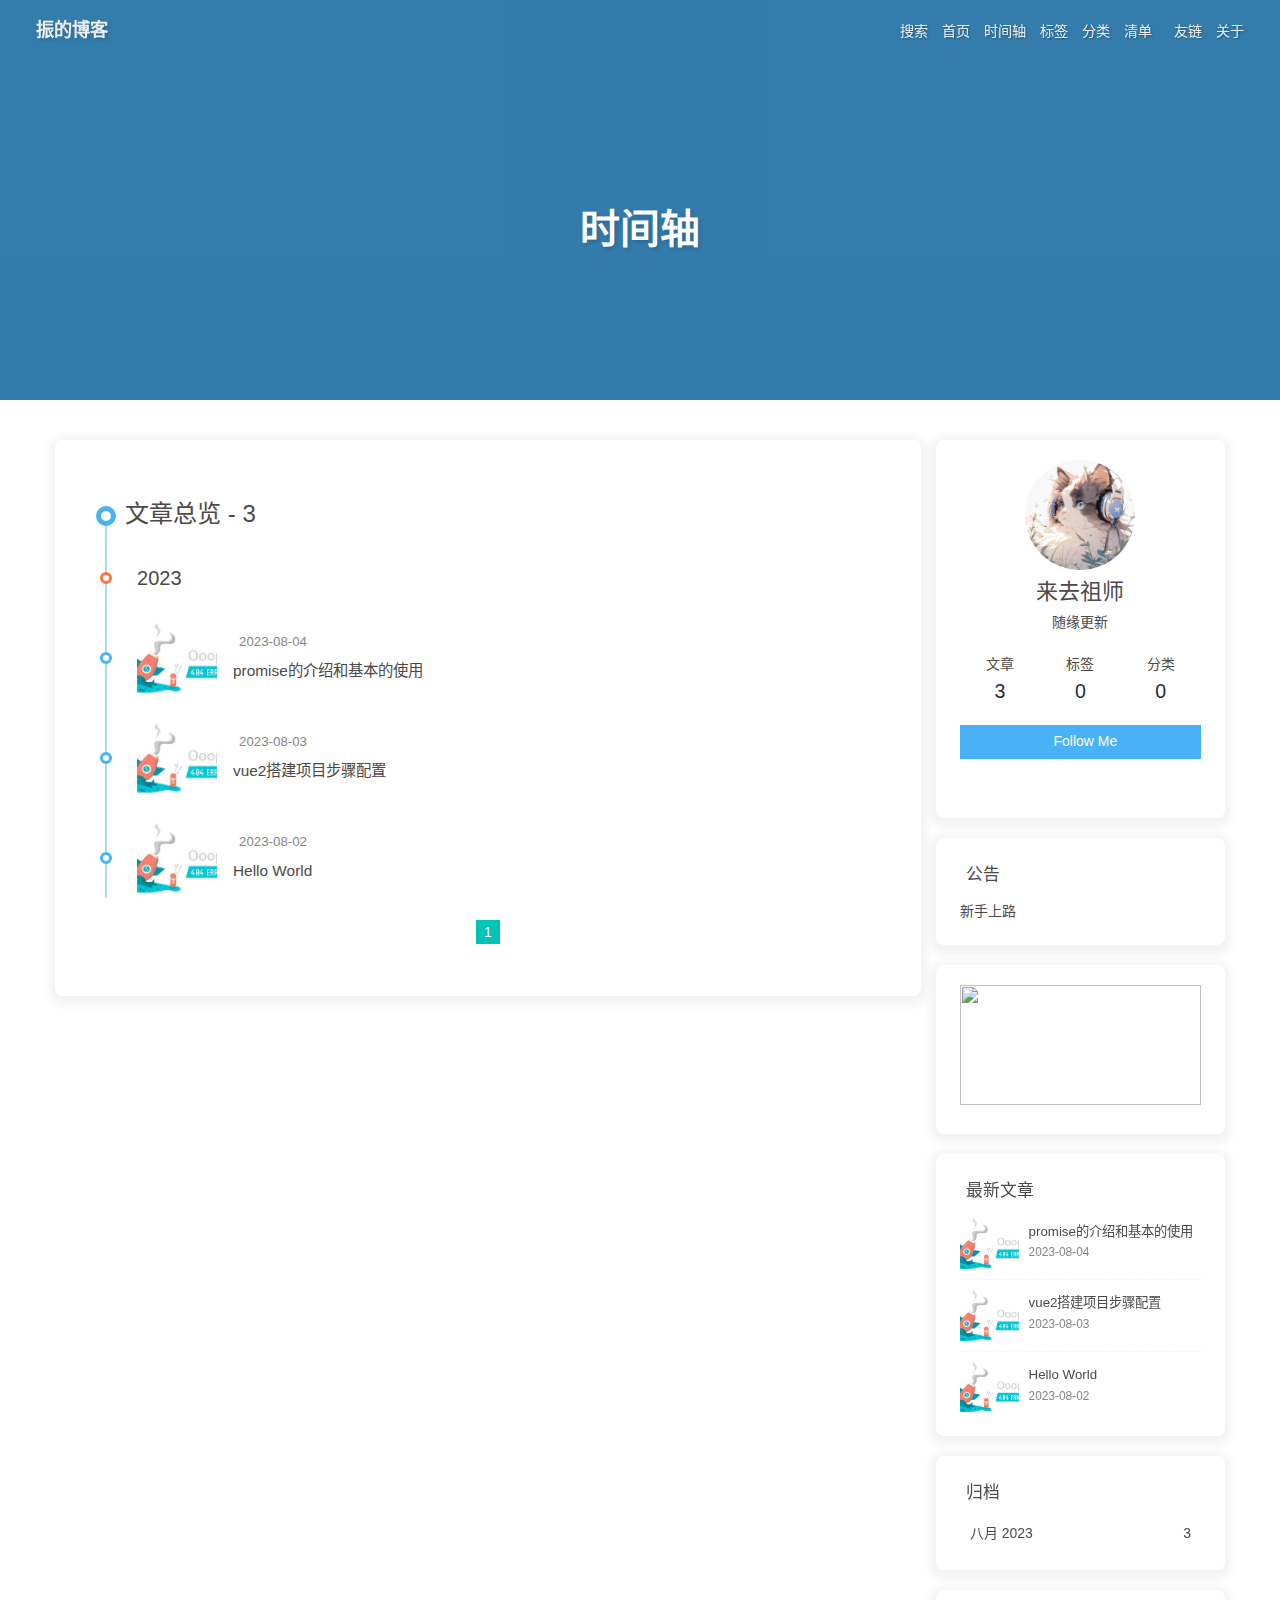
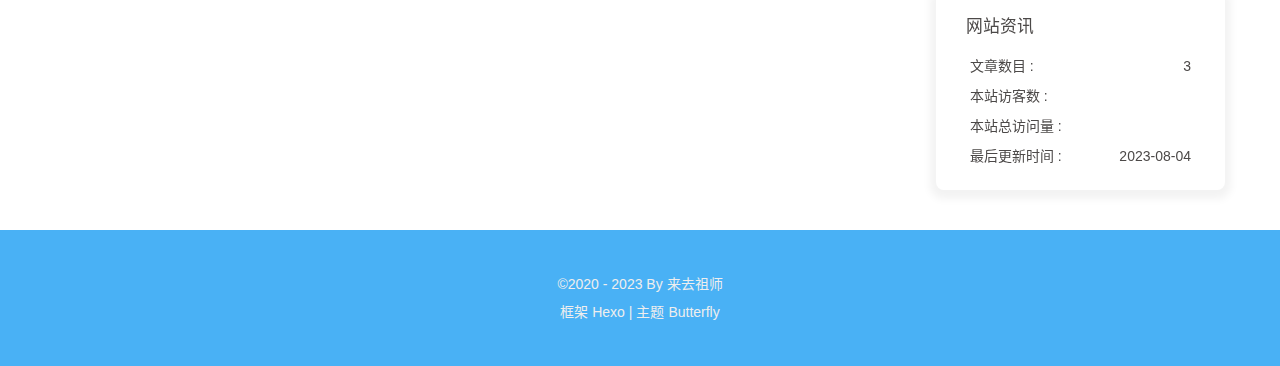
==== archives/index.html @ 8cbc4a7d "Site updated: 2023-08-04 15:25:02" ====
<!DOCTYPE html><html lang="zh-CN" data-theme="light"><head><meta charset="UTF-8"><meta http-equiv="X-UA-Compatible" content="IE=edge"><meta name="viewport" content="width=device-width, initial-scale=1.0,viewport-fit=cover"><title>时间轴 | 振的博客</title><meta name="author" content="来去祖师"><meta name="copyright" content="来去祖师"><meta name="format-detection" content="telephone=no"><meta name="theme-color" content="ffffff"><meta name="description" content="随缘更新">
<meta property="og:type" content="website">
<meta property="og:title" content="时间轴">
<meta property="og:url" content="https://ea114511.github.io/archives/index.html">
<meta property="og:site_name" content="振的博客">
<meta property="og:description" content="随缘更新">
<meta property="og:locale" content="zh_CN">
<meta property="og:image" content="https://ea114511.github.io/img/%E5%A4%B4%E5%83%8F.jpg">
<meta property="article:author" content="来去祖师">
<meta name="twitter:card" content="summary">
<meta name="twitter:image" content="https://ea114511.github.io/img/%E5%A4%B4%E5%83%8F.jpg"><link rel="shortcut icon" href="/img/favicon.png"><link rel="canonical" href="https://ea114511.github.io/archives/index.html"><link rel="preconnect" href="//cdn.jsdelivr.net"/><link rel="preconnect" href="//busuanzi.ibruce.info"/><link rel="stylesheet" href="/css/index.css"><link rel="stylesheet" href="https://cdn.jsdelivr.net/npm/@fortawesome/fontawesome-free/css/all.min.css" media="print" onload="this.media='all'"><link rel="stylesheet" href="https://cdn.jsdelivr.net/npm/@fancyapps/ui/dist/fancybox/fancybox.min.css" media="print" onload="this.media='all'"><script>const GLOBAL_CONFIG = {
  root: '/',
  algolia: undefined,
  localSearch: {"path":"/search.xml","preload":false,"top_n_per_article":1,"unescape":false,"languages":{"hits_empty":"找不到您查询的内容：${query}","hits_stats":"共找到 ${hits} 篇文章"}},
  translate: undefined,
  noticeOutdate: undefined,
  highlight: {"plugin":"highlighjs","highlightCopy":true,"highlightLang":true,"highlightHeightLimit":false},
  copy: {
    success: '复制成功',
    error: '复制错误',
    noSupport: '浏览器不支持'
  },
  relativeDate: {
    homepage: true,
    post: true
  },
  runtime: '',
  dateSuffix: {
    just: '刚刚',
    min: '分钟前',
    hour: '小时前',
    day: '天前',
    month: '个月前'
  },
  copyright: undefined,
  lightbox: 'fancybox',
  Snackbar: undefined,
  source: {
    justifiedGallery: {
      js: 'https://cdn.jsdelivr.net/npm/flickr-justified-gallery/dist/fjGallery.min.js',
      css: 'https://cdn.jsdelivr.net/npm/flickr-justified-gallery/dist/fjGallery.min.css'
    }
  },
  isPhotoFigcaption: false,
  islazyload: false,
  isAnchor: false,
  percent: {
    toc: true,
    rightside: false,
  },
  autoDarkmode: false
}</script><script id="config-diff">var GLOBAL_CONFIG_SITE = {
  title: '时间轴',
  isPost: false,
  isHome: false,
  isHighlightShrink: false,
  isToc: false,
  postUpdate: '2023-08-04 15:24:42'
}</script><noscript><style type="text/css">
  #nav {
    opacity: 1
  }
  .justified-gallery img {
    opacity: 1
  }

  #recent-posts time,
  #post-meta time {
    display: inline !important
  }
</style></noscript><script>(win=>{
    win.saveToLocal = {
      set: function setWithExpiry(key, value, ttl) {
        if (ttl === 0) return
        const now = new Date()
        const expiryDay = ttl * 86400000
        const item = {
          value: value,
          expiry: now.getTime() + expiryDay,
        }
        localStorage.setItem(key, JSON.stringify(item))
      },

      get: function getWithExpiry(key) {
        const itemStr = localStorage.getItem(key)

        if (!itemStr) {
          return undefined
        }
        const item = JSON.parse(itemStr)
        const now = new Date()

        if (now.getTime() > item.expiry) {
          localStorage.removeItem(key)
          return undefined
        }
        return item.value
      }
    }
  
    win.getScript = url => new Promise((resolve, reject) => {
      const script = document.createElement('script')
      script.src = url
      script.async = true
      script.onerror = reject
      script.onload = script.onreadystatechange = function() {
        const loadState = this.readyState
        if (loadState && loadState !== 'loaded' && loadState !== 'complete') return
        script.onload = script.onreadystatechange = null
        resolve()
      }
      document.head.appendChild(script)
    })
  
    win.getCSS = (url,id = false) => new Promise((resolve, reject) => {
      const link = document.createElement('link')
      link.rel = 'stylesheet'
      link.href = url
      if (id) link.id = id
      link.onerror = reject
      link.onload = link.onreadystatechange = function() {
        const loadState = this.readyState
        if (loadState && loadState !== 'loaded' && loadState !== 'complete') return
        link.onload = link.onreadystatechange = null
        resolve()
      }
      document.head.appendChild(link)
    })
  
      win.activateDarkMode = function () {
        document.documentElement.setAttribute('data-theme', 'dark')
        if (document.querySelector('meta[name="theme-color"]') !== null) {
          document.querySelector('meta[name="theme-color"]').setAttribute('content', '#0d0d0d')
        }
      }
      win.activateLightMode = function () {
        document.documentElement.setAttribute('data-theme', 'light')
        if (document.querySelector('meta[name="theme-color"]') !== null) {
          document.querySelector('meta[name="theme-color"]').setAttribute('content', 'ffffff')
        }
      }
      const t = saveToLocal.get('theme')
    
          if (t === 'dark') activateDarkMode()
          else if (t === 'light') activateLightMode()
        
      const asideStatus = saveToLocal.get('aside-status')
      if (asideStatus !== undefined) {
        if (asideStatus === 'hide') {
          document.documentElement.classList.add('hide-aside')
        } else {
          document.documentElement.classList.remove('hide-aside')
        }
      }
    
    const detectApple = () => {
      if(/iPad|iPhone|iPod|Macintosh/.test(navigator.userAgent)){
        document.documentElement.classList.add('apple')
      }
    }
    detectApple()
    })(window)</script><div class="aplayer no-destroy" data-id="7427714271" data-server="netease" data-type="playlist" data-fixed="true" data-mini="true" data-listFolded="false" data-order="random" data-lrctype="1" data-preload="none" data-autoplay="true" muted></div><style type="text/css">#toggle-sidebar {bottom: 80px}</style><style type="text/css">#toggle-sidebar {left:100px}</style><!-- hexo injector head_end start --><link rel="stylesheet" href="https://cdn.cbd.int/hexo-butterfly-clock-anzhiyu/lib/clock.min.css" /><!-- hexo injector head_end end --><meta name="generator" content="Hexo 6.3.0"></head><body><div id="sidebar"><div id="menu-mask"></div><div id="sidebar-menus"><div class="avatar-img is-center"><img src="/img/%E5%A4%B4%E5%83%8F.jpg" onerror="onerror=null;src='/img/friend_404.gif'" alt="avatar"/></div><div class="sidebar-site-data site-data is-center"><a href="/archives/"><div class="headline">文章</div><div class="length-num">3</div></a><a href="/tags/"><div class="headline">标签</div><div class="length-num">0</div></a><a href="/categories/"><div class="headline">分类</div><div class="length-num">0</div></a></div><hr class="custom-hr"/><div class="menus_items"><div class="menus_item"><a class="site-page" href="/"><i class="fa-fw fas fa-home"></i><span> 首页</span></a></div><div class="menus_item"><a class="site-page" href="/archives/"><i class="fa-fw fas fa-archive"></i><span> 时间轴</span></a></div><div class="menus_item"><a class="site-page" href="/tags/"><i class="fa-fw fas fa-tags"></i><span> 标签</span></a></div><div class="menus_item"><a class="site-page" href="/categories/"><i class="fa-fw fas fa-folder-open"></i><span> 分类</span></a></div><div class="menus_item"><a class="site-page group" href="javascript:void(0);"><i class="fa-fw fa fa-heartbeat"></i><span> 清单</span><i class="fas fa-chevron-down"></i></a><ul class="menus_item_child"><li><a class="site-page child" href="/music/"><i class="fa-fw fas fa-music"></i><span> 音乐</span></a></li><li><a class="site-page child" href="/Gallery/"><i class="fa-fw fas fa-images"></i><span> 照片</span></a></li><li><a class="site-page child" href="/movies/"><i class="fa-fw fas fa-video"></i><span> 电影</span></a></li><li><a class="site-page child" href="/bangumis"><i class="fa-fw fa fa-youtube-play"></i><span> 番剧</span></a></li></ul></div><div class="menus_item"><a class="site-page" href="/link/"><i class="fa-fw fas fa-link"></i><span> 友链</span></a></div><div class="menus_item"><a class="site-page" href="/about/"><i class="fa-fw fas fa-heart"></i><span> 关于</span></a></div></div></div></div><div class="page" id="body-wrap"><header class="not-home-page" id="page-header"><nav id="nav"><span id="blog-info"><a href="/" title="振的博客"><span class="site-name">振的博客</span></a></span><div id="menus"><div id="search-button"><a class="site-page social-icon search" href="javascript:void(0);"><i class="fas fa-search fa-fw"></i><span> 搜索</span></a></div><div class="menus_items"><div class="menus_item"><a class="site-page" href="/"><i class="fa-fw fas fa-home"></i><span> 首页</span></a></div><div class="menus_item"><a class="site-page" href="/archives/"><i class="fa-fw fas fa-archive"></i><span> 时间轴</span></a></div><div class="menus_item"><a class="site-page" href="/tags/"><i class="fa-fw fas fa-tags"></i><span> 标签</span></a></div><div class="menus_item"><a class="site-page" href="/categories/"><i class="fa-fw fas fa-folder-open"></i><span> 分类</span></a></div><div class="menus_item"><a class="site-page group" href="javascript:void(0);"><i class="fa-fw fa fa-heartbeat"></i><span> 清单</span><i class="fas fa-chevron-down"></i></a><ul class="menus_item_child"><li><a class="site-page child" href="/music/"><i class="fa-fw fas fa-music"></i><span> 音乐</span></a></li><li><a class="site-page child" href="/Gallery/"><i class="fa-fw fas fa-images"></i><span> 照片</span></a></li><li><a class="site-page child" href="/movies/"><i class="fa-fw fas fa-video"></i><span> 电影</span></a></li><li><a class="site-page child" href="/bangumis"><i class="fa-fw fa fa-youtube-play"></i><span> 番剧</span></a></li></ul></div><div class="menus_item"><a class="site-page" href="/link/"><i class="fa-fw fas fa-link"></i><span> 友链</span></a></div><div class="menus_item"><a class="site-page" href="/about/"><i class="fa-fw fas fa-heart"></i><span> 关于</span></a></div></div><div id="toggle-menu"><a class="site-page" href="javascript:void(0);"><i class="fas fa-bars fa-fw"></i></a></div></div></nav><div id="page-site-info"><h1 id="site-title">时间轴</h1></div></header><main class="layout" id="content-inner"><div id="archive"><div class="article-sort-title">文章总览 - 3</div><div class="article-sort"><div class="article-sort-item year">2023</div><div class="article-sort-item"><a class="article-sort-item-img" href="/2023/08/04/promise%E7%9A%84%E4%BB%8B%E7%BB%8D%E5%92%8C%E5%9F%BA%E6%9C%AC%E7%9A%84%E4%BD%BF%E7%94%A8/" title="promise的介绍和基本的使用"><img src="/img/Summer.png" alt="promise的介绍和基本的使用" onerror="this.onerror=null;this.src='/img/404.jpg'"></a><div class="article-sort-item-info"><div class="article-sort-item-time"><i class="far fa-calendar-alt"></i><time class="post-meta-date-created" datetime="2023-08-04T01:00:53.000Z" title="发表于 2023-08-04 09:00:53">2023-08-04</time></div><a class="article-sort-item-title" href="/2023/08/04/promise%E7%9A%84%E4%BB%8B%E7%BB%8D%E5%92%8C%E5%9F%BA%E6%9C%AC%E7%9A%84%E4%BD%BF%E7%94%A8/" title="promise的介绍和基本的使用">promise的介绍和基本的使用</a></div></div><div class="article-sort-item"><a class="article-sort-item-img" href="/2023/08/03/vue2%E6%90%AD%E5%BB%BA%E9%A1%B9%E7%9B%AE%E6%AD%A5%E9%AA%A4%E9%85%8D%E7%BD%AE/" title="vue2搭建项目步骤配置"><img src="/img/Summer.png" alt="vue2搭建项目步骤配置" onerror="this.onerror=null;this.src='/img/404.jpg'"></a><div class="article-sort-item-info"><div class="article-sort-item-time"><i class="far fa-calendar-alt"></i><time class="post-meta-date-created" datetime="2023-08-03T08:47:17.000Z" title="发表于 2023-08-03 16:47:17">2023-08-03</time></div><a class="article-sort-item-title" href="/2023/08/03/vue2%E6%90%AD%E5%BB%BA%E9%A1%B9%E7%9B%AE%E6%AD%A5%E9%AA%A4%E9%85%8D%E7%BD%AE/" title="vue2搭建项目步骤配置">vue2搭建项目步骤配置</a></div></div><div class="article-sort-item"><a class="article-sort-item-img" href="/2023/08/02/hello-world/" title="Hello World"><img src="/img/Summer.png" alt="Hello World" onerror="this.onerror=null;this.src='/img/404.jpg'"></a><div class="article-sort-item-info"><div class="article-sort-item-time"><i class="far fa-calendar-alt"></i><time class="post-meta-date-created" datetime="2023-08-02T02:52:42.962Z" title="发表于 2023-08-02 10:52:42">2023-08-02</time></div><a class="article-sort-item-title" href="/2023/08/02/hello-world/" title="Hello World">Hello World</a></div></div></div><nav id="pagination"><div class="pagination"><span class="page-number current">1</span></div></nav></div><div class="aside-content" id="aside-content"><div class="card-widget card-info"><div class="is-center"><div class="avatar-img"><img src="/img/%E5%A4%B4%E5%83%8F.jpg" onerror="this.onerror=null;this.src='/img/friend_404.gif'" alt="avatar"/></div><div class="author-info__name">来去祖师</div><div class="author-info__description">随缘更新</div></div><div class="card-info-data site-data is-center"><a href="/archives/"><div class="headline">文章</div><div class="length-num">3</div></a><a href="/tags/"><div class="headline">标签</div><div class="length-num">0</div></a><a href="/categories/"><div class="headline">分类</div><div class="length-num">0</div></a></div><a id="card-info-btn" target="_blank" rel="noopener" href="https://github.com/EA114511/EA114511.github.io"><i class="fab fa-github"></i><span>Follow Me</span></a><div class="card-info-social-icons is-center"><a class="social-icon" href="https://github.com/EA114511/EA114511.github.io" target="_blank" title="Github"><i class="fab fa-github" style="color: #24292e;"></i></a><a class="social-icon" href="mailto:2631238821@qq.com" target="_blank" title="Email"><i class="fas fa-envelope" style="color: #4a7dbe;"></i></a></div></div><div class="card-widget card-announcement"><div class="item-headline"><i class="fas fa-bullhorn fa-shake"></i><span>公告</span></div><div class="announcement_content">新手上路</div></div><div class="sticky_layout"><div class="card-widget card-recent-post"><div class="item-headline"><i class="fas fa-history"></i><span>最新文章</span></div><div class="aside-list"><div class="aside-list-item"><a class="thumbnail" href="/2023/08/04/promise%E7%9A%84%E4%BB%8B%E7%BB%8D%E5%92%8C%E5%9F%BA%E6%9C%AC%E7%9A%84%E4%BD%BF%E7%94%A8/" title="promise的介绍和基本的使用"><img src="/img/Summer.png" onerror="this.onerror=null;this.src='/img/404.jpg'" alt="promise的介绍和基本的使用"/></a><div class="content"><a class="title" href="/2023/08/04/promise%E7%9A%84%E4%BB%8B%E7%BB%8D%E5%92%8C%E5%9F%BA%E6%9C%AC%E7%9A%84%E4%BD%BF%E7%94%A8/" title="promise的介绍和基本的使用">promise的介绍和基本的使用</a><time datetime="2023-08-04T01:00:53.000Z" title="发表于 2023-08-04 09:00:53">2023-08-04</time></div></div><div class="aside-list-item"><a class="thumbnail" href="/2023/08/03/vue2%E6%90%AD%E5%BB%BA%E9%A1%B9%E7%9B%AE%E6%AD%A5%E9%AA%A4%E9%85%8D%E7%BD%AE/" title="vue2搭建项目步骤配置"><img src="/img/Summer.png" onerror="this.onerror=null;this.src='/img/404.jpg'" alt="vue2搭建项目步骤配置"/></a><div class="content"><a class="title" href="/2023/08/03/vue2%E6%90%AD%E5%BB%BA%E9%A1%B9%E7%9B%AE%E6%AD%A5%E9%AA%A4%E9%85%8D%E7%BD%AE/" title="vue2搭建项目步骤配置">vue2搭建项目步骤配置</a><time datetime="2023-08-03T08:47:17.000Z" title="发表于 2023-08-03 16:47:17">2023-08-03</time></div></div><div class="aside-list-item"><a class="thumbnail" href="/2023/08/02/hello-world/" title="Hello World"><img src="/img/Summer.png" onerror="this.onerror=null;this.src='/img/404.jpg'" alt="Hello World"/></a><div class="content"><a class="title" href="/2023/08/02/hello-world/" title="Hello World">Hello World</a><time datetime="2023-08-02T02:52:42.962Z" title="发表于 2023-08-02 10:52:42">2023-08-02</time></div></div></div></div><div class="card-widget card-archives"><div class="item-headline"><i class="fas fa-archive"></i><span>归档</span></div><ul class="card-archive-list"><li class="card-archive-list-item"><a class="card-archive-list-link" href="/archives/2023/08/"><span class="card-archive-list-date">八月 2023</span><span class="card-archive-list-count">3</span></a></li></ul></div><div class="card-widget card-webinfo"><div class="item-headline"><i class="fas fa-chart-line"></i><span>网站资讯</span></div><div class="webinfo"><div class="webinfo-item"><div class="item-name">文章数目 :</div><div class="item-count">3</div></div><div class="webinfo-item"><div class="item-name">本站访客数 :</div><div class="item-count" id="busuanzi_value_site_uv"><i class="fa-solid fa-spinner fa-spin"></i></div></div><div class="webinfo-item"><div class="item-name">本站总访问量 :</div><div class="item-count" id="busuanzi_value_site_pv"><i class="fa-solid fa-spinner fa-spin"></i></div></div><div class="webinfo-item"><div class="item-name">最后更新时间 :</div><div class="item-count" id="last-push-date" data-lastPushDate="2023-08-04T07:24:42.440Z"><i class="fa-solid fa-spinner fa-spin"></i></div></div></div></div></div></div></main><footer id="footer"><div id="footer-wrap"><div class="copyright">&copy;2020 - 2023 By 来去祖师</div><div class="framework-info"><span>框架 </span><a target="_blank" rel="noopener" href="https://hexo.io">Hexo</a><span class="footer-separator">|</span><span>主题 </span><a target="_blank" rel="noopener" href="https://github.com/jerryc127/hexo-theme-butterfly">Butterfly</a></div></div></footer></div><div id="rightside"><div id="rightside-config-hide"><button id="darkmode" type="button" title="浅色和深色模式转换"><i class="fas fa-adjust"></i></button><button id="hide-aside-btn" type="button" title="单栏和双栏切换"><i class="fas fa-arrows-alt-h"></i></button></div><div id="rightside-config-show"><button id="rightside_config" type="button" title="设置"><i class="fas fa-cog fa-spin"></i></button><button id="go-up" type="button" title="回到顶部"><span class="scroll-percent"></span><i class="fas fa-arrow-up"></i></button></div></div><div><script src="/js/utils.js"></script><script src="/js/main.js"></script><script src="https://cdn.jsdelivr.net/npm/@fancyapps/ui/dist/fancybox/fancybox.umd.min.js"></script><div class="js-pjax"></div><script async src="https://npm.elemecdn.com/tzy-blog/lib/js/other/sakura.js"></script><div class="aplayer no-destroy" data-id="7427714271" data-server="netease" data-type="playlist" data-fixed="true" data-mini="true" data-listFolded="false" data-order="random" data-lrctype="1" data-preload="none" data-autoplay="true" muted></div><script defer="defer" id="fluttering_ribbon" mobile="true" src="https://cdn.jsdelivr.net/npm/butterfly-extsrc/dist/canvas-fluttering-ribbon.min.js"></script><script id="click-heart" src="https://cdn.jsdelivr.net/npm/butterfly-extsrc/dist/click-heart.min.js" async="async" mobile="false"></script><link rel="stylesheet" href="https://cdn.jsdelivr.net/npm/aplayer/dist/APlayer.min.css" media="print" onload="this.media='all'"><script src="https://cdn.jsdelivr.net/npm/aplayer/dist/APlayer.min.js"></script><script src="https://cdn.jsdelivr.net/npm/butterfly-extsrc/metingjs/dist/Meting.min.js"></script><script src="https://cdn.jsdelivr.net/npm/pjax/pjax.min.js"></script><script>let pjaxSelectors = ["head > title","#config-diff","#body-wrap","#rightside-config-hide","#rightside-config-show",".js-pjax"]

var pjax = new Pjax({
  elements: 'a:not([target="_blank"]):not([href="/music/"])',
  selectors: pjaxSelectors,
  cacheBust: false,
  analytics: false,
  scrollRestoration: false
})

document.addEventListener('pjax:send', function () {

  // removeEventListener scroll 
  window.tocScrollFn && window.removeEventListener('scroll', window.tocScrollFn)
  window.scrollCollect && window.removeEventListener('scroll', scrollCollect)

  document.getElementById('rightside').style.cssText = "opacity: ''; transform: ''"
  
  if (window.aplayers) {
    for (let i = 0; i < window.aplayers.length; i++) {
      if (!window.aplayers[i].options.fixed) {
        window.aplayers[i].destroy()
      }
    }
  }

  typeof typed === 'object' && typed.destroy()

  //reset readmode
  const $bodyClassList = document.body.classList
  $bodyClassList.contains('read-mode') && $bodyClassList.remove('read-mode')

  typeof disqusjs === 'object' && disqusjs.destroy()
})

document.addEventListener('pjax:complete', function () {
  window.refreshFn()

  document.querySelectorAll('script[data-pjax]').forEach(item => {
    const newScript = document.createElement('script')
    const content = item.text || item.textContent || item.innerHTML || ""
    Array.from(item.attributes).forEach(attr => newScript.setAttribute(attr.name, attr.value))
    newScript.appendChild(document.createTextNode(content))
    item.parentNode.replaceChild(newScript, item)
  })

  GLOBAL_CONFIG.islazyload && window.lazyLoadInstance.update()

  typeof panguInit === 'function' && panguInit()

  // google analytics
  typeof gtag === 'function' && gtag('config', '', {'page_path': window.location.pathname});

  // baidu analytics
  typeof _hmt === 'object' && _hmt.push(['_trackPageview',window.location.pathname]);

  typeof loadMeting === 'function' && document.getElementsByClassName('aplayer').length && loadMeting()

  // prismjs
  typeof Prism === 'object' && Prism.highlightAll()
})

document.addEventListener('pjax:error', (e) => {
  if (e.request.status === 404) {
    pjax.loadUrl('/404.html')
  }
})</script><script async data-pjax src="//busuanzi.ibruce.info/busuanzi/2.3/busuanzi.pure.mini.js"></script><div id="local-search"><div class="search-dialog"><nav class="search-nav"><span class="search-dialog-title">搜索</span><span id="loading-status"></span><button class="search-close-button"><i class="fas fa-times"></i></button></nav><div class="is-center" id="loading-database"><i class="fas fa-spinner fa-pulse"></i><span>  数据库加载中</span></div><div class="search-wrap"><div id="local-search-input"><div class="local-search-box"><input class="local-search-box--input" placeholder="搜索文章" type="text"/></div></div><hr/><div class="no-result" id="local-search-results"></div><div id="local-search-stats-wrap"></div></div></div><div id="search-mask"></div><script src="/js/search/local-search.js"></script></div></div><!-- hexo injector body_end start --><script data-pjax>
  function butterfly_clock_anzhiyu_injector_config(){
    var parent_div_git = document.getElementsByClassName('sticky_layout')[0];
    var item_html = '<div class="card-widget card-clock"><div class="card-glass"><div class="card-background"><div class="card-content"><div id="hexo_electric_clock"><img class="entered loading" id="card-clock-loading" src="https://cdn.cbd.int/hexo-butterfly-clock-anzhiyu/lib/loading.gif" style="height: 120px; width: 100%;" data-ll-status="loading"/></div></div></div></div></div>';
    console.log('已挂载butterfly_clock_anzhiyu')
    if(parent_div_git) {
      parent_div_git.insertAdjacentHTML("afterbegin",item_html)
    }
  }
  var elist = 'null'.split(',');
  var cpage = location.pathname;
  var epage = 'all';
  var qweather_key = '044fb1215fef41209bed1853532272f6';
  var gaud_map_key = 'fc60ffffb7f66318c4c4ede73609d92e';
  var baidu_ak_key = 'undefined';
  var flag = 0;
  var clock_rectangle = '112.982279,28.19409';
  var clock_default_rectangle_enable = 'false';

  for (var i=0;i<elist.length;i++){
    if (cpage.includes(elist[i])){
      flag++;
    }
  }

  if ((epage ==='all')&&(flag == 0)){
    butterfly_clock_anzhiyu_injector_config();
  }
  else if (epage === cpage){
    butterfly_clock_anzhiyu_injector_config();
  }
  </script><script src="https://widget.qweather.net/simple/static/js/he-simple-common.js?v=2.0"></script><script data-pjax src="https://cdn.cbd.int/hexo-butterfly-clock-anzhiyu/lib/clock.min.js"></script><!-- hexo injector body_end end --></body></html>
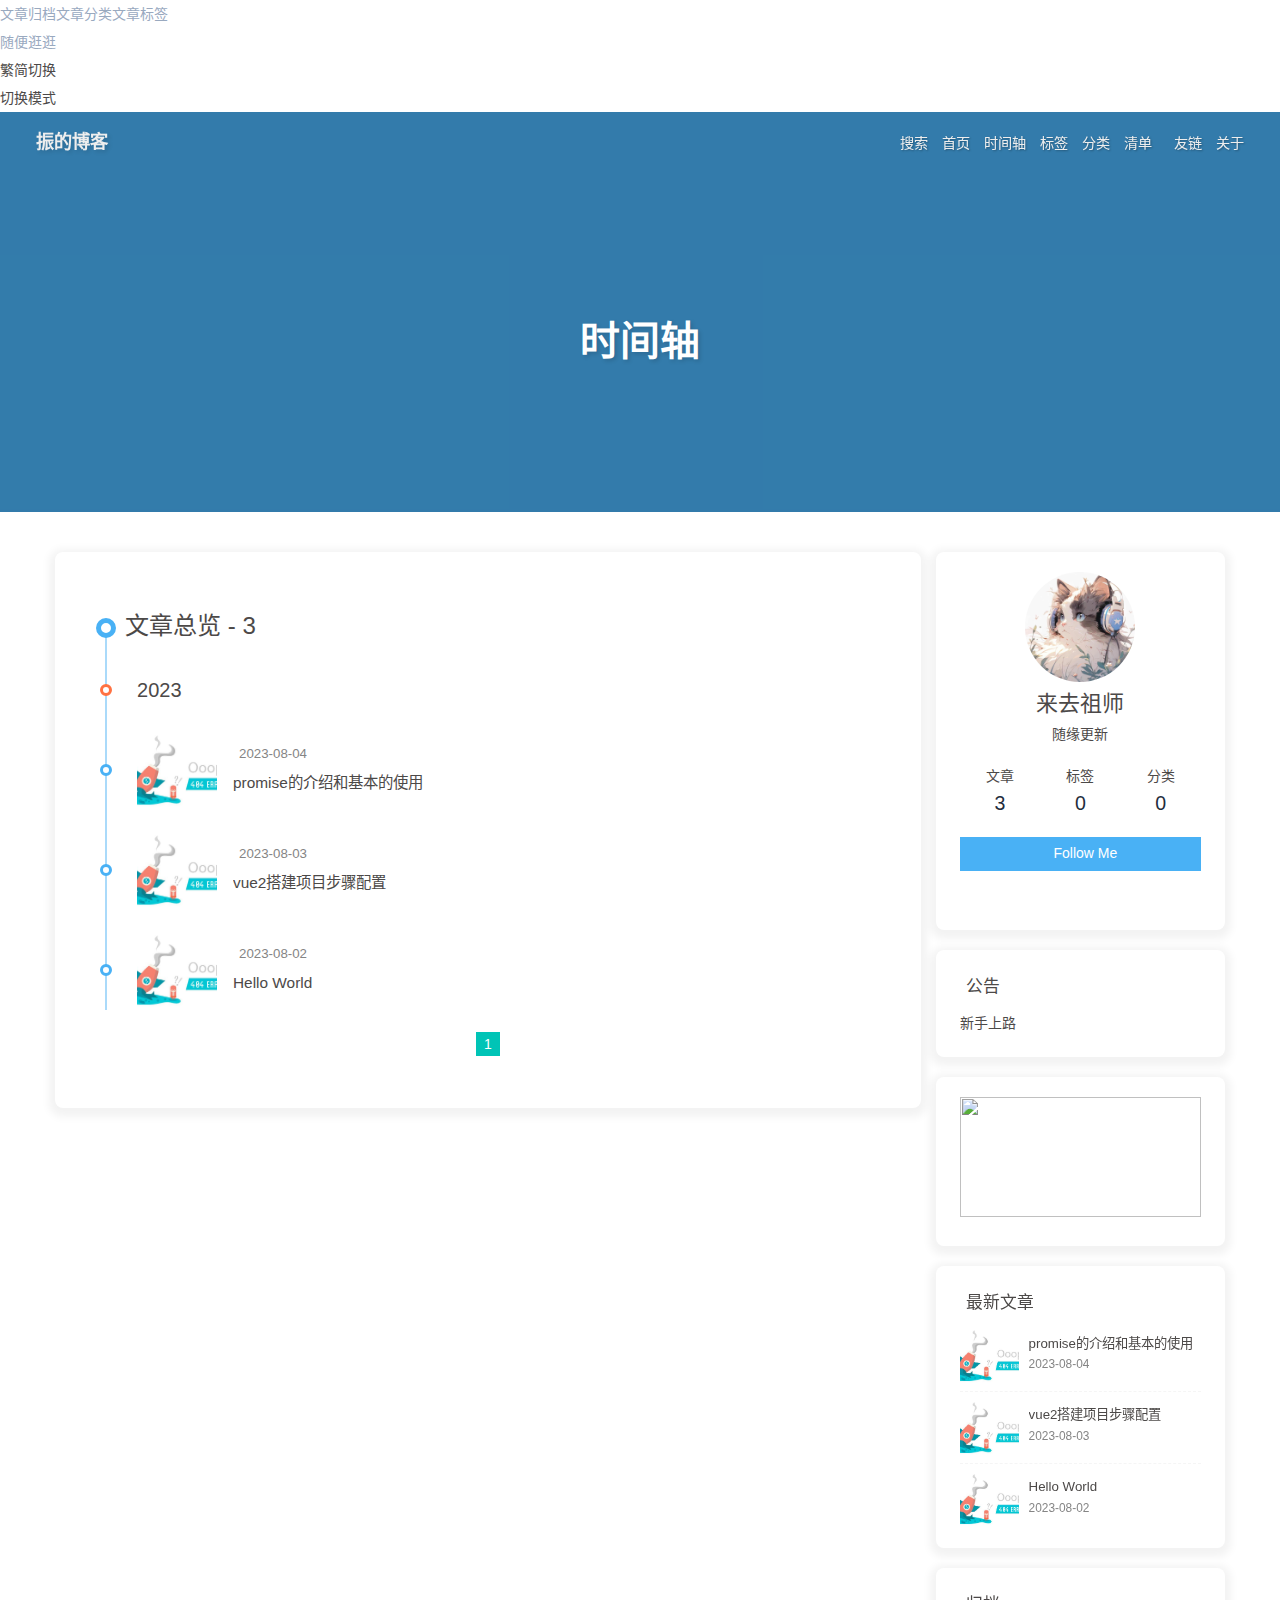
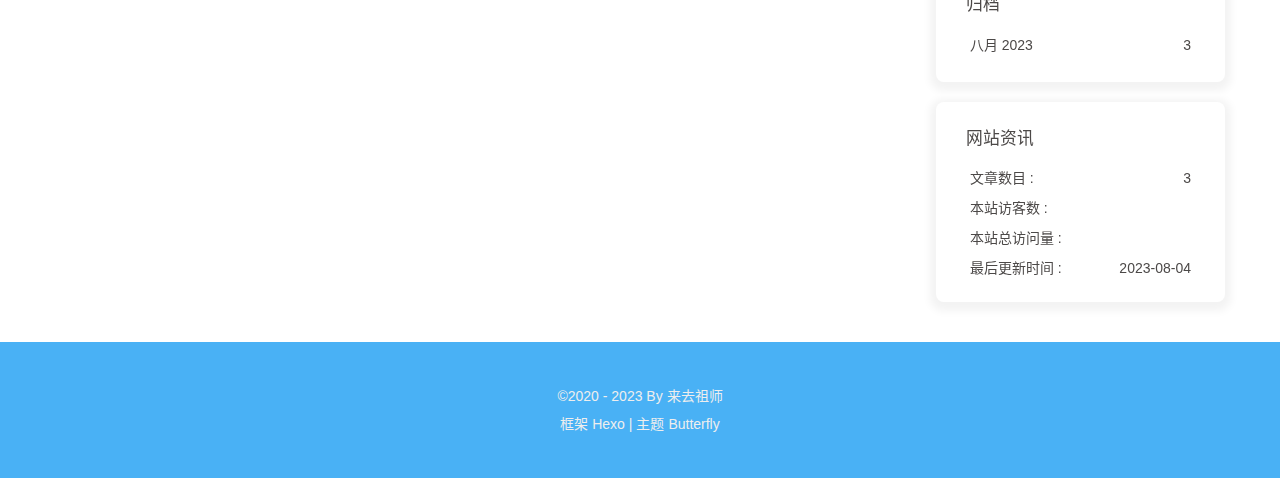
==== commit 4a16094c: "Site updated: 2023-08-04 16:01:18" ====
--- a/archives/index.html
+++ b/archives/index.html
@@ -55,7 +55,7 @@
   isHome: false,
   isHighlightShrink: false,
   isToc: false,
-  postUpdate: '2023-08-04 15:24:42'
+  postUpdate: '2023-08-04 16:00:23'
 }</script><noscript><style type="text/css">
   #nav {
     opacity: 1
@@ -159,7 +159,7 @@
       }
     }
     detectApple()
-    })(window)</script><div class="aplayer no-destroy" data-id="7427714271" data-server="netease" data-type="playlist" data-fixed="true" data-mini="true" data-listFolded="false" data-order="random" data-lrctype="1" data-preload="none" data-autoplay="true" muted></div><style type="text/css">#toggle-sidebar {bottom: 80px}</style><style type="text/css">#toggle-sidebar {left:100px}</style><!-- hexo injector head_end start --><link rel="stylesheet" href="https://cdn.cbd.int/hexo-butterfly-clock-anzhiyu/lib/clock.min.css" /><!-- hexo injector head_end end --><meta name="generator" content="Hexo 6.3.0"></head><body><div id="sidebar"><div id="menu-mask"></div><div id="sidebar-menus"><div class="avatar-img is-center"><img src="/img/%E5%A4%B4%E5%83%8F.jpg" onerror="onerror=null;src='/img/friend_404.gif'" alt="avatar"/></div><div class="sidebar-site-data site-data is-center"><a href="/archives/"><div class="headline">文章</div><div class="length-num">3</div></a><a href="/tags/"><div class="headline">标签</div><div class="length-num">0</div></a><a href="/categories/"><div class="headline">分类</div><div class="length-num">0</div></a></div><hr class="custom-hr"/><div class="menus_items"><div class="menus_item"><a class="site-page" href="/"><i class="fa-fw fas fa-home"></i><span> 首页</span></a></div><div class="menus_item"><a class="site-page" href="/archives/"><i class="fa-fw fas fa-archive"></i><span> 时间轴</span></a></div><div class="menus_item"><a class="site-page" href="/tags/"><i class="fa-fw fas fa-tags"></i><span> 标签</span></a></div><div class="menus_item"><a class="site-page" href="/categories/"><i class="fa-fw fas fa-folder-open"></i><span> 分类</span></a></div><div class="menus_item"><a class="site-page group" href="javascript:void(0);"><i class="fa-fw fa fa-heartbeat"></i><span> 清单</span><i class="fas fa-chevron-down"></i></a><ul class="menus_item_child"><li><a class="site-page child" href="/music/"><i class="fa-fw fas fa-music"></i><span> 音乐</span></a></li><li><a class="site-page child" href="/Gallery/"><i class="fa-fw fas fa-images"></i><span> 照片</span></a></li><li><a class="site-page child" href="/movies/"><i class="fa-fw fas fa-video"></i><span> 电影</span></a></li><li><a class="site-page child" href="/bangumis"><i class="fa-fw fa fa-youtube-play"></i><span> 番剧</span></a></li></ul></div><div class="menus_item"><a class="site-page" href="/link/"><i class="fa-fw fas fa-link"></i><span> 友链</span></a></div><div class="menus_item"><a class="site-page" href="/about/"><i class="fa-fw fas fa-heart"></i><span> 关于</span></a></div></div></div></div><div class="page" id="body-wrap"><header class="not-home-page" id="page-header"><nav id="nav"><span id="blog-info"><a href="/" title="振的博客"><span class="site-name">振的博客</span></a></span><div id="menus"><div id="search-button"><a class="site-page social-icon search" href="javascript:void(0);"><i class="fas fa-search fa-fw"></i><span> 搜索</span></a></div><div class="menus_items"><div class="menus_item"><a class="site-page" href="/"><i class="fa-fw fas fa-home"></i><span> 首页</span></a></div><div class="menus_item"><a class="site-page" href="/archives/"><i class="fa-fw fas fa-archive"></i><span> 时间轴</span></a></div><div class="menus_item"><a class="site-page" href="/tags/"><i class="fa-fw fas fa-tags"></i><span> 标签</span></a></div><div class="menus_item"><a class="site-page" href="/categories/"><i class="fa-fw fas fa-folder-open"></i><span> 分类</span></a></div><div class="menus_item"><a class="site-page group" href="javascript:void(0);"><i class="fa-fw fa fa-heartbeat"></i><span> 清单</span><i class="fas fa-chevron-down"></i></a><ul class="menus_item_child"><li><a class="site-page child" href="/music/"><i class="fa-fw fas fa-music"></i><span> 音乐</span></a></li><li><a class="site-page child" href="/Gallery/"><i class="fa-fw fas fa-images"></i><span> 照片</span></a></li><li><a class="site-page child" href="/movies/"><i class="fa-fw fas fa-video"></i><span> 电影</span></a></li><li><a class="site-page child" href="/bangumis"><i class="fa-fw fa fa-youtube-play"></i><span> 番剧</span></a></li></ul></div><div class="menus_item"><a class="site-page" href="/link/"><i class="fa-fw fas fa-link"></i><span> 友链</span></a></div><div class="menus_item"><a class="site-page" href="/about/"><i class="fa-fw fas fa-heart"></i><span> 关于</span></a></div></div><div id="toggle-menu"><a class="site-page" href="javascript:void(0);"><i class="fas fa-bars fa-fw"></i></a></div></div></nav><div id="page-site-info"><h1 id="site-title">时间轴</h1></div></header><main class="layout" id="content-inner"><div id="archive"><div class="article-sort-title">文章总览 - 3</div><div class="article-sort"><div class="article-sort-item year">2023</div><div class="article-sort-item"><a class="article-sort-item-img" href="/2023/08/04/promise%E7%9A%84%E4%BB%8B%E7%BB%8D%E5%92%8C%E5%9F%BA%E6%9C%AC%E7%9A%84%E4%BD%BF%E7%94%A8/" title="promise的介绍和基本的使用"><img src="/img/Summer.png" alt="promise的介绍和基本的使用" onerror="this.onerror=null;this.src='/img/404.jpg'"></a><div class="article-sort-item-info"><div class="article-sort-item-time"><i class="far fa-calendar-alt"></i><time class="post-meta-date-created" datetime="2023-08-04T01:00:53.000Z" title="发表于 2023-08-04 09:00:53">2023-08-04</time></div><a class="article-sort-item-title" href="/2023/08/04/promise%E7%9A%84%E4%BB%8B%E7%BB%8D%E5%92%8C%E5%9F%BA%E6%9C%AC%E7%9A%84%E4%BD%BF%E7%94%A8/" title="promise的介绍和基本的使用">promise的介绍和基本的使用</a></div></div><div class="article-sort-item"><a class="article-sort-item-img" href="/2023/08/03/vue2%E6%90%AD%E5%BB%BA%E9%A1%B9%E7%9B%AE%E6%AD%A5%E9%AA%A4%E9%85%8D%E7%BD%AE/" title="vue2搭建项目步骤配置"><img src="/img/Summer.png" alt="vue2搭建项目步骤配置" onerror="this.onerror=null;this.src='/img/404.jpg'"></a><div class="article-sort-item-info"><div class="article-sort-item-time"><i class="far fa-calendar-alt"></i><time class="post-meta-date-created" datetime="2023-08-03T08:47:17.000Z" title="发表于 2023-08-03 16:47:17">2023-08-03</time></div><a class="article-sort-item-title" href="/2023/08/03/vue2%E6%90%AD%E5%BB%BA%E9%A1%B9%E7%9B%AE%E6%AD%A5%E9%AA%A4%E9%85%8D%E7%BD%AE/" title="vue2搭建项目步骤配置">vue2搭建项目步骤配置</a></div></div><div class="article-sort-item"><a class="article-sort-item-img" href="/2023/08/02/hello-world/" title="Hello World"><img src="/img/Summer.png" alt="Hello World" onerror="this.onerror=null;this.src='/img/404.jpg'"></a><div class="article-sort-item-info"><div class="article-sort-item-time"><i class="far fa-calendar-alt"></i><time class="post-meta-date-created" datetime="2023-08-02T02:52:42.962Z" title="发表于 2023-08-02 10:52:42">2023-08-02</time></div><a class="article-sort-item-title" href="/2023/08/02/hello-world/" title="Hello World">Hello World</a></div></div></div><nav id="pagination"><div class="pagination"><span class="page-number current">1</span></div></nav></div><div class="aside-content" id="aside-content"><div class="card-widget card-info"><div class="is-center"><div class="avatar-img"><img src="/img/%E5%A4%B4%E5%83%8F.jpg" onerror="this.onerror=null;this.src='/img/friend_404.gif'" alt="avatar"/></div><div class="author-info__name">来去祖师</div><div class="author-info__description">随缘更新</div></div><div class="card-info-data site-data is-center"><a href="/archives/"><div class="headline">文章</div><div class="length-num">3</div></a><a href="/tags/"><div class="headline">标签</div><div class="length-num">0</div></a><a href="/categories/"><div class="headline">分类</div><div class="length-num">0</div></a></div><a id="card-info-btn" target="_blank" rel="noopener" href="https://github.com/EA114511/EA114511.github.io"><i class="fab fa-github"></i><span>Follow Me</span></a><div class="card-info-social-icons is-center"><a class="social-icon" href="https://github.com/EA114511/EA114511.github.io" target="_blank" title="Github"><i class="fab fa-github" style="color: #24292e;"></i></a><a class="social-icon" href="mailto:2631238821@qq.com" target="_blank" title="Email"><i class="fas fa-envelope" style="color: #4a7dbe;"></i></a></div></div><div class="card-widget card-announcement"><div class="item-headline"><i class="fas fa-bullhorn fa-shake"></i><span>公告</span></div><div class="announcement_content">新手上路</div></div><div class="sticky_layout"><div class="card-widget card-recent-post"><div class="item-headline"><i class="fas fa-history"></i><span>最新文章</span></div><div class="aside-list"><div class="aside-list-item"><a class="thumbnail" href="/2023/08/04/promise%E7%9A%84%E4%BB%8B%E7%BB%8D%E5%92%8C%E5%9F%BA%E6%9C%AC%E7%9A%84%E4%BD%BF%E7%94%A8/" title="promise的介绍和基本的使用"><img src="/img/Summer.png" onerror="this.onerror=null;this.src='/img/404.jpg'" alt="promise的介绍和基本的使用"/></a><div class="content"><a class="title" href="/2023/08/04/promise%E7%9A%84%E4%BB%8B%E7%BB%8D%E5%92%8C%E5%9F%BA%E6%9C%AC%E7%9A%84%E4%BD%BF%E7%94%A8/" title="promise的介绍和基本的使用">promise的介绍和基本的使用</a><time datetime="2023-08-04T01:00:53.000Z" title="发表于 2023-08-04 09:00:53">2023-08-04</time></div></div><div class="aside-list-item"><a class="thumbnail" href="/2023/08/03/vue2%E6%90%AD%E5%BB%BA%E9%A1%B9%E7%9B%AE%E6%AD%A5%E9%AA%A4%E9%85%8D%E7%BD%AE/" title="vue2搭建项目步骤配置"><img src="/img/Summer.png" onerror="this.onerror=null;this.src='/img/404.jpg'" alt="vue2搭建项目步骤配置"/></a><div class="content"><a class="title" href="/2023/08/03/vue2%E6%90%AD%E5%BB%BA%E9%A1%B9%E7%9B%AE%E6%AD%A5%E9%AA%A4%E9%85%8D%E7%BD%AE/" title="vue2搭建项目步骤配置">vue2搭建项目步骤配置</a><time datetime="2023-08-03T08:47:17.000Z" title="发表于 2023-08-03 16:47:17">2023-08-03</time></div></div><div class="aside-list-item"><a class="thumbnail" href="/2023/08/02/hello-world/" title="Hello World"><img src="/img/Summer.png" onerror="this.onerror=null;this.src='/img/404.jpg'" alt="Hello World"/></a><div class="content"><a class="title" href="/2023/08/02/hello-world/" title="Hello World">Hello World</a><time datetime="2023-08-02T02:52:42.962Z" title="发表于 2023-08-02 10:52:42">2023-08-02</time></div></div></div></div><div class="card-widget card-archives"><div class="item-headline"><i class="fas fa-archive"></i><span>归档</span></div><ul class="card-archive-list"><li class="card-archive-list-item"><a class="card-archive-list-link" href="/archives/2023/08/"><span class="card-archive-list-date">八月 2023</span><span class="card-archive-list-count">3</span></a></li></ul></div><div class="card-widget card-webinfo"><div class="item-headline"><i class="fas fa-chart-line"></i><span>网站资讯</span></div><div class="webinfo"><div class="webinfo-item"><div class="item-name">文章数目 :</div><div class="item-count">3</div></div><div class="webinfo-item"><div class="item-name">本站访客数 :</div><div class="item-count" id="busuanzi_value_site_uv"><i class="fa-solid fa-spinner fa-spin"></i></div></div><div class="webinfo-item"><div class="item-name">本站总访问量 :</div><div class="item-count" id="busuanzi_value_site_pv"><i class="fa-solid fa-spinner fa-spin"></i></div></div><div class="webinfo-item"><div class="item-name">最后更新时间 :</div><div class="item-count" id="last-push-date" data-lastPushDate="2023-08-04T07:24:42.440Z"><i class="fa-solid fa-spinner fa-spin"></i></div></div></div></div></div></div></main><footer id="footer"><div id="footer-wrap"><div class="copyright">&copy;2020 - 2023 By 来去祖师</div><div class="framework-info"><span>框架 </span><a target="_blank" rel="noopener" href="https://hexo.io">Hexo</a><span class="footer-separator">|</span><span>主题 </span><a target="_blank" rel="noopener" href="https://github.com/jerryc127/hexo-theme-butterfly">Butterfly</a></div></div></footer></div><div id="rightside"><div id="rightside-config-hide"><button id="darkmode" type="button" title="浅色和深色模式转换"><i class="fas fa-adjust"></i></button><button id="hide-aside-btn" type="button" title="单栏和双栏切换"><i class="fas fa-arrows-alt-h"></i></button></div><div id="rightside-config-show"><button id="rightside_config" type="button" title="设置"><i class="fas fa-cog fa-spin"></i></button><button id="go-up" type="button" title="回到顶部"><span class="scroll-percent"></span><i class="fas fa-arrow-up"></i></button></div></div><div><script src="/js/utils.js"></script><script src="/js/main.js"></script><script src="https://cdn.jsdelivr.net/npm/@fancyapps/ui/dist/fancybox/fancybox.umd.min.js"></script><div class="js-pjax"></div><script async src="https://npm.elemecdn.com/tzy-blog/lib/js/other/sakura.js"></script><div class="aplayer no-destroy" data-id="7427714271" data-server="netease" data-type="playlist" data-fixed="true" data-mini="true" data-listFolded="false" data-order="random" data-lrctype="1" data-preload="none" data-autoplay="true" muted></div><script defer="defer" id="fluttering_ribbon" mobile="true" src="https://cdn.jsdelivr.net/npm/butterfly-extsrc/dist/canvas-fluttering-ribbon.min.js"></script><script id="click-heart" src="https://cdn.jsdelivr.net/npm/butterfly-extsrc/dist/click-heart.min.js" async="async" mobile="false"></script><link rel="stylesheet" href="https://cdn.jsdelivr.net/npm/aplayer/dist/APlayer.min.css" media="print" onload="this.media='all'"><script src="https://cdn.jsdelivr.net/npm/aplayer/dist/APlayer.min.js"></script><script src="https://cdn.jsdelivr.net/npm/butterfly-extsrc/metingjs/dist/Meting.min.js"></script><script src="https://cdn.jsdelivr.net/npm/pjax/pjax.min.js"></script><script>let pjaxSelectors = ["head > title","#config-diff","#body-wrap","#rightside-config-hide","#rightside-config-show",".js-pjax"]
+    })(window)</script><div class="aplayer no-destroy" data-id="7427714271" data-server="netease" data-type="playlist" data-fixed="true" data-mini="true" data-listFolded="false" data-order="random" data-lrctype="1" data-preload="none" data-autoplay="true" muted></div><style type="text/css">#toggle-sidebar {bottom: 80px}</style><style type="text/css">#toggle-sidebar {left:100px}</style><link rel="stylesheet" href="/source/css/rightMenu.css"><!-- hexo injector head_end start --><link rel="stylesheet" href="https://cdn.cbd.int/hexo-butterfly-clock-anzhiyu/lib/clock.min.css" /><!-- hexo injector head_end end --><meta name="generator" content="Hexo 6.3.0"></head><body><div id="sidebar"><div id="menu-mask"></div><div id="sidebar-menus"><div class="avatar-img is-center"><img src="/img/%E5%A4%B4%E5%83%8F.jpg" onerror="onerror=null;src='/img/friend_404.gif'" alt="avatar"/></div><div class="sidebar-site-data site-data is-center"><a href="/archives/"><div class="headline">文章</div><div class="length-num">3</div></a><a href="/tags/"><div class="headline">标签</div><div class="length-num">0</div></a><a href="/categories/"><div class="headline">分类</div><div class="length-num">0</div></a></div><hr class="custom-hr"/><div class="menus_items"><div class="menus_item"><a class="site-page" href="/"><i class="fa-fw fas fa-home"></i><span> 首页</span></a></div><div class="menus_item"><a class="site-page" href="/archives/"><i class="fa-fw fas fa-archive"></i><span> 时间轴</span></a></div><div class="menus_item"><a class="site-page" href="/tags/"><i class="fa-fw fas fa-tags"></i><span> 标签</span></a></div><div class="menus_item"><a class="site-page" href="/categories/"><i class="fa-fw fas fa-folder-open"></i><span> 分类</span></a></div><div class="menus_item"><a class="site-page group" href="javascript:void(0);"><i class="fa-fw fa fa-heartbeat"></i><span> 清单</span><i class="fas fa-chevron-down"></i></a><ul class="menus_item_child"><li><a class="site-page child" href="/music/"><i class="fa-fw fas fa-music"></i><span> 音乐</span></a></li><li><a class="site-page child" href="/Gallery/"><i class="fa-fw fas fa-images"></i><span> 照片</span></a></li><li><a class="site-page child" href="/movies/"><i class="fa-fw fas fa-video"></i><span> 电影</span></a></li><li><a class="site-page child" href="/bangumis"><i class="fa-fw fa fa-youtube-play"></i><span> 番剧</span></a></li></ul></div><div class="menus_item"><a class="site-page" href="/link/"><i class="fa-fw fas fa-link"></i><span> 友链</span></a></div><div class="menus_item"><a class="site-page" href="/about/"><i class="fa-fw fas fa-heart"></i><span> 关于</span></a></div></div></div></div><div id="rightMenu"><div class="rightMenu-group rightMenu-small"><div class="rightMenu-item" id="menu-backward"><i class="fa-solid fa-arrow-left"></i></div><div class="rightMenu-item" id="menu-forward"><i class="fa-solid fa-arrow-right"></i></div><div class="rightMenu-item" id="menu-refresh"><i class="fa-solid fa-arrow-rotate-right"></i></div><div class="rightMenu-item" id="menu-home"><i class="fa-solid fa-house"></i></div></div><div class="rightMenu-group rightMenu-line rightMenuOther"><a class="rightMenu-item menu-link" href="/archives/"><i class="fa-solid fa-archive"></i><span>文章归档</span></a><a class="rightMenu-item menu-link" href="/categories/"><i class="fa-solid fa-folder-open"></i><span>文章分类</span></a><a class="rightMenu-item menu-link" href="/tags/"><i class="fa-solid fa-tags"></i><span>文章标签</span></a></div><div class="rightMenu-group rightMenu-line rightMenuNormal"><a class="rightMenu-item menu-link" id="menu-radompage" href="/random/index.html"><i class="fa-solid fa-shoe-prints"></i><span>随便逛逛</span></a><div class="rightMenu-item" id="menu-translate"><i class="fa-solid fa-earth-asia"></i><span>繁简切换</span></div><div class="rightMenu-item" id="menu-darkmode"><i class="fa-solid fa-moon"></i><span>切换模式</span></div></div></div><div id="rightmenu-mask"></div><div class="page" id="body-wrap"><header class="not-home-page" id="page-header"><nav id="nav"><span id="blog-info"><a href="/" title="振的博客"><span class="site-name">振的博客</span></a></span><div id="menus"><div id="search-button"><a class="site-page social-icon search" href="javascript:void(0);"><i class="fas fa-search fa-fw"></i><span> 搜索</span></a></div><div class="menus_items"><div class="menus_item"><a class="site-page" href="/"><i class="fa-fw fas fa-home"></i><span> 首页</span></a></div><div class="menus_item"><a class="site-page" href="/archives/"><i class="fa-fw fas fa-archive"></i><span> 时间轴</span></a></div><div class="menus_item"><a class="site-page" href="/tags/"><i class="fa-fw fas fa-tags"></i><span> 标签</span></a></div><div class="menus_item"><a class="site-page" href="/categories/"><i class="fa-fw fas fa-folder-open"></i><span> 分类</span></a></div><div class="menus_item"><a class="site-page group" href="javascript:void(0);"><i class="fa-fw fa fa-heartbeat"></i><span> 清单</span><i class="fas fa-chevron-down"></i></a><ul class="menus_item_child"><li><a class="site-page child" href="/music/"><i class="fa-fw fas fa-music"></i><span> 音乐</span></a></li><li><a class="site-page child" href="/Gallery/"><i class="fa-fw fas fa-images"></i><span> 照片</span></a></li><li><a class="site-page child" href="/movies/"><i class="fa-fw fas fa-video"></i><span> 电影</span></a></li><li><a class="site-page child" href="/bangumis"><i class="fa-fw fa fa-youtube-play"></i><span> 番剧</span></a></li></ul></div><div class="menus_item"><a class="site-page" href="/link/"><i class="fa-fw fas fa-link"></i><span> 友链</span></a></div><div class="menus_item"><a class="site-page" href="/about/"><i class="fa-fw fas fa-heart"></i><span> 关于</span></a></div></div><div id="toggle-menu"><a class="site-page" href="javascript:void(0);"><i class="fas fa-bars fa-fw"></i></a></div></div></nav><div id="page-site-info"><h1 id="site-title">时间轴</h1></div></header><main class="layout" id="content-inner"><div id="archive"><div class="article-sort-title">文章总览 - 3</div><div class="article-sort"><div class="article-sort-item year">2023</div><div class="article-sort-item"><a class="article-sort-item-img" href="/2023/08/04/promise%E7%9A%84%E4%BB%8B%E7%BB%8D%E5%92%8C%E5%9F%BA%E6%9C%AC%E7%9A%84%E4%BD%BF%E7%94%A8/" title="promise的介绍和基本的使用"><img src="/img/Summer.png" alt="promise的介绍和基本的使用" onerror="this.onerror=null;this.src='/img/404.jpg'"></a><div class="article-sort-item-info"><div class="article-sort-item-time"><i class="far fa-calendar-alt"></i><time class="post-meta-date-created" datetime="2023-08-04T01:00:53.000Z" title="发表于 2023-08-04 09:00:53">2023-08-04</time></div><a class="article-sort-item-title" href="/2023/08/04/promise%E7%9A%84%E4%BB%8B%E7%BB%8D%E5%92%8C%E5%9F%BA%E6%9C%AC%E7%9A%84%E4%BD%BF%E7%94%A8/" title="promise的介绍和基本的使用">promise的介绍和基本的使用</a></div></div><div class="article-sort-item"><a class="article-sort-item-img" href="/2023/08/03/vue2%E6%90%AD%E5%BB%BA%E9%A1%B9%E7%9B%AE%E6%AD%A5%E9%AA%A4%E9%85%8D%E7%BD%AE/" title="vue2搭建项目步骤配置"><img src="/img/Summer.png" alt="vue2搭建项目步骤配置" onerror="this.onerror=null;this.src='/img/404.jpg'"></a><div class="article-sort-item-info"><div class="article-sort-item-time"><i class="far fa-calendar-alt"></i><time class="post-meta-date-created" datetime="2023-08-03T08:47:17.000Z" title="发表于 2023-08-03 16:47:17">2023-08-03</time></div><a class="article-sort-item-title" href="/2023/08/03/vue2%E6%90%AD%E5%BB%BA%E9%A1%B9%E7%9B%AE%E6%AD%A5%E9%AA%A4%E9%85%8D%E7%BD%AE/" title="vue2搭建项目步骤配置">vue2搭建项目步骤配置</a></div></div><div class="article-sort-item"><a class="article-sort-item-img" href="/2023/08/02/hello-world/" title="Hello World"><img src="/img/Summer.png" alt="Hello World" onerror="this.onerror=null;this.src='/img/404.jpg'"></a><div class="article-sort-item-info"><div class="article-sort-item-time"><i class="far fa-calendar-alt"></i><time class="post-meta-date-created" datetime="2023-08-02T02:52:42.962Z" title="发表于 2023-08-02 10:52:42">2023-08-02</time></div><a class="article-sort-item-title" href="/2023/08/02/hello-world/" title="Hello World">Hello World</a></div></div></div><nav id="pagination"><div class="pagination"><span class="page-number current">1</span></div></nav></div><div class="aside-content" id="aside-content"><div class="card-widget card-info"><div class="is-center"><div class="avatar-img"><img src="/img/%E5%A4%B4%E5%83%8F.jpg" onerror="this.onerror=null;this.src='/img/friend_404.gif'" alt="avatar"/></div><div class="author-info__name">来去祖师</div><div class="author-info__description">随缘更新</div></div><div class="card-info-data site-data is-center"><a href="/archives/"><div class="headline">文章</div><div class="length-num">3</div></a><a href="/tags/"><div class="headline">标签</div><div class="length-num">0</div></a><a href="/categories/"><div class="headline">分类</div><div class="length-num">0</div></a></div><a id="card-info-btn" target="_blank" rel="noopener" href="https://github.com/EA114511/EA114511.github.io"><i class="fab fa-github"></i><span>Follow Me</span></a><div class="card-info-social-icons is-center"><a class="social-icon" href="https://github.com/EA114511/EA114511.github.io" target="_blank" title="Github"><i class="fab fa-github" style="color: #24292e;"></i></a><a class="social-icon" href="mailto:2631238821@qq.com" target="_blank" title="Email"><i class="fas fa-envelope" style="color: #4a7dbe;"></i></a></div></div><div class="card-widget card-announcement"><div class="item-headline"><i class="fas fa-bullhorn fa-shake"></i><span>公告</span></div><div class="announcement_content">新手上路</div></div><div class="sticky_layout"><div class="card-widget card-recent-post"><div class="item-headline"><i class="fas fa-history"></i><span>最新文章</span></div><div class="aside-list"><div class="aside-list-item"><a class="thumbnail" href="/2023/08/04/promise%E7%9A%84%E4%BB%8B%E7%BB%8D%E5%92%8C%E5%9F%BA%E6%9C%AC%E7%9A%84%E4%BD%BF%E7%94%A8/" title="promise的介绍和基本的使用"><img src="/img/Summer.png" onerror="this.onerror=null;this.src='/img/404.jpg'" alt="promise的介绍和基本的使用"/></a><div class="content"><a class="title" href="/2023/08/04/promise%E7%9A%84%E4%BB%8B%E7%BB%8D%E5%92%8C%E5%9F%BA%E6%9C%AC%E7%9A%84%E4%BD%BF%E7%94%A8/" title="promise的介绍和基本的使用">promise的介绍和基本的使用</a><time datetime="2023-08-04T01:00:53.000Z" title="发表于 2023-08-04 09:00:53">2023-08-04</time></div></div><div class="aside-list-item"><a class="thumbnail" href="/2023/08/03/vue2%E6%90%AD%E5%BB%BA%E9%A1%B9%E7%9B%AE%E6%AD%A5%E9%AA%A4%E9%85%8D%E7%BD%AE/" title="vue2搭建项目步骤配置"><img src="/img/Summer.png" onerror="this.onerror=null;this.src='/img/404.jpg'" alt="vue2搭建项目步骤配置"/></a><div class="content"><a class="title" href="/2023/08/03/vue2%E6%90%AD%E5%BB%BA%E9%A1%B9%E7%9B%AE%E6%AD%A5%E9%AA%A4%E9%85%8D%E7%BD%AE/" title="vue2搭建项目步骤配置">vue2搭建项目步骤配置</a><time datetime="2023-08-03T08:47:17.000Z" title="发表于 2023-08-03 16:47:17">2023-08-03</time></div></div><div class="aside-list-item"><a class="thumbnail" href="/2023/08/02/hello-world/" title="Hello World"><img src="/img/Summer.png" onerror="this.onerror=null;this.src='/img/404.jpg'" alt="Hello World"/></a><div class="content"><a class="title" href="/2023/08/02/hello-world/" title="Hello World">Hello World</a><time datetime="2023-08-02T02:52:42.962Z" title="发表于 2023-08-02 10:52:42">2023-08-02</time></div></div></div></div><div class="card-widget card-archives"><div class="item-headline"><i class="fas fa-archive"></i><span>归档</span></div><ul class="card-archive-list"><li class="card-archive-list-item"><a class="card-archive-list-link" href="/archives/2023/08/"><span class="card-archive-list-date">八月 2023</span><span class="card-archive-list-count">3</span></a></li></ul></div><div class="card-widget card-webinfo"><div class="item-headline"><i class="fas fa-chart-line"></i><span>网站资讯</span></div><div class="webinfo"><div class="webinfo-item"><div class="item-name">文章数目 :</div><div class="item-count">3</div></div><div class="webinfo-item"><div class="item-name">本站访客数 :</div><div class="item-count" id="busuanzi_value_site_uv"><i class="fa-solid fa-spinner fa-spin"></i></div></div><div class="webinfo-item"><div class="item-name">本站总访问量 :</div><div class="item-count" id="busuanzi_value_site_pv"><i class="fa-solid fa-spinner fa-spin"></i></div></div><div class="webinfo-item"><div class="item-name">最后更新时间 :</div><div class="item-count" id="last-push-date" data-lastPushDate="2023-08-04T08:00:23.409Z"><i class="fa-solid fa-spinner fa-spin"></i></div></div></div></div></div></div></main><footer id="footer"><div id="footer-wrap"><div class="copyright">&copy;2020 - 2023 By 来去祖师</div><div class="framework-info"><span>框架 </span><a target="_blank" rel="noopener" href="https://hexo.io">Hexo</a><span class="footer-separator">|</span><span>主题 </span><a target="_blank" rel="noopener" href="https://github.com/jerryc127/hexo-theme-butterfly">Butterfly</a></div></div></footer></div><div id="rightside"><div id="rightside-config-hide"><button id="darkmode" type="button" title="浅色和深色模式转换"><i class="fas fa-adjust"></i></button><button id="hide-aside-btn" type="button" title="单栏和双栏切换"><i class="fas fa-arrows-alt-h"></i></button></div><div id="rightside-config-show"><button id="rightside_config" type="button" title="设置"><i class="fas fa-cog fa-spin"></i></button><button id="go-up" type="button" title="回到顶部"><span class="scroll-percent"></span><i class="fas fa-arrow-up"></i></button></div></div><div><script src="/js/utils.js"></script><script src="/js/main.js"></script><script src="https://cdn.jsdelivr.net/npm/@fancyapps/ui/dist/fancybox/fancybox.umd.min.js"></script><div class="js-pjax"></div><script async src="https://npm.elemecdn.com/tzy-blog/lib/js/other/sakura.js"></script><div class="aplayer no-destroy" data-id="7427714271" data-server="netease" data-type="playlist" data-fixed="true" data-mini="true" data-listFolded="false" data-order="random" data-lrctype="1" data-preload="none" data-autoplay="true" muted></div><script defer src="https://npm.elemecdn.com/jquery@latest/dist/jquery.min.js"></script><script defer data-pjax src="/source/js/rightMenu.js"></script><script defer="defer" id="fluttering_ribbon" mobile="true" src="https://cdn.jsdelivr.net/npm/butterfly-extsrc/dist/canvas-fluttering-ribbon.min.js"></script><script id="click-heart" src="https://cdn.jsdelivr.net/npm/butterfly-extsrc/dist/click-heart.min.js" async="async" mobile="false"></script><link rel="stylesheet" href="https://cdn.jsdelivr.net/npm/aplayer/dist/APlayer.min.css" media="print" onload="this.media='all'"><script src="https://cdn.jsdelivr.net/npm/aplayer/dist/APlayer.min.js"></script><script src="https://cdn.jsdelivr.net/npm/butterfly-extsrc/metingjs/dist/Meting.min.js"></script><script src="https://cdn.jsdelivr.net/npm/pjax/pjax.min.js"></script><script>let pjaxSelectors = ["head > title","#config-diff","#body-wrap","#rightside-config-hide","#rightside-config-show",".js-pjax"]
 
 var pjax = new Pjax({
   elements: 'a:not([target="_blank"]):not([href="/music/"])',
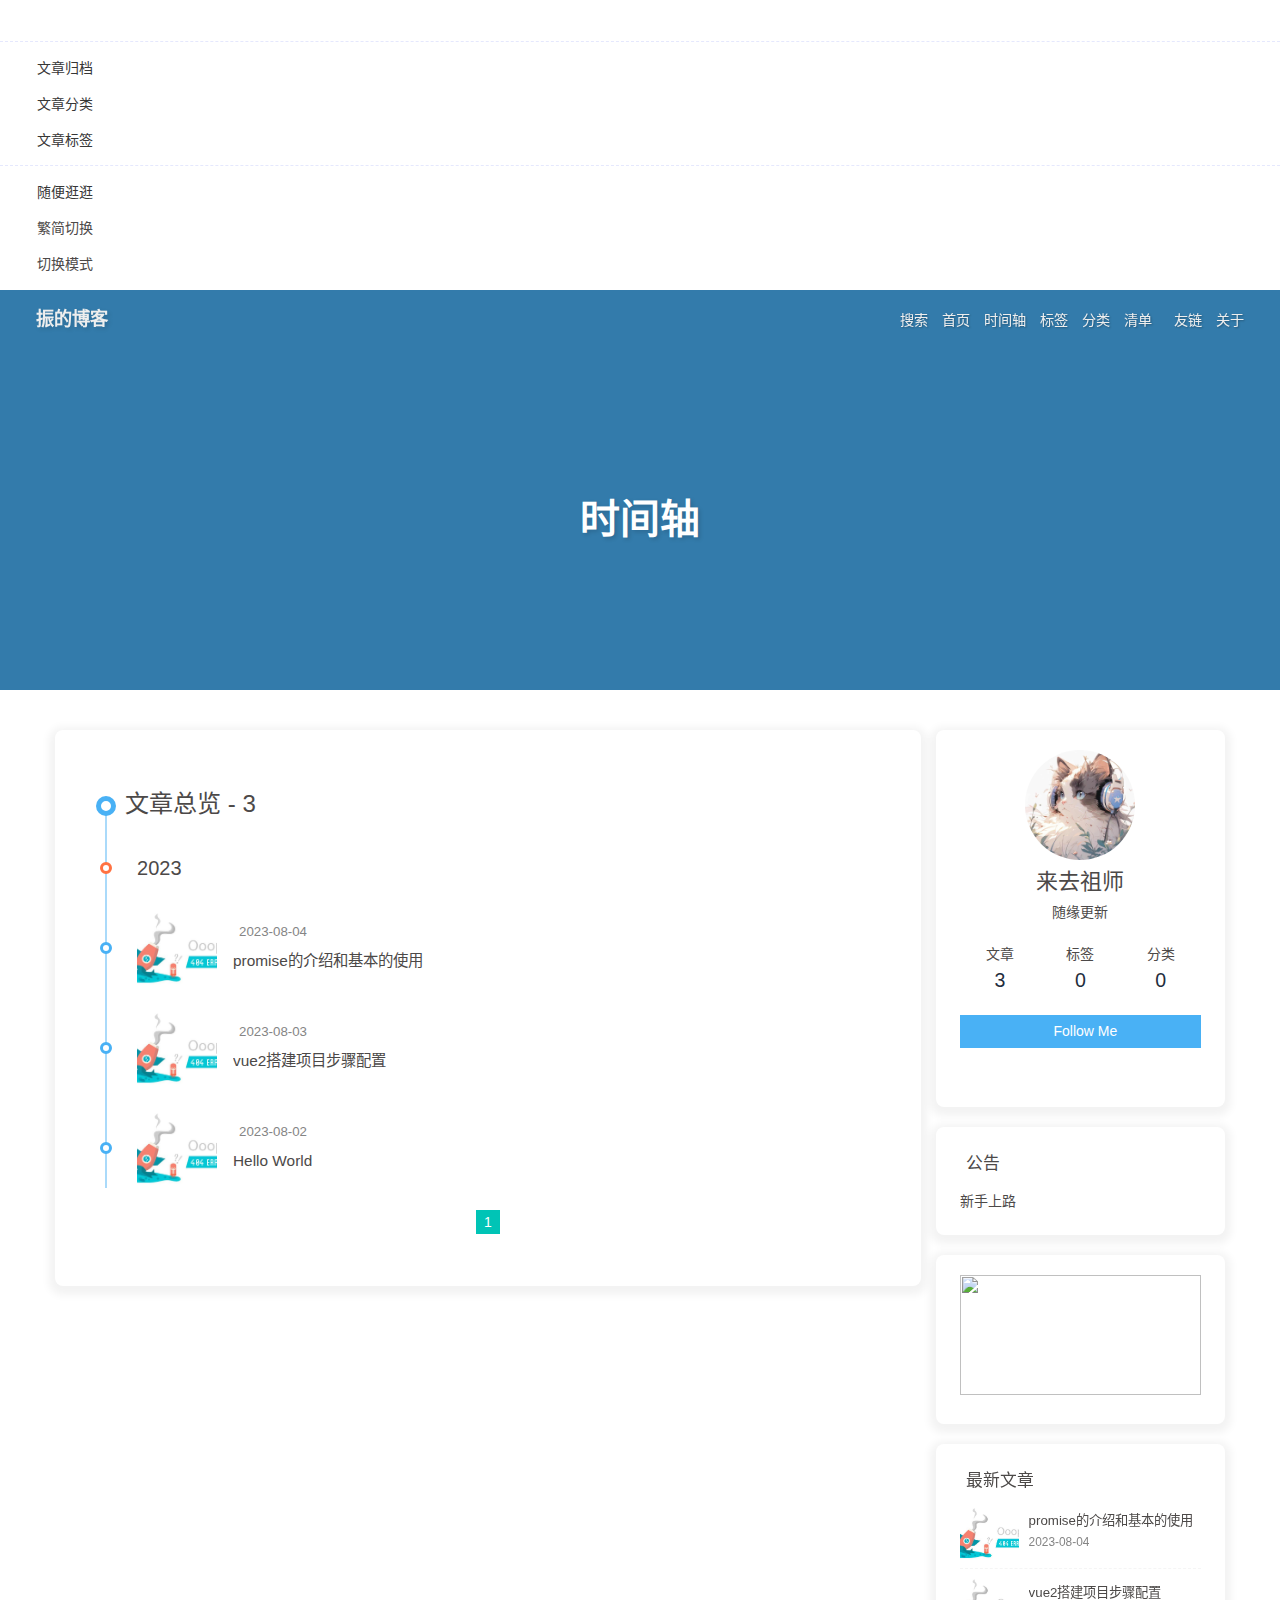
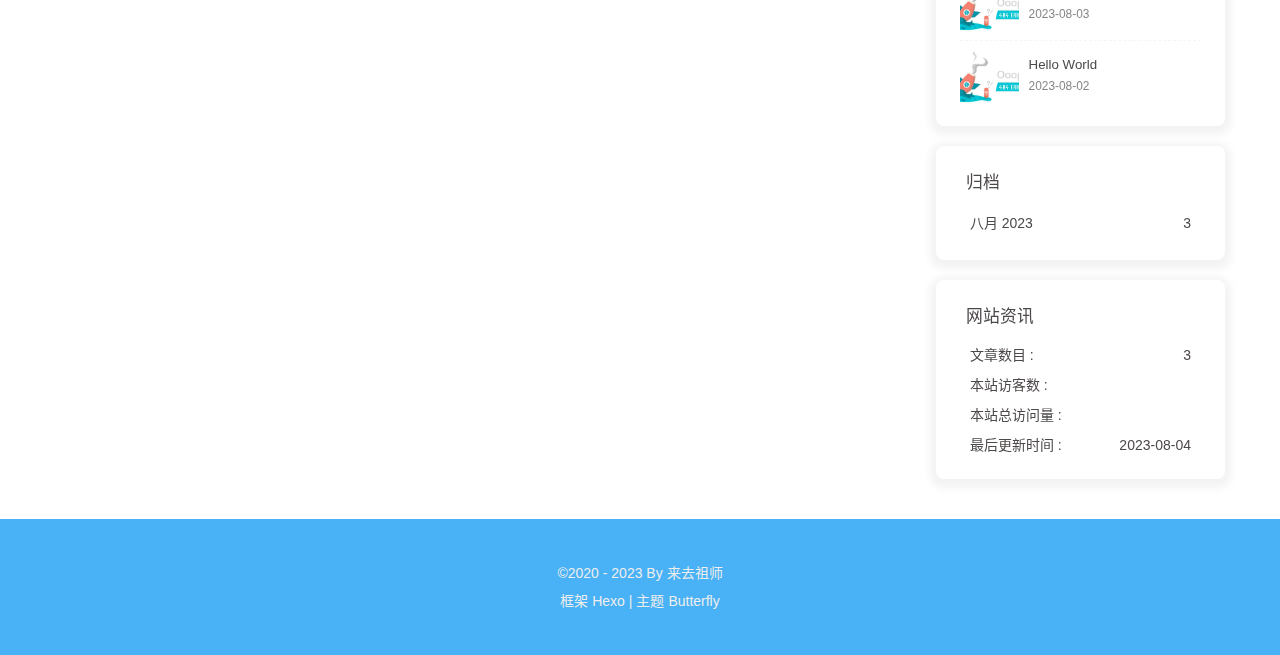
==== commit f8b6534b: "Site updated: 2023-08-04 16:10:13" ====
--- a/archives/index.html
+++ b/archives/index.html
@@ -55,7 +55,7 @@
   isHome: false,
   isHighlightShrink: false,
   isToc: false,
-  postUpdate: '2023-08-04 16:00:23'
+  postUpdate: '2023-08-04 16:09:55'
 }</script><noscript><style type="text/css">
   #nav {
     opacity: 1
@@ -159,7 +159,7 @@
       }
     }
     detectApple()
-    })(window)</script><div class="aplayer no-destroy" data-id="7427714271" data-server="netease" data-type="playlist" data-fixed="true" data-mini="true" data-listFolded="false" data-order="random" data-lrctype="1" data-preload="none" data-autoplay="true" muted></div><style type="text/css">#toggle-sidebar {bottom: 80px}</style><style type="text/css">#toggle-sidebar {left:100px}</style><link rel="stylesheet" href="/source/css/rightMenu.css"><!-- hexo injector head_end start --><link rel="stylesheet" href="https://cdn.cbd.int/hexo-butterfly-clock-anzhiyu/lib/clock.min.css" /><!-- hexo injector head_end end --><meta name="generator" content="Hexo 6.3.0"></head><body><div id="sidebar"><div id="menu-mask"></div><div id="sidebar-menus"><div class="avatar-img is-center"><img src="/img/%E5%A4%B4%E5%83%8F.jpg" onerror="onerror=null;src='/img/friend_404.gif'" alt="avatar"/></div><div class="sidebar-site-data site-data is-center"><a href="/archives/"><div class="headline">文章</div><div class="length-num">3</div></a><a href="/tags/"><div class="headline">标签</div><div class="length-num">0</div></a><a href="/categories/"><div class="headline">分类</div><div class="length-num">0</div></a></div><hr class="custom-hr"/><div class="menus_items"><div class="menus_item"><a class="site-page" href="/"><i class="fa-fw fas fa-home"></i><span> 首页</span></a></div><div class="menus_item"><a class="site-page" href="/archives/"><i class="fa-fw fas fa-archive"></i><span> 时间轴</span></a></div><div class="menus_item"><a class="site-page" href="/tags/"><i class="fa-fw fas fa-tags"></i><span> 标签</span></a></div><div class="menus_item"><a class="site-page" href="/categories/"><i class="fa-fw fas fa-folder-open"></i><span> 分类</span></a></div><div class="menus_item"><a class="site-page group" href="javascript:void(0);"><i class="fa-fw fa fa-heartbeat"></i><span> 清单</span><i class="fas fa-chevron-down"></i></a><ul class="menus_item_child"><li><a class="site-page child" href="/music/"><i class="fa-fw fas fa-music"></i><span> 音乐</span></a></li><li><a class="site-page child" href="/Gallery/"><i class="fa-fw fas fa-images"></i><span> 照片</span></a></li><li><a class="site-page child" href="/movies/"><i class="fa-fw fas fa-video"></i><span> 电影</span></a></li><li><a class="site-page child" href="/bangumis"><i class="fa-fw fa fa-youtube-play"></i><span> 番剧</span></a></li></ul></div><div class="menus_item"><a class="site-page" href="/link/"><i class="fa-fw fas fa-link"></i><span> 友链</span></a></div><div class="menus_item"><a class="site-page" href="/about/"><i class="fa-fw fas fa-heart"></i><span> 关于</span></a></div></div></div></div><div id="rightMenu"><div class="rightMenu-group rightMenu-small"><div class="rightMenu-item" id="menu-backward"><i class="fa-solid fa-arrow-left"></i></div><div class="rightMenu-item" id="menu-forward"><i class="fa-solid fa-arrow-right"></i></div><div class="rightMenu-item" id="menu-refresh"><i class="fa-solid fa-arrow-rotate-right"></i></div><div class="rightMenu-item" id="menu-home"><i class="fa-solid fa-house"></i></div></div><div class="rightMenu-group rightMenu-line rightMenuOther"><a class="rightMenu-item menu-link" href="/archives/"><i class="fa-solid fa-archive"></i><span>文章归档</span></a><a class="rightMenu-item menu-link" href="/categories/"><i class="fa-solid fa-folder-open"></i><span>文章分类</span></a><a class="rightMenu-item menu-link" href="/tags/"><i class="fa-solid fa-tags"></i><span>文章标签</span></a></div><div class="rightMenu-group rightMenu-line rightMenuNormal"><a class="rightMenu-item menu-link" id="menu-radompage" href="/random/index.html"><i class="fa-solid fa-shoe-prints"></i><span>随便逛逛</span></a><div class="rightMenu-item" id="menu-translate"><i class="fa-solid fa-earth-asia"></i><span>繁简切换</span></div><div class="rightMenu-item" id="menu-darkmode"><i class="fa-solid fa-moon"></i><span>切换模式</span></div></div></div><div id="rightmenu-mask"></div><div class="page" id="body-wrap"><header class="not-home-page" id="page-header"><nav id="nav"><span id="blog-info"><a href="/" title="振的博客"><span class="site-name">振的博客</span></a></span><div id="menus"><div id="search-button"><a class="site-page social-icon search" href="javascript:void(0);"><i class="fas fa-search fa-fw"></i><span> 搜索</span></a></div><div class="menus_items"><div class="menus_item"><a class="site-page" href="/"><i class="fa-fw fas fa-home"></i><span> 首页</span></a></div><div class="menus_item"><a class="site-page" href="/archives/"><i class="fa-fw fas fa-archive"></i><span> 时间轴</span></a></div><div class="menus_item"><a class="site-page" href="/tags/"><i class="fa-fw fas fa-tags"></i><span> 标签</span></a></div><div class="menus_item"><a class="site-page" href="/categories/"><i class="fa-fw fas fa-folder-open"></i><span> 分类</span></a></div><div class="menus_item"><a class="site-page group" href="javascript:void(0);"><i class="fa-fw fa fa-heartbeat"></i><span> 清单</span><i class="fas fa-chevron-down"></i></a><ul class="menus_item_child"><li><a class="site-page child" href="/music/"><i class="fa-fw fas fa-music"></i><span> 音乐</span></a></li><li><a class="site-page child" href="/Gallery/"><i class="fa-fw fas fa-images"></i><span> 照片</span></a></li><li><a class="site-page child" href="/movies/"><i class="fa-fw fas fa-video"></i><span> 电影</span></a></li><li><a class="site-page child" href="/bangumis"><i class="fa-fw fa fa-youtube-play"></i><span> 番剧</span></a></li></ul></div><div class="menus_item"><a class="site-page" href="/link/"><i class="fa-fw fas fa-link"></i><span> 友链</span></a></div><div class="menus_item"><a class="site-page" href="/about/"><i class="fa-fw fas fa-heart"></i><span> 关于</span></a></div></div><div id="toggle-menu"><a class="site-page" href="javascript:void(0);"><i class="fas fa-bars fa-fw"></i></a></div></div></nav><div id="page-site-info"><h1 id="site-title">时间轴</h1></div></header><main class="layout" id="content-inner"><div id="archive"><div class="article-sort-title">文章总览 - 3</div><div class="article-sort"><div class="article-sort-item year">2023</div><div class="article-sort-item"><a class="article-sort-item-img" href="/2023/08/04/promise%E7%9A%84%E4%BB%8B%E7%BB%8D%E5%92%8C%E5%9F%BA%E6%9C%AC%E7%9A%84%E4%BD%BF%E7%94%A8/" title="promise的介绍和基本的使用"><img src="/img/Summer.png" alt="promise的介绍和基本的使用" onerror="this.onerror=null;this.src='/img/404.jpg'"></a><div class="article-sort-item-info"><div class="article-sort-item-time"><i class="far fa-calendar-alt"></i><time class="post-meta-date-created" datetime="2023-08-04T01:00:53.000Z" title="发表于 2023-08-04 09:00:53">2023-08-04</time></div><a class="article-sort-item-title" href="/2023/08/04/promise%E7%9A%84%E4%BB%8B%E7%BB%8D%E5%92%8C%E5%9F%BA%E6%9C%AC%E7%9A%84%E4%BD%BF%E7%94%A8/" title="promise的介绍和基本的使用">promise的介绍和基本的使用</a></div></div><div class="article-sort-item"><a class="article-sort-item-img" href="/2023/08/03/vue2%E6%90%AD%E5%BB%BA%E9%A1%B9%E7%9B%AE%E6%AD%A5%E9%AA%A4%E9%85%8D%E7%BD%AE/" title="vue2搭建项目步骤配置"><img src="/img/Summer.png" alt="vue2搭建项目步骤配置" onerror="this.onerror=null;this.src='/img/404.jpg'"></a><div class="article-sort-item-info"><div class="article-sort-item-time"><i class="far fa-calendar-alt"></i><time class="post-meta-date-created" datetime="2023-08-03T08:47:17.000Z" title="发表于 2023-08-03 16:47:17">2023-08-03</time></div><a class="article-sort-item-title" href="/2023/08/03/vue2%E6%90%AD%E5%BB%BA%E9%A1%B9%E7%9B%AE%E6%AD%A5%E9%AA%A4%E9%85%8D%E7%BD%AE/" title="vue2搭建项目步骤配置">vue2搭建项目步骤配置</a></div></div><div class="article-sort-item"><a class="article-sort-item-img" href="/2023/08/02/hello-world/" title="Hello World"><img src="/img/Summer.png" alt="Hello World" onerror="this.onerror=null;this.src='/img/404.jpg'"></a><div class="article-sort-item-info"><div class="article-sort-item-time"><i class="far fa-calendar-alt"></i><time class="post-meta-date-created" datetime="2023-08-02T02:52:42.962Z" title="发表于 2023-08-02 10:52:42">2023-08-02</time></div><a class="article-sort-item-title" href="/2023/08/02/hello-world/" title="Hello World">Hello World</a></div></div></div><nav id="pagination"><div class="pagination"><span class="page-number current">1</span></div></nav></div><div class="aside-content" id="aside-content"><div class="card-widget card-info"><div class="is-center"><div class="avatar-img"><img src="/img/%E5%A4%B4%E5%83%8F.jpg" onerror="this.onerror=null;this.src='/img/friend_404.gif'" alt="avatar"/></div><div class="author-info__name">来去祖师</div><div class="author-info__description">随缘更新</div></div><div class="card-info-data site-data is-center"><a href="/archives/"><div class="headline">文章</div><div class="length-num">3</div></a><a href="/tags/"><div class="headline">标签</div><div class="length-num">0</div></a><a href="/categories/"><div class="headline">分类</div><div class="length-num">0</div></a></div><a id="card-info-btn" target="_blank" rel="noopener" href="https://github.com/EA114511/EA114511.github.io"><i class="fab fa-github"></i><span>Follow Me</span></a><div class="card-info-social-icons is-center"><a class="social-icon" href="https://github.com/EA114511/EA114511.github.io" target="_blank" title="Github"><i class="fab fa-github" style="color: #24292e;"></i></a><a class="social-icon" href="mailto:2631238821@qq.com" target="_blank" title="Email"><i class="fas fa-envelope" style="color: #4a7dbe;"></i></a></div></div><div class="card-widget card-announcement"><div class="item-headline"><i class="fas fa-bullhorn fa-shake"></i><span>公告</span></div><div class="announcement_content">新手上路</div></div><div class="sticky_layout"><div class="card-widget card-recent-post"><div class="item-headline"><i class="fas fa-history"></i><span>最新文章</span></div><div class="aside-list"><div class="aside-list-item"><a class="thumbnail" href="/2023/08/04/promise%E7%9A%84%E4%BB%8B%E7%BB%8D%E5%92%8C%E5%9F%BA%E6%9C%AC%E7%9A%84%E4%BD%BF%E7%94%A8/" title="promise的介绍和基本的使用"><img src="/img/Summer.png" onerror="this.onerror=null;this.src='/img/404.jpg'" alt="promise的介绍和基本的使用"/></a><div class="content"><a class="title" href="/2023/08/04/promise%E7%9A%84%E4%BB%8B%E7%BB%8D%E5%92%8C%E5%9F%BA%E6%9C%AC%E7%9A%84%E4%BD%BF%E7%94%A8/" title="promise的介绍和基本的使用">promise的介绍和基本的使用</a><time datetime="2023-08-04T01:00:53.000Z" title="发表于 2023-08-04 09:00:53">2023-08-04</time></div></div><div class="aside-list-item"><a class="thumbnail" href="/2023/08/03/vue2%E6%90%AD%E5%BB%BA%E9%A1%B9%E7%9B%AE%E6%AD%A5%E9%AA%A4%E9%85%8D%E7%BD%AE/" title="vue2搭建项目步骤配置"><img src="/img/Summer.png" onerror="this.onerror=null;this.src='/img/404.jpg'" alt="vue2搭建项目步骤配置"/></a><div class="content"><a class="title" href="/2023/08/03/vue2%E6%90%AD%E5%BB%BA%E9%A1%B9%E7%9B%AE%E6%AD%A5%E9%AA%A4%E9%85%8D%E7%BD%AE/" title="vue2搭建项目步骤配置">vue2搭建项目步骤配置</a><time datetime="2023-08-03T08:47:17.000Z" title="发表于 2023-08-03 16:47:17">2023-08-03</time></div></div><div class="aside-list-item"><a class="thumbnail" href="/2023/08/02/hello-world/" title="Hello World"><img src="/img/Summer.png" onerror="this.onerror=null;this.src='/img/404.jpg'" alt="Hello World"/></a><div class="content"><a class="title" href="/2023/08/02/hello-world/" title="Hello World">Hello World</a><time datetime="2023-08-02T02:52:42.962Z" title="发表于 2023-08-02 10:52:42">2023-08-02</time></div></div></div></div><div class="card-widget card-archives"><div class="item-headline"><i class="fas fa-archive"></i><span>归档</span></div><ul class="card-archive-list"><li class="card-archive-list-item"><a class="card-archive-list-link" href="/archives/2023/08/"><span class="card-archive-list-date">八月 2023</span><span class="card-archive-list-count">3</span></a></li></ul></div><div class="card-widget card-webinfo"><div class="item-headline"><i class="fas fa-chart-line"></i><span>网站资讯</span></div><div class="webinfo"><div class="webinfo-item"><div class="item-name">文章数目 :</div><div class="item-count">3</div></div><div class="webinfo-item"><div class="item-name">本站访客数 :</div><div class="item-count" id="busuanzi_value_site_uv"><i class="fa-solid fa-spinner fa-spin"></i></div></div><div class="webinfo-item"><div class="item-name">本站总访问量 :</div><div class="item-count" id="busuanzi_value_site_pv"><i class="fa-solid fa-spinner fa-spin"></i></div></div><div class="webinfo-item"><div class="item-name">最后更新时间 :</div><div class="item-count" id="last-push-date" data-lastPushDate="2023-08-04T08:00:23.409Z"><i class="fa-solid fa-spinner fa-spin"></i></div></div></div></div></div></div></main><footer id="footer"><div id="footer-wrap"><div class="copyright">&copy;2020 - 2023 By 来去祖师</div><div class="framework-info"><span>框架 </span><a target="_blank" rel="noopener" href="https://hexo.io">Hexo</a><span class="footer-separator">|</span><span>主题 </span><a target="_blank" rel="noopener" href="https://github.com/jerryc127/hexo-theme-butterfly">Butterfly</a></div></div></footer></div><div id="rightside"><div id="rightside-config-hide"><button id="darkmode" type="button" title="浅色和深色模式转换"><i class="fas fa-adjust"></i></button><button id="hide-aside-btn" type="button" title="单栏和双栏切换"><i class="fas fa-arrows-alt-h"></i></button></div><div id="rightside-config-show"><button id="rightside_config" type="button" title="设置"><i class="fas fa-cog fa-spin"></i></button><button id="go-up" type="button" title="回到顶部"><span class="scroll-percent"></span><i class="fas fa-arrow-up"></i></button></div></div><div><script src="/js/utils.js"></script><script src="/js/main.js"></script><script src="https://cdn.jsdelivr.net/npm/@fancyapps/ui/dist/fancybox/fancybox.umd.min.js"></script><div class="js-pjax"></div><script async src="https://npm.elemecdn.com/tzy-blog/lib/js/other/sakura.js"></script><div class="aplayer no-destroy" data-id="7427714271" data-server="netease" data-type="playlist" data-fixed="true" data-mini="true" data-listFolded="false" data-order="random" data-lrctype="1" data-preload="none" data-autoplay="true" muted></div><script defer src="https://npm.elemecdn.com/jquery@latest/dist/jquery.min.js"></script><script defer data-pjax src="/source/js/rightMenu.js"></script><script defer="defer" id="fluttering_ribbon" mobile="true" src="https://cdn.jsdelivr.net/npm/butterfly-extsrc/dist/canvas-fluttering-ribbon.min.js"></script><script id="click-heart" src="https://cdn.jsdelivr.net/npm/butterfly-extsrc/dist/click-heart.min.js" async="async" mobile="false"></script><link rel="stylesheet" href="https://cdn.jsdelivr.net/npm/aplayer/dist/APlayer.min.css" media="print" onload="this.media='all'"><script src="https://cdn.jsdelivr.net/npm/aplayer/dist/APlayer.min.js"></script><script src="https://cdn.jsdelivr.net/npm/butterfly-extsrc/metingjs/dist/Meting.min.js"></script><script src="https://cdn.jsdelivr.net/npm/pjax/pjax.min.js"></script><script>let pjaxSelectors = ["head > title","#config-diff","#body-wrap","#rightside-config-hide","#rightside-config-show",".js-pjax"]
+    })(window)</script><link rel="stylesheet" href="/css/rightMenu.css"><div class="aplayer no-destroy" data-id="7427714271" data-server="netease" data-type="playlist" data-fixed="true" data-mini="true" data-listFolded="false" data-order="random" data-lrctype="1" data-preload="none" data-autoplay="true" muted></div><style type="text/css">#toggle-sidebar {bottom: 80px}</style><style type="text/css">#toggle-sidebar {left:100px}</style><link rel="stylesheet" href="/source/css/rightMenu.css"><!-- hexo injector head_end start --><link rel="stylesheet" href="https://cdn.cbd.int/hexo-butterfly-clock-anzhiyu/lib/clock.min.css" /><!-- hexo injector head_end end --><meta name="generator" content="Hexo 6.3.0"></head><body><div id="sidebar"><div id="menu-mask"></div><div id="sidebar-menus"><div class="avatar-img is-center"><img src="/img/%E5%A4%B4%E5%83%8F.jpg" onerror="onerror=null;src='/img/friend_404.gif'" alt="avatar"/></div><div class="sidebar-site-data site-data is-center"><a href="/archives/"><div class="headline">文章</div><div class="length-num">3</div></a><a href="/tags/"><div class="headline">标签</div><div class="length-num">0</div></a><a href="/categories/"><div class="headline">分类</div><div class="length-num">0</div></a></div><hr class="custom-hr"/><div class="menus_items"><div class="menus_item"><a class="site-page" href="/"><i class="fa-fw fas fa-home"></i><span> 首页</span></a></div><div class="menus_item"><a class="site-page" href="/archives/"><i class="fa-fw fas fa-archive"></i><span> 时间轴</span></a></div><div class="menus_item"><a class="site-page" href="/tags/"><i class="fa-fw fas fa-tags"></i><span> 标签</span></a></div><div class="menus_item"><a class="site-page" href="/categories/"><i class="fa-fw fas fa-folder-open"></i><span> 分类</span></a></div><div class="menus_item"><a class="site-page group" href="javascript:void(0);"><i class="fa-fw fa fa-heartbeat"></i><span> 清单</span><i class="fas fa-chevron-down"></i></a><ul class="menus_item_child"><li><a class="site-page child" href="/music/"><i class="fa-fw fas fa-music"></i><span> 音乐</span></a></li><li><a class="site-page child" href="/Gallery/"><i class="fa-fw fas fa-images"></i><span> 照片</span></a></li><li><a class="site-page child" href="/movies/"><i class="fa-fw fas fa-video"></i><span> 电影</span></a></li><li><a class="site-page child" href="/bangumis"><i class="fa-fw fa fa-youtube-play"></i><span> 番剧</span></a></li></ul></div><div class="menus_item"><a class="site-page" href="/link/"><i class="fa-fw fas fa-link"></i><span> 友链</span></a></div><div class="menus_item"><a class="site-page" href="/about/"><i class="fa-fw fas fa-heart"></i><span> 关于</span></a></div></div></div></div><div id="rightMenu"><div class="rightMenu-group rightMenu-small"><div class="rightMenu-item" id="menu-backward"><i class="fa-solid fa-arrow-left"></i></div><div class="rightMenu-item" id="menu-forward"><i class="fa-solid fa-arrow-right"></i></div><div class="rightMenu-item" id="menu-refresh"><i class="fa-solid fa-arrow-rotate-right"></i></div><div class="rightMenu-item" id="menu-home"><i class="fa-solid fa-house"></i></div></div><div class="rightMenu-group rightMenu-line rightMenuOther"><a class="rightMenu-item menu-link" href="/archives/"><i class="fa-solid fa-archive"></i><span>文章归档</span></a><a class="rightMenu-item menu-link" href="/categories/"><i class="fa-solid fa-folder-open"></i><span>文章分类</span></a><a class="rightMenu-item menu-link" href="/tags/"><i class="fa-solid fa-tags"></i><span>文章标签</span></a></div><div class="rightMenu-group rightMenu-line rightMenuNormal"><a class="rightMenu-item menu-link" id="menu-radompage" href="/random/index.html"><i class="fa-solid fa-shoe-prints"></i><span>随便逛逛</span></a><div class="rightMenu-item" id="menu-translate"><i class="fa-solid fa-earth-asia"></i><span>繁简切换</span></div><div class="rightMenu-item" id="menu-darkmode"><i class="fa-solid fa-moon"></i><span>切换模式</span></div></div></div><div id="rightmenu-mask"></div><div class="page" id="body-wrap"><header class="not-home-page" id="page-header"><nav id="nav"><span id="blog-info"><a href="/" title="振的博客"><span class="site-name">振的博客</span></a></span><div id="menus"><div id="search-button"><a class="site-page social-icon search" href="javascript:void(0);"><i class="fas fa-search fa-fw"></i><span> 搜索</span></a></div><div class="menus_items"><div class="menus_item"><a class="site-page" href="/"><i class="fa-fw fas fa-home"></i><span> 首页</span></a></div><div class="menus_item"><a class="site-page" href="/archives/"><i class="fa-fw fas fa-archive"></i><span> 时间轴</span></a></div><div class="menus_item"><a class="site-page" href="/tags/"><i class="fa-fw fas fa-tags"></i><span> 标签</span></a></div><div class="menus_item"><a class="site-page" href="/categories/"><i class="fa-fw fas fa-folder-open"></i><span> 分类</span></a></div><div class="menus_item"><a class="site-page group" href="javascript:void(0);"><i class="fa-fw fa fa-heartbeat"></i><span> 清单</span><i class="fas fa-chevron-down"></i></a><ul class="menus_item_child"><li><a class="site-page child" href="/music/"><i class="fa-fw fas fa-music"></i><span> 音乐</span></a></li><li><a class="site-page child" href="/Gallery/"><i class="fa-fw fas fa-images"></i><span> 照片</span></a></li><li><a class="site-page child" href="/movies/"><i class="fa-fw fas fa-video"></i><span> 电影</span></a></li><li><a class="site-page child" href="/bangumis"><i class="fa-fw fa fa-youtube-play"></i><span> 番剧</span></a></li></ul></div><div class="menus_item"><a class="site-page" href="/link/"><i class="fa-fw fas fa-link"></i><span> 友链</span></a></div><div class="menus_item"><a class="site-page" href="/about/"><i class="fa-fw fas fa-heart"></i><span> 关于</span></a></div></div><div id="toggle-menu"><a class="site-page" href="javascript:void(0);"><i class="fas fa-bars fa-fw"></i></a></div></div></nav><div id="page-site-info"><h1 id="site-title">时间轴</h1></div></header><main class="layout" id="content-inner"><div id="archive"><div class="article-sort-title">文章总览 - 3</div><div class="article-sort"><div class="article-sort-item year">2023</div><div class="article-sort-item"><a class="article-sort-item-img" href="/2023/08/04/promise%E7%9A%84%E4%BB%8B%E7%BB%8D%E5%92%8C%E5%9F%BA%E6%9C%AC%E7%9A%84%E4%BD%BF%E7%94%A8/" title="promise的介绍和基本的使用"><img src="/img/Summer.png" alt="promise的介绍和基本的使用" onerror="this.onerror=null;this.src='/img/404.jpg'"></a><div class="article-sort-item-info"><div class="article-sort-item-time"><i class="far fa-calendar-alt"></i><time class="post-meta-date-created" datetime="2023-08-04T01:00:53.000Z" title="发表于 2023-08-04 09:00:53">2023-08-04</time></div><a class="article-sort-item-title" href="/2023/08/04/promise%E7%9A%84%E4%BB%8B%E7%BB%8D%E5%92%8C%E5%9F%BA%E6%9C%AC%E7%9A%84%E4%BD%BF%E7%94%A8/" title="promise的介绍和基本的使用">promise的介绍和基本的使用</a></div></div><div class="article-sort-item"><a class="article-sort-item-img" href="/2023/08/03/vue2%E6%90%AD%E5%BB%BA%E9%A1%B9%E7%9B%AE%E6%AD%A5%E9%AA%A4%E9%85%8D%E7%BD%AE/" title="vue2搭建项目步骤配置"><img src="/img/Summer.png" alt="vue2搭建项目步骤配置" onerror="this.onerror=null;this.src='/img/404.jpg'"></a><div class="article-sort-item-info"><div class="article-sort-item-time"><i class="far fa-calendar-alt"></i><time class="post-meta-date-created" datetime="2023-08-03T08:47:17.000Z" title="发表于 2023-08-03 16:47:17">2023-08-03</time></div><a class="article-sort-item-title" href="/2023/08/03/vue2%E6%90%AD%E5%BB%BA%E9%A1%B9%E7%9B%AE%E6%AD%A5%E9%AA%A4%E9%85%8D%E7%BD%AE/" title="vue2搭建项目步骤配置">vue2搭建项目步骤配置</a></div></div><div class="article-sort-item"><a class="article-sort-item-img" href="/2023/08/02/hello-world/" title="Hello World"><img src="/img/Summer.png" alt="Hello World" onerror="this.onerror=null;this.src='/img/404.jpg'"></a><div class="article-sort-item-info"><div class="article-sort-item-time"><i class="far fa-calendar-alt"></i><time class="post-meta-date-created" datetime="2023-08-02T02:52:42.962Z" title="发表于 2023-08-02 10:52:42">2023-08-02</time></div><a class="article-sort-item-title" href="/2023/08/02/hello-world/" title="Hello World">Hello World</a></div></div></div><nav id="pagination"><div class="pagination"><span class="page-number current">1</span></div></nav></div><div class="aside-content" id="aside-content"><div class="card-widget card-info"><div class="is-center"><div class="avatar-img"><img src="/img/%E5%A4%B4%E5%83%8F.jpg" onerror="this.onerror=null;this.src='/img/friend_404.gif'" alt="avatar"/></div><div class="author-info__name">来去祖师</div><div class="author-info__description">随缘更新</div></div><div class="card-info-data site-data is-center"><a href="/archives/"><div class="headline">文章</div><div class="length-num">3</div></a><a href="/tags/"><div class="headline">标签</div><div class="length-num">0</div></a><a href="/categories/"><div class="headline">分类</div><div class="length-num">0</div></a></div><a id="card-info-btn" target="_blank" rel="noopener" href="https://github.com/EA114511/EA114511.github.io"><i class="fab fa-github"></i><span>Follow Me</span></a><div class="card-info-social-icons is-center"><a class="social-icon" href="https://github.com/EA114511/EA114511.github.io" target="_blank" title="Github"><i class="fab fa-github" style="color: #24292e;"></i></a><a class="social-icon" href="mailto:2631238821@qq.com" target="_blank" title="Email"><i class="fas fa-envelope" style="color: #4a7dbe;"></i></a></div></div><div class="card-widget card-announcement"><div class="item-headline"><i class="fas fa-bullhorn fa-shake"></i><span>公告</span></div><div class="announcement_content">新手上路</div></div><div class="sticky_layout"><div class="card-widget card-recent-post"><div class="item-headline"><i class="fas fa-history"></i><span>最新文章</span></div><div class="aside-list"><div class="aside-list-item"><a class="thumbnail" href="/2023/08/04/promise%E7%9A%84%E4%BB%8B%E7%BB%8D%E5%92%8C%E5%9F%BA%E6%9C%AC%E7%9A%84%E4%BD%BF%E7%94%A8/" title="promise的介绍和基本的使用"><img src="/img/Summer.png" onerror="this.onerror=null;this.src='/img/404.jpg'" alt="promise的介绍和基本的使用"/></a><div class="content"><a class="title" href="/2023/08/04/promise%E7%9A%84%E4%BB%8B%E7%BB%8D%E5%92%8C%E5%9F%BA%E6%9C%AC%E7%9A%84%E4%BD%BF%E7%94%A8/" title="promise的介绍和基本的使用">promise的介绍和基本的使用</a><time datetime="2023-08-04T01:00:53.000Z" title="发表于 2023-08-04 09:00:53">2023-08-04</time></div></div><div class="aside-list-item"><a class="thumbnail" href="/2023/08/03/vue2%E6%90%AD%E5%BB%BA%E9%A1%B9%E7%9B%AE%E6%AD%A5%E9%AA%A4%E9%85%8D%E7%BD%AE/" title="vue2搭建项目步骤配置"><img src="/img/Summer.png" onerror="this.onerror=null;this.src='/img/404.jpg'" alt="vue2搭建项目步骤配置"/></a><div class="content"><a class="title" href="/2023/08/03/vue2%E6%90%AD%E5%BB%BA%E9%A1%B9%E7%9B%AE%E6%AD%A5%E9%AA%A4%E9%85%8D%E7%BD%AE/" title="vue2搭建项目步骤配置">vue2搭建项目步骤配置</a><time datetime="2023-08-03T08:47:17.000Z" title="发表于 2023-08-03 16:47:17">2023-08-03</time></div></div><div class="aside-list-item"><a class="thumbnail" href="/2023/08/02/hello-world/" title="Hello World"><img src="/img/Summer.png" onerror="this.onerror=null;this.src='/img/404.jpg'" alt="Hello World"/></a><div class="content"><a class="title" href="/2023/08/02/hello-world/" title="Hello World">Hello World</a><time datetime="2023-08-02T02:52:42.962Z" title="发表于 2023-08-02 10:52:42">2023-08-02</time></div></div></div></div><div class="card-widget card-archives"><div class="item-headline"><i class="fas fa-archive"></i><span>归档</span></div><ul class="card-archive-list"><li class="card-archive-list-item"><a class="card-archive-list-link" href="/archives/2023/08/"><span class="card-archive-list-date">八月 2023</span><span class="card-archive-list-count">3</span></a></li></ul></div><div class="card-widget card-webinfo"><div class="item-headline"><i class="fas fa-chart-line"></i><span>网站资讯</span></div><div class="webinfo"><div class="webinfo-item"><div class="item-name">文章数目 :</div><div class="item-count">3</div></div><div class="webinfo-item"><div class="item-name">本站访客数 :</div><div class="item-count" id="busuanzi_value_site_uv"><i class="fa-solid fa-spinner fa-spin"></i></div></div><div class="webinfo-item"><div class="item-name">本站总访问量 :</div><div class="item-count" id="busuanzi_value_site_pv"><i class="fa-solid fa-spinner fa-spin"></i></div></div><div class="webinfo-item"><div class="item-name">最后更新时间 :</div><div class="item-count" id="last-push-date" data-lastPushDate="2023-08-04T08:09:54.867Z"><i class="fa-solid fa-spinner fa-spin"></i></div></div></div></div></div></div></main><footer id="footer"><div id="footer-wrap"><div class="copyright">&copy;2020 - 2023 By 来去祖师</div><div class="framework-info"><span>框架 </span><a target="_blank" rel="noopener" href="https://hexo.io">Hexo</a><span class="footer-separator">|</span><span>主题 </span><a target="_blank" rel="noopener" href="https://github.com/jerryc127/hexo-theme-butterfly">Butterfly</a></div></div></footer></div><div id="rightside"><div id="rightside-config-hide"><button id="darkmode" type="button" title="浅色和深色模式转换"><i class="fas fa-adjust"></i></button><button id="hide-aside-btn" type="button" title="单栏和双栏切换"><i class="fas fa-arrows-alt-h"></i></button></div><div id="rightside-config-show"><button id="rightside_config" type="button" title="设置"><i class="fas fa-cog fa-spin"></i></button><button id="go-up" type="button" title="回到顶部"><span class="scroll-percent"></span><i class="fas fa-arrow-up"></i></button></div></div><div><script src="/js/utils.js"></script><script src="/js/main.js"></script><script src="https://cdn.jsdelivr.net/npm/@fancyapps/ui/dist/fancybox/fancybox.umd.min.js"></script><div class="js-pjax"></div><script defer src="https://npm.elemecdn.com/jquery@latest/dist/jquery.min.js"></script><script defer data-pjax src="/js/rightMenu.js"></script><script async src="https://npm.elemecdn.com/tzy-blog/lib/js/other/sakura.js"></script><div class="aplayer no-destroy" data-id="7427714271" data-server="netease" data-type="playlist" data-fixed="true" data-mini="true" data-listFolded="false" data-order="random" data-lrctype="1" data-preload="none" data-autoplay="true" muted></div><script defer data-pjax src="/source/js/rightMenu.js"></script><script defer="defer" id="fluttering_ribbon" mobile="true" src="https://cdn.jsdelivr.net/npm/butterfly-extsrc/dist/canvas-fluttering-ribbon.min.js"></script><script id="click-heart" src="https://cdn.jsdelivr.net/npm/butterfly-extsrc/dist/click-heart.min.js" async="async" mobile="false"></script><link rel="stylesheet" href="https://cdn.jsdelivr.net/npm/aplayer/dist/APlayer.min.css" media="print" onload="this.media='all'"><script src="https://cdn.jsdelivr.net/npm/aplayer/dist/APlayer.min.js"></script><script src="https://cdn.jsdelivr.net/npm/butterfly-extsrc/metingjs/dist/Meting.min.js"></script><script src="https://cdn.jsdelivr.net/npm/pjax/pjax.min.js"></script><script>let pjaxSelectors = ["head > title","#config-diff","#body-wrap","#rightside-config-hide","#rightside-config-show",".js-pjax"]
 
 var pjax = new Pjax({
   elements: 'a:not([target="_blank"]):not([href="/music/"])',
--- a/css/rightMenu.css
+++ b/css/rightMenu.css
@@ -0,0 +1,95 @@
+<link rel="stylesheet" class="aplayer-secondary-style-marker" href="\assets\css\APlayer.min.css"><script src="\assets\js\APlayer.min.js" class="aplayer-secondary-script-marker"></script>#rightMenu {
+  display: none;
+  position: fixed;
+  padding: 0 .25rem;
+  width: 9rem;
+  height: fit-content;
+  top: 10%;
+  left: 10%;
+  background-color: rgba(238, 255, 255, .85);
+  -webkit-backdrop-filter: blur(20px);
+  backdrop-filter: blur(20px);
+  color: #363636;
+  border-radius: 12px;
+  z-index: 99994;
+  border: #e3e8f7;
+  user-select: none;
+  box-shadow: rgba(0, 0, 0, .05);
+}
+
+#rightMenu a {
+  color: #363636;
+}
+
+#rightMenu .rightMenu-group {
+  padding: .35rem .3rem;
+  transition: .3s
+}
+
+#rightMenu .rightMenu-line {
+  border-top: 1px dashed #4259ef23
+}
+
+#rightMenu .rightMenu-group.rightMenu-small {
+  display: flex;
+  justify-content: space-between
+}
+
+#rightMenu .rightMenu-group .rightMenu-item {
+  border-radius: 8px;
+  transition: .3s;
+  cursor: pointer
+}
+
+#rightMenu .rightMenu-line .rightMenu-item {
+  margin: .25rem 0;
+  padding: .25rem 0
+}
+
+#rightMenu .rightMenu-group.rightMenu-line .rightMenu-item {
+  display: flex
+}
+
+#rightMenu .rightMenu-group .rightMenu-item:hover {
+  background-color: #6f42c1;
+  color: #fff;
+}
+
+#rightMenu .rightMenu-group .rightMenu-item:active {
+  transform: scale(.97)
+}
+
+#rightMenu .rightMenu-group .rightMenu-item i {
+  display: inline-block;
+  text-align: center;
+  line-height: 1.5rem;
+  width: 1.5rem;
+  padding: 0 .25rem
+}
+
+#rightMenu .rightMenu-line .rightMenu-item i {
+  margin: 0 .25rem
+}
+
+#rightMenu .rightMenu-group .rightMenu-item span {
+  line-height: 1.5rem
+}
+
+.rightMenu-small .rightMenu-item {
+  width: 30px;
+  height: 30px;
+  line-height: 30px
+}
+
+#rightmenu-mask {
+  position: fixed;
+  width: 100vw;
+  height: 100vh;
+  background: 0 0;
+  top: 0;
+  left: 0;
+  display: none;
+  z-index: 101;
+  margin: 0 !important;
+  z-index: 99993
+}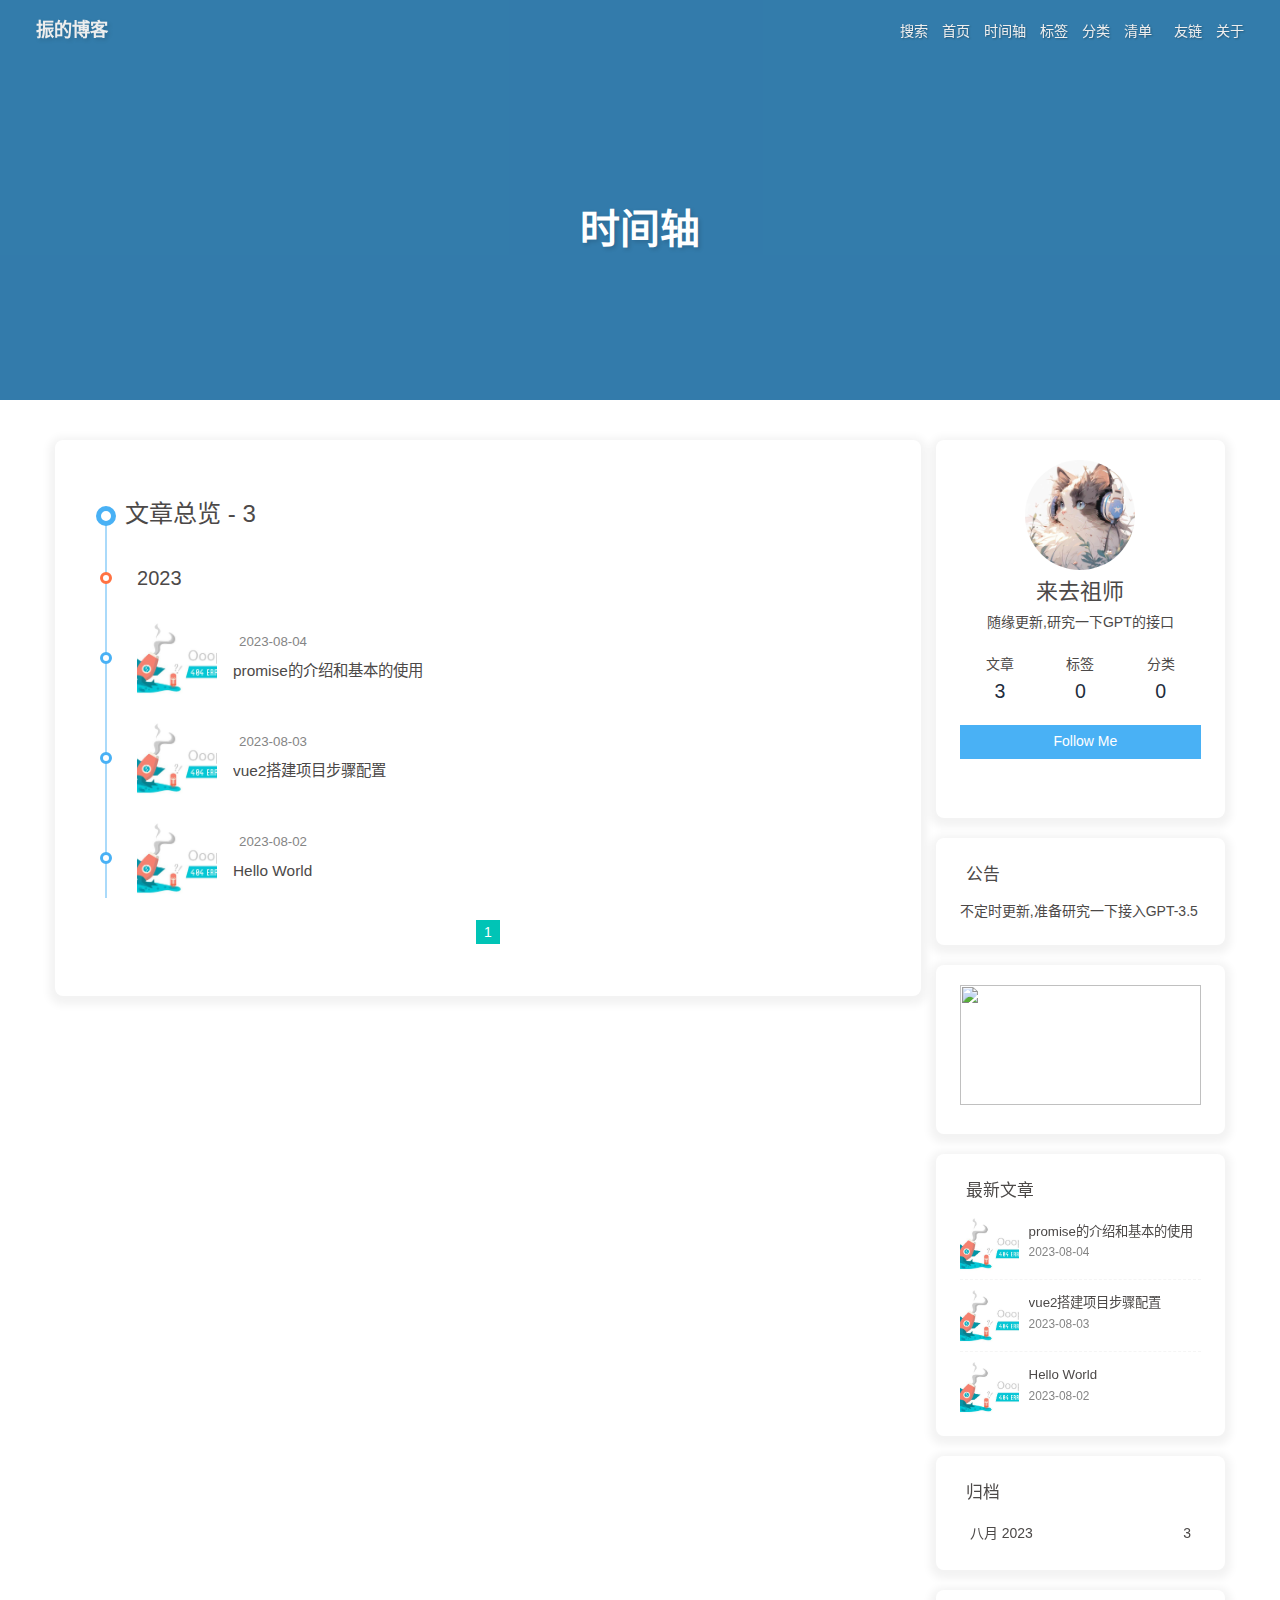
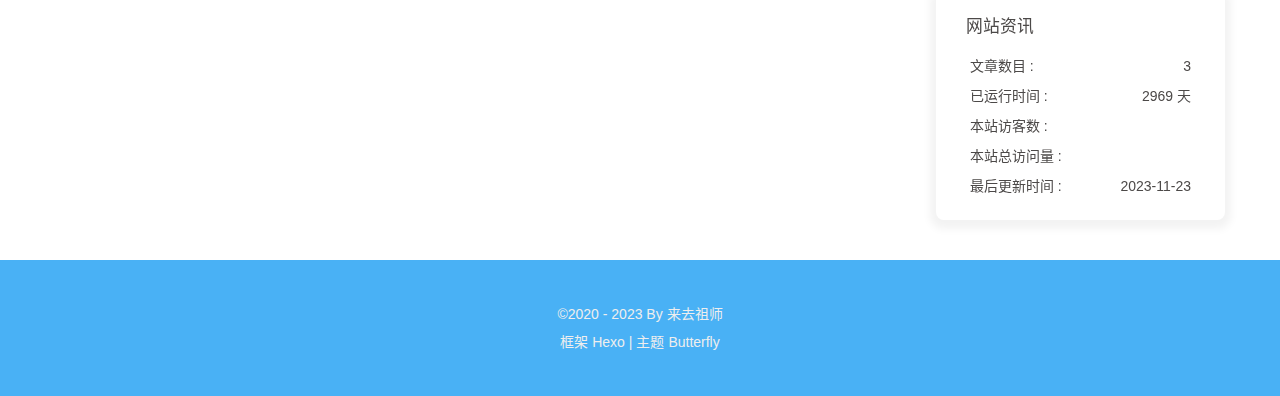
==== commit 7f3b24a4: "Site updated: 2023-11-23 15:30:21" ====
--- a/archives/index.html
+++ b/archives/index.html
@@ -1,9 +1,9 @@
-<!DOCTYPE html><html lang="zh-CN" data-theme="light"><head><meta charset="UTF-8"><meta http-equiv="X-UA-Compatible" content="IE=edge"><meta name="viewport" content="width=device-width, initial-scale=1.0,viewport-fit=cover"><title>时间轴 | 振的博客</title><meta name="author" content="来去祖师"><meta name="copyright" content="来去祖师"><meta name="format-detection" content="telephone=no"><meta name="theme-color" content="ffffff"><meta name="description" content="随缘更新">
+<!DOCTYPE html><html lang="zh-CN" data-theme="light"><head><meta charset="UTF-8"><meta http-equiv="X-UA-Compatible" content="IE=edge"><meta name="viewport" content="width=device-width, initial-scale=1.0,viewport-fit=cover"><title>时间轴 | 振的博客</title><meta name="author" content="来去祖师"><meta name="copyright" content="来去祖师"><meta name="format-detection" content="telephone=no"><meta name="theme-color" content="ffffff"><meta name="description" content="随缘更新,研究一下GPT的接口">
 <meta property="og:type" content="website">
 <meta property="og:title" content="时间轴">
 <meta property="og:url" content="https://ea114511.github.io/archives/index.html">
 <meta property="og:site_name" content="振的博客">
-<meta property="og:description" content="随缘更新">
+<meta property="og:description" content="随缘更新,研究一下GPT的接口">
 <meta property="og:locale" content="zh_CN">
 <meta property="og:image" content="https://ea114511.github.io/img/%E5%A4%B4%E5%83%8F.jpg">
 <meta property="article:author" content="来去祖师">
@@ -12,7 +12,7 @@
   root: '/',
   algolia: undefined,
   localSearch: {"path":"/search.xml","preload":false,"top_n_per_article":1,"unescape":false,"languages":{"hits_empty":"找不到您查询的内容：${query}","hits_stats":"共找到 ${hits} 篇文章"}},
-  translate: undefined,
+  translate: {"defaultEncoding":2,"translateDelay":0,"msgToTraditionalChinese":"繁","msgToSimplifiedChinese":"簡"},
   noticeOutdate: undefined,
   highlight: {"plugin":"highlighjs","highlightCopy":true,"highlightLang":true,"highlightHeightLimit":false},
   copy: {
@@ -24,7 +24,7 @@
     homepage: true,
     post: true
   },
-  runtime: '',
+  runtime: '天',
   dateSuffix: {
     just: '刚刚',
     min: '分钟前',
@@ -35,18 +35,16 @@
   copyright: undefined,
   lightbox: 'fancybox',
   Snackbar: undefined,
-  source: {
-    justifiedGallery: {
-      js: 'https://cdn.jsdelivr.net/npm/flickr-justified-gallery/dist/fjGallery.min.js',
-      css: 'https://cdn.jsdelivr.net/npm/flickr-justified-gallery/dist/fjGallery.min.css'
-    }
+  infinitegrid: {
+    js: 'https://cdn.jsdelivr.net/npm/@egjs/infinitegrid/dist/infinitegrid.min.js',
+    buttonText: '加载更多'
   },
   isPhotoFigcaption: false,
   islazyload: false,
   isAnchor: false,
   percent: {
     toc: true,
-    rightside: false,
+    rightside: true,
   },
   autoDarkmode: false
 }</script><script id="config-diff">var GLOBAL_CONFIG_SITE = {
@@ -55,85 +53,78 @@
   isHome: false,
   isHighlightShrink: false,
   isToc: false,
-  postUpdate: '2023-08-04 16:09:55'
-}</script><noscript><style type="text/css">
-  #nav {
-    opacity: 1
-  }
-  .justified-gallery img {
-    opacity: 1
-  }
-
-  #recent-posts time,
-  #post-meta time {
-    display: inline !important
-  }
-</style></noscript><script>(win=>{
-    win.saveToLocal = {
-      set: function setWithExpiry(key, value, ttl) {
-        if (ttl === 0) return
-        const now = new Date()
-        const expiryDay = ttl * 86400000
-        const item = {
-          value: value,
-          expiry: now.getTime() + expiryDay,
-        }
-        localStorage.setItem(key, JSON.stringify(item))
-      },
-
-      get: function getWithExpiry(key) {
-        const itemStr = localStorage.getItem(key)
-
-        if (!itemStr) {
-          return undefined
-        }
-        const item = JSON.parse(itemStr)
-        const now = new Date()
-
-        if (now.getTime() > item.expiry) {
-          localStorage.removeItem(key)
-          return undefined
-        }
-        return item.value
-      }
-    }
-  
-    win.getScript = url => new Promise((resolve, reject) => {
-      const script = document.createElement('script')
-      script.src = url
-      script.async = true
-      script.onerror = reject
-      script.onload = script.onreadystatechange = function() {
-        const loadState = this.readyState
-        if (loadState && loadState !== 'loaded' && loadState !== 'complete') return
-        script.onload = script.onreadystatechange = null
-        resolve()
-      }
-      document.head.appendChild(script)
-    })
-  
-    win.getCSS = (url,id = false) => new Promise((resolve, reject) => {
-      const link = document.createElement('link')
-      link.rel = 'stylesheet'
-      link.href = url
-      if (id) link.id = id
-      link.onerror = reject
-      link.onload = link.onreadystatechange = function() {
-        const loadState = this.readyState
-        if (loadState && loadState !== 'loaded' && loadState !== 'complete') return
-        link.onload = link.onreadystatechange = null
-        resolve()
-      }
-      document.head.appendChild(link)
-    })
-  
-      win.activateDarkMode = function () {
+  postUpdate: '2023-11-23 15:29:34'
+}</script><script>(win=>{
+      win.saveToLocal = {
+        set: (key, value, ttl) => {
+          if (ttl === 0) return
+          const now = Date.now()
+          const expiry = now + ttl * 86400000
+          const item = {
+            value,
+            expiry
+          }
+          localStorage.setItem(key, JSON.stringify(item))
+        },
+      
+        get: key => {
+          const itemStr = localStorage.getItem(key)
+      
+          if (!itemStr) {
+            return undefined
+          }
+          const item = JSON.parse(itemStr)
+          const now = Date.now()
+      
+          if (now > item.expiry) {
+            localStorage.removeItem(key)
+            return undefined
+          }
+          return item.value
+        }
+      }
+    
+      win.getScript = (url, attr = {}) => new Promise((resolve, reject) => {
+        const script = document.createElement('script')
+        script.src = url
+        script.async = true
+        script.onerror = reject
+        script.onload = script.onreadystatechange = function() {
+          const loadState = this.readyState
+          if (loadState && loadState !== 'loaded' && loadState !== 'complete') return
+          script.onload = script.onreadystatechange = null
+          resolve()
+        }
+
+        Object.keys(attr).forEach(key => {
+          script.setAttribute(key, attr[key])
+        })
+
+        document.head.appendChild(script)
+      })
+    
+      win.getCSS = (url, id = false) => new Promise((resolve, reject) => {
+        const link = document.createElement('link')
+        link.rel = 'stylesheet'
+        link.href = url
+        if (id) link.id = id
+        link.onerror = reject
+        link.onload = link.onreadystatechange = function() {
+          const loadState = this.readyState
+          if (loadState && loadState !== 'loaded' && loadState !== 'complete') return
+          link.onload = link.onreadystatechange = null
+          resolve()
+        }
+        document.head.appendChild(link)
+      })
+    
+      win.activateDarkMode = () => {
         document.documentElement.setAttribute('data-theme', 'dark')
         if (document.querySelector('meta[name="theme-color"]') !== null) {
           document.querySelector('meta[name="theme-color"]').setAttribute('content', '#0d0d0d')
         }
       }
-      win.activateLightMode = function () {
+      win.activateLightMode = () => {
         document.documentElement.setAttribute('data-theme', 'light')
         if (document.querySelector('meta[name="theme-color"]') !== null) {
           document.querySelector('meta[name="theme-color"]').setAttribute('content', 'ffffff')
@@ -141,9 +132,9 @@
       }
       const t = saveToLocal.get('theme')
     
-          if (t === 'dark') activateDarkMode()
-          else if (t === 'light') activateLightMode()
-        
+        if (t === 'dark') activateDarkMode()
+        else if (t === 'light') activateLightMode()
+      
       const asideStatus = saveToLocal.get('aside-status')
       if (asideStatus !== undefined) {
         if (asideStatus === 'hide') {
@@ -153,13 +144,34 @@
         }
       }
     
-    const detectApple = () => {
-      if(/iPad|iPhone|iPod|Macintosh/.test(navigator.userAgent)){
-        document.documentElement.classList.add('apple')
-      }
-    }
-    detectApple()
-    })(window)</script><link rel="stylesheet" href="/css/rightMenu.css"><div class="aplayer no-destroy" data-id="7427714271" data-server="netease" data-type="playlist" data-fixed="true" data-mini="true" data-listFolded="false" data-order="random" data-lrctype="1" data-preload="none" data-autoplay="true" muted></div><style type="text/css">#toggle-sidebar {bottom: 80px}</style><style type="text/css">#toggle-sidebar {left:100px}</style><link rel="stylesheet" href="/source/css/rightMenu.css"><!-- hexo injector head_end start --><link rel="stylesheet" href="https://cdn.cbd.int/hexo-butterfly-clock-anzhiyu/lib/clock.min.css" /><!-- hexo injector head_end end --><meta name="generator" content="Hexo 6.3.0"></head><body><div id="sidebar"><div id="menu-mask"></div><div id="sidebar-menus"><div class="avatar-img is-center"><img src="/img/%E5%A4%B4%E5%83%8F.jpg" onerror="onerror=null;src='/img/friend_404.gif'" alt="avatar"/></div><div class="sidebar-site-data site-data is-center"><a href="/archives/"><div class="headline">文章</div><div class="length-num">3</div></a><a href="/tags/"><div class="headline">标签</div><div class="length-num">0</div></a><a href="/categories/"><div class="headline">分类</div><div class="length-num">0</div></a></div><hr class="custom-hr"/><div class="menus_items"><div class="menus_item"><a class="site-page" href="/"><i class="fa-fw fas fa-home"></i><span> 首页</span></a></div><div class="menus_item"><a class="site-page" href="/archives/"><i class="fa-fw fas fa-archive"></i><span> 时间轴</span></a></div><div class="menus_item"><a class="site-page" href="/tags/"><i class="fa-fw fas fa-tags"></i><span> 标签</span></a></div><div class="menus_item"><a class="site-page" href="/categories/"><i class="fa-fw fas fa-folder-open"></i><span> 分类</span></a></div><div class="menus_item"><a class="site-page group" href="javascript:void(0);"><i class="fa-fw fa fa-heartbeat"></i><span> 清单</span><i class="fas fa-chevron-down"></i></a><ul class="menus_item_child"><li><a class="site-page child" href="/music/"><i class="fa-fw fas fa-music"></i><span> 音乐</span></a></li><li><a class="site-page child" href="/Gallery/"><i class="fa-fw fas fa-images"></i><span> 照片</span></a></li><li><a class="site-page child" href="/movies/"><i class="fa-fw fas fa-video"></i><span> 电影</span></a></li><li><a class="site-page child" href="/bangumis"><i class="fa-fw fa fa-youtube-play"></i><span> 番剧</span></a></li></ul></div><div class="menus_item"><a class="site-page" href="/link/"><i class="fa-fw fas fa-link"></i><span> 友链</span></a></div><div class="menus_item"><a class="site-page" href="/about/"><i class="fa-fw fas fa-heart"></i><span> 关于</span></a></div></div></div></div><div id="rightMenu"><div class="rightMenu-group rightMenu-small"><div class="rightMenu-item" id="menu-backward"><i class="fa-solid fa-arrow-left"></i></div><div class="rightMenu-item" id="menu-forward"><i class="fa-solid fa-arrow-right"></i></div><div class="rightMenu-item" id="menu-refresh"><i class="fa-solid fa-arrow-rotate-right"></i></div><div class="rightMenu-item" id="menu-home"><i class="fa-solid fa-house"></i></div></div><div class="rightMenu-group rightMenu-line rightMenuOther"><a class="rightMenu-item menu-link" href="/archives/"><i class="fa-solid fa-archive"></i><span>文章归档</span></a><a class="rightMenu-item menu-link" href="/categories/"><i class="fa-solid fa-folder-open"></i><span>文章分类</span></a><a class="rightMenu-item menu-link" href="/tags/"><i class="fa-solid fa-tags"></i><span>文章标签</span></a></div><div class="rightMenu-group rightMenu-line rightMenuNormal"><a class="rightMenu-item menu-link" id="menu-radompage" href="/random/index.html"><i class="fa-solid fa-shoe-prints"></i><span>随便逛逛</span></a><div class="rightMenu-item" id="menu-translate"><i class="fa-solid fa-earth-asia"></i><span>繁简切换</span></div><div class="rightMenu-item" id="menu-darkmode"><i class="fa-solid fa-moon"></i><span>切换模式</span></div></div></div><div id="rightmenu-mask"></div><div class="page" id="body-wrap"><header class="not-home-page" id="page-header"><nav id="nav"><span id="blog-info"><a href="/" title="振的博客"><span class="site-name">振的博客</span></a></span><div id="menus"><div id="search-button"><a class="site-page social-icon search" href="javascript:void(0);"><i class="fas fa-search fa-fw"></i><span> 搜索</span></a></div><div class="menus_items"><div class="menus_item"><a class="site-page" href="/"><i class="fa-fw fas fa-home"></i><span> 首页</span></a></div><div class="menus_item"><a class="site-page" href="/archives/"><i class="fa-fw fas fa-archive"></i><span> 时间轴</span></a></div><div class="menus_item"><a class="site-page" href="/tags/"><i class="fa-fw fas fa-tags"></i><span> 标签</span></a></div><div class="menus_item"><a class="site-page" href="/categories/"><i class="fa-fw fas fa-folder-open"></i><span> 分类</span></a></div><div class="menus_item"><a class="site-page group" href="javascript:void(0);"><i class="fa-fw fa fa-heartbeat"></i><span> 清单</span><i class="fas fa-chevron-down"></i></a><ul class="menus_item_child"><li><a class="site-page child" href="/music/"><i class="fa-fw fas fa-music"></i><span> 音乐</span></a></li><li><a class="site-page child" href="/Gallery/"><i class="fa-fw fas fa-images"></i><span> 照片</span></a></li><li><a class="site-page child" href="/movies/"><i class="fa-fw fas fa-video"></i><span> 电影</span></a></li><li><a class="site-page child" href="/bangumis"><i class="fa-fw fa fa-youtube-play"></i><span> 番剧</span></a></li></ul></div><div class="menus_item"><a class="site-page" href="/link/"><i class="fa-fw fas fa-link"></i><span> 友链</span></a></div><div class="menus_item"><a class="site-page" href="/about/"><i class="fa-fw fas fa-heart"></i><span> 关于</span></a></div></div><div id="toggle-menu"><a class="site-page" href="javascript:void(0);"><i class="fas fa-bars fa-fw"></i></a></div></div></nav><div id="page-site-info"><h1 id="site-title">时间轴</h1></div></header><main class="layout" id="content-inner"><div id="archive"><div class="article-sort-title">文章总览 - 3</div><div class="article-sort"><div class="article-sort-item year">2023</div><div class="article-sort-item"><a class="article-sort-item-img" href="/2023/08/04/promise%E7%9A%84%E4%BB%8B%E7%BB%8D%E5%92%8C%E5%9F%BA%E6%9C%AC%E7%9A%84%E4%BD%BF%E7%94%A8/" title="promise的介绍和基本的使用"><img src="/img/Summer.png" alt="promise的介绍和基本的使用" onerror="this.onerror=null;this.src='/img/404.jpg'"></a><div class="article-sort-item-info"><div class="article-sort-item-time"><i class="far fa-calendar-alt"></i><time class="post-meta-date-created" datetime="2023-08-04T01:00:53.000Z" title="发表于 2023-08-04 09:00:53">2023-08-04</time></div><a class="article-sort-item-title" href="/2023/08/04/promise%E7%9A%84%E4%BB%8B%E7%BB%8D%E5%92%8C%E5%9F%BA%E6%9C%AC%E7%9A%84%E4%BD%BF%E7%94%A8/" title="promise的介绍和基本的使用">promise的介绍和基本的使用</a></div></div><div class="article-sort-item"><a class="article-sort-item-img" href="/2023/08/03/vue2%E6%90%AD%E5%BB%BA%E9%A1%B9%E7%9B%AE%E6%AD%A5%E9%AA%A4%E9%85%8D%E7%BD%AE/" title="vue2搭建项目步骤配置"><img src="/img/Summer.png" alt="vue2搭建项目步骤配置" onerror="this.onerror=null;this.src='/img/404.jpg'"></a><div class="article-sort-item-info"><div class="article-sort-item-time"><i class="far fa-calendar-alt"></i><time class="post-meta-date-created" datetime="2023-08-03T08:47:17.000Z" title="发表于 2023-08-03 16:47:17">2023-08-03</time></div><a class="article-sort-item-title" href="/2023/08/03/vue2%E6%90%AD%E5%BB%BA%E9%A1%B9%E7%9B%AE%E6%AD%A5%E9%AA%A4%E9%85%8D%E7%BD%AE/" title="vue2搭建项目步骤配置">vue2搭建项目步骤配置</a></div></div><div class="article-sort-item"><a class="article-sort-item-img" href="/2023/08/02/hello-world/" title="Hello World"><img src="/img/Summer.png" alt="Hello World" onerror="this.onerror=null;this.src='/img/404.jpg'"></a><div class="article-sort-item-info"><div class="article-sort-item-time"><i class="far fa-calendar-alt"></i><time class="post-meta-date-created" datetime="2023-08-02T02:52:42.962Z" title="发表于 2023-08-02 10:52:42">2023-08-02</time></div><a class="article-sort-item-title" href="/2023/08/02/hello-world/" title="Hello World">Hello World</a></div></div></div><nav id="pagination"><div class="pagination"><span class="page-number current">1</span></div></nav></div><div class="aside-content" id="aside-content"><div class="card-widget card-info"><div class="is-center"><div class="avatar-img"><img src="/img/%E5%A4%B4%E5%83%8F.jpg" onerror="this.onerror=null;this.src='/img/friend_404.gif'" alt="avatar"/></div><div class="author-info__name">来去祖师</div><div class="author-info__description">随缘更新</div></div><div class="card-info-data site-data is-center"><a href="/archives/"><div class="headline">文章</div><div class="length-num">3</div></a><a href="/tags/"><div class="headline">标签</div><div class="length-num">0</div></a><a href="/categories/"><div class="headline">分类</div><div class="length-num">0</div></a></div><a id="card-info-btn" target="_blank" rel="noopener" href="https://github.com/EA114511/EA114511.github.io"><i class="fab fa-github"></i><span>Follow Me</span></a><div class="card-info-social-icons is-center"><a class="social-icon" href="https://github.com/EA114511/EA114511.github.io" target="_blank" title="Github"><i class="fab fa-github" style="color: #24292e;"></i></a><a class="social-icon" href="mailto:2631238821@qq.com" target="_blank" title="Email"><i class="fas fa-envelope" style="color: #4a7dbe;"></i></a></div></div><div class="card-widget card-announcement"><div class="item-headline"><i class="fas fa-bullhorn fa-shake"></i><span>公告</span></div><div class="announcement_content">新手上路</div></div><div class="sticky_layout"><div class="card-widget card-recent-post"><div class="item-headline"><i class="fas fa-history"></i><span>最新文章</span></div><div class="aside-list"><div class="aside-list-item"><a class="thumbnail" href="/2023/08/04/promise%E7%9A%84%E4%BB%8B%E7%BB%8D%E5%92%8C%E5%9F%BA%E6%9C%AC%E7%9A%84%E4%BD%BF%E7%94%A8/" title="promise的介绍和基本的使用"><img src="/img/Summer.png" onerror="this.onerror=null;this.src='/img/404.jpg'" alt="promise的介绍和基本的使用"/></a><div class="content"><a class="title" href="/2023/08/04/promise%E7%9A%84%E4%BB%8B%E7%BB%8D%E5%92%8C%E5%9F%BA%E6%9C%AC%E7%9A%84%E4%BD%BF%E7%94%A8/" title="promise的介绍和基本的使用">promise的介绍和基本的使用</a><time datetime="2023-08-04T01:00:53.000Z" title="发表于 2023-08-04 09:00:53">2023-08-04</time></div></div><div class="aside-list-item"><a class="thumbnail" href="/2023/08/03/vue2%E6%90%AD%E5%BB%BA%E9%A1%B9%E7%9B%AE%E6%AD%A5%E9%AA%A4%E9%85%8D%E7%BD%AE/" title="vue2搭建项目步骤配置"><img src="/img/Summer.png" onerror="this.onerror=null;this.src='/img/404.jpg'" alt="vue2搭建项目步骤配置"/></a><div class="content"><a class="title" href="/2023/08/03/vue2%E6%90%AD%E5%BB%BA%E9%A1%B9%E7%9B%AE%E6%AD%A5%E9%AA%A4%E9%85%8D%E7%BD%AE/" title="vue2搭建项目步骤配置">vue2搭建项目步骤配置</a><time datetime="2023-08-03T08:47:17.000Z" title="发表于 2023-08-03 16:47:17">2023-08-03</time></div></div><div class="aside-list-item"><a class="thumbnail" href="/2023/08/02/hello-world/" title="Hello World"><img src="/img/Summer.png" onerror="this.onerror=null;this.src='/img/404.jpg'" alt="Hello World"/></a><div class="content"><a class="title" href="/2023/08/02/hello-world/" title="Hello World">Hello World</a><time datetime="2023-08-02T02:52:42.962Z" title="发表于 2023-08-02 10:52:42">2023-08-02</time></div></div></div></div><div class="card-widget card-archives"><div class="item-headline"><i class="fas fa-archive"></i><span>归档</span></div><ul class="card-archive-list"><li class="card-archive-list-item"><a class="card-archive-list-link" href="/archives/2023/08/"><span class="card-archive-list-date">八月 2023</span><span class="card-archive-list-count">3</span></a></li></ul></div><div class="card-widget card-webinfo"><div class="item-headline"><i class="fas fa-chart-line"></i><span>网站资讯</span></div><div class="webinfo"><div class="webinfo-item"><div class="item-name">文章数目 :</div><div class="item-count">3</div></div><div class="webinfo-item"><div class="item-name">本站访客数 :</div><div class="item-count" id="busuanzi_value_site_uv"><i class="fa-solid fa-spinner fa-spin"></i></div></div><div class="webinfo-item"><div class="item-name">本站总访问量 :</div><div class="item-count" id="busuanzi_value_site_pv"><i class="fa-solid fa-spinner fa-spin"></i></div></div><div class="webinfo-item"><div class="item-name">最后更新时间 :</div><div class="item-count" id="last-push-date" data-lastPushDate="2023-08-04T08:09:54.867Z"><i class="fa-solid fa-spinner fa-spin"></i></div></div></div></div></div></div></main><footer id="footer"><div id="footer-wrap"><div class="copyright">&copy;2020 - 2023 By 来去祖师</div><div class="framework-info"><span>框架 </span><a target="_blank" rel="noopener" href="https://hexo.io">Hexo</a><span class="footer-separator">|</span><span>主题 </span><a target="_blank" rel="noopener" href="https://github.com/jerryc127/hexo-theme-butterfly">Butterfly</a></div></div></footer></div><div id="rightside"><div id="rightside-config-hide"><button id="darkmode" type="button" title="浅色和深色模式转换"><i class="fas fa-adjust"></i></button><button id="hide-aside-btn" type="button" title="单栏和双栏切换"><i class="fas fa-arrows-alt-h"></i></button></div><div id="rightside-config-show"><button id="rightside_config" type="button" title="设置"><i class="fas fa-cog fa-spin"></i></button><button id="go-up" type="button" title="回到顶部"><span class="scroll-percent"></span><i class="fas fa-arrow-up"></i></button></div></div><div><script src="/js/utils.js"></script><script src="/js/main.js"></script><script src="https://cdn.jsdelivr.net/npm/@fancyapps/ui/dist/fancybox/fancybox.umd.min.js"></script><div class="js-pjax"></div><script defer src="https://npm.elemecdn.com/jquery@latest/dist/jquery.min.js"></script><script defer data-pjax src="/js/rightMenu.js"></script><script async src="https://npm.elemecdn.com/tzy-blog/lib/js/other/sakura.js"></script><div class="aplayer no-destroy" data-id="7427714271" data-server="netease" data-type="playlist" data-fixed="true" data-mini="true" data-listFolded="false" data-order="random" data-lrctype="1" data-preload="none" data-autoplay="true" muted></div><script defer data-pjax src="/source/js/rightMenu.js"></script><script defer="defer" id="fluttering_ribbon" mobile="true" src="https://cdn.jsdelivr.net/npm/butterfly-extsrc/dist/canvas-fluttering-ribbon.min.js"></script><script id="click-heart" src="https://cdn.jsdelivr.net/npm/butterfly-extsrc/dist/click-heart.min.js" async="async" mobile="false"></script><link rel="stylesheet" href="https://cdn.jsdelivr.net/npm/aplayer/dist/APlayer.min.css" media="print" onload="this.media='all'"><script src="https://cdn.jsdelivr.net/npm/aplayer/dist/APlayer.min.js"></script><script src="https://cdn.jsdelivr.net/npm/butterfly-extsrc/metingjs/dist/Meting.min.js"></script><script src="https://cdn.jsdelivr.net/npm/pjax/pjax.min.js"></script><script>let pjaxSelectors = ["head > title","#config-diff","#body-wrap","#rightside-config-hide","#rightside-config-show",".js-pjax"]
+      const detectApple = () => {
+        if(/iPad|iPhone|iPod|Macintosh/.test(navigator.userAgent)){
+          document.documentElement.classList.add('apple')
+        }
+      }
+      detectApple()
+    })(window)</script><div class="aplayer no-destroy" data-id="7427714271" data-server="netease" data-type="playlist" data-fixed="true" data-mini="true" data-listFolded="false" data-order="random" data-lrctype="1" data-preload="none" data-autoplay="true" muted></div><style type="text/css">#toggle-sidebar {bottom: 80px}</style><style type="text/css">#toggle-sidebar {left:100px}</style><!-- hexo injector head_end start --><link rel="stylesheet" href="https://cdn.cbd.int/hexo-butterfly-clock-anzhiyu/lib/clock.min.css" /><!-- hexo injector head_end end --><meta name="generator" content="Hexo 6.3.0"></head><body><div id="loading-box"><div class="loading-left-bg"></div><div class="loading-right-bg"></div><div class="spinner-box"><div class="configure-border-1"><div class="configure-core"></div></div><div class="configure-border-2"><div class="configure-core"></div></div><div class="loading-word">加载中...</div></div></div><script>(()=>{
+  const $loadingBox = document.getElementById('loading-box')
+  const $body = document.body
+  const preloader = {
+    endLoading: () => {
+      $body.style.overflow = ''
+      $loadingBox.classList.add('loaded')
+    },
+    initLoading: () => {
+      $body.style.overflow = 'hidden'
+      $loadingBox.classList.remove('loaded')
+    }
+  }
+
+  preloader.initLoading()
+  window.addEventListener('load',() => { preloader.endLoading() })
+
+  if (true) {
+    document.addEventListener('pjax:send', () => { preloader.initLoading() })
+    document.addEventListener('pjax:complete', () => { preloader.endLoading() })
+  }
+})()</script><div id="sidebar"><div id="menu-mask"></div><div id="sidebar-menus"><div class="avatar-img is-center"><img src="/img/%E5%A4%B4%E5%83%8F.jpg" onerror="onerror=null;src='/img/friend_404.gif'" alt="avatar"/></div><div class="sidebar-site-data site-data is-center"><a href="/archives/"><div class="headline">文章</div><div class="length-num">3</div></a><a href="/tags/"><div class="headline">标签</div><div class="length-num">0</div></a><a href="/categories/"><div class="headline">分类</div><div class="length-num">0</div></a></div><hr class="custom-hr"/><div class="menus_items"><div class="menus_item"><a class="site-page" href="/"><i class="fa-fw fas fa-home"></i><span> 首页</span></a></div><div class="menus_item"><a class="site-page" href="/archives/"><i class="fa-fw fas fa-archive"></i><span> 时间轴</span></a></div><div class="menus_item"><a class="site-page" href="/tags/"><i class="fa-fw fas fa-tags"></i><span> 标签</span></a></div><div class="menus_item"><a class="site-page" href="/categories/"><i class="fa-fw fas fa-folder-open"></i><span> 分类</span></a></div><div class="menus_item"><a class="site-page group" href="javascript:void(0);"><i class="fa-fw fa fa-heartbeat"></i><span> 清单</span><i class="fas fa-chevron-down"></i></a><ul class="menus_item_child"><li><a class="site-page child" href="/music/"><i class="fa-fw fas fa-music"></i><span> 音乐</span></a></li><li><a class="site-page child" href="/Gallery/"><i class="fa-fw fas fa-images"></i><span> 照片</span></a></li><li><a class="site-page child" href="/movies/"><i class="fa-fw fas fa-video"></i><span> 电影</span></a></li><li><a class="site-page child" href="/bangumis"><i class="fa-fw fa fa-youtube-play"></i><span> 番剧</span></a></li></ul></div><div class="menus_item"><a class="site-page" href="/link/"><i class="fa-fw fas fa-link"></i><span> 友链</span></a></div><div class="menus_item"><a class="site-page" href="/about/"><i class="fa-fw fas fa-heart"></i><span> 关于</span></a></div></div></div></div><div class="page" id="body-wrap"><header class="not-home-page" id="page-header"><nav id="nav"><span id="blog-info"><a href="/" title="振的博客"><span class="site-name">振的博客</span></a></span><div id="menus"><div id="search-button"><a class="site-page social-icon search" href="javascript:void(0);"><i class="fas fa-search fa-fw"></i><span> 搜索</span></a></div><div class="menus_items"><div class="menus_item"><a class="site-page" href="/"><i class="fa-fw fas fa-home"></i><span> 首页</span></a></div><div class="menus_item"><a class="site-page" href="/archives/"><i class="fa-fw fas fa-archive"></i><span> 时间轴</span></a></div><div class="menus_item"><a class="site-page" href="/tags/"><i class="fa-fw fas fa-tags"></i><span> 标签</span></a></div><div class="menus_item"><a class="site-page" href="/categories/"><i class="fa-fw fas fa-folder-open"></i><span> 分类</span></a></div><div class="menus_item"><a class="site-page group" href="javascript:void(0);"><i class="fa-fw fa fa-heartbeat"></i><span> 清单</span><i class="fas fa-chevron-down"></i></a><ul class="menus_item_child"><li><a class="site-page child" href="/music/"><i class="fa-fw fas fa-music"></i><span> 音乐</span></a></li><li><a class="site-page child" href="/Gallery/"><i class="fa-fw fas fa-images"></i><span> 照片</span></a></li><li><a class="site-page child" href="/movies/"><i class="fa-fw fas fa-video"></i><span> 电影</span></a></li><li><a class="site-page child" href="/bangumis"><i class="fa-fw fa fa-youtube-play"></i><span> 番剧</span></a></li></ul></div><div class="menus_item"><a class="site-page" href="/link/"><i class="fa-fw fas fa-link"></i><span> 友链</span></a></div><div class="menus_item"><a class="site-page" href="/about/"><i class="fa-fw fas fa-heart"></i><span> 关于</span></a></div></div><div id="toggle-menu"><a class="site-page" href="javascript:void(0);"><i class="fas fa-bars fa-fw"></i></a></div></div></nav><div id="page-site-info"><h1 id="site-title">时间轴</h1></div></header><main class="layout" id="content-inner"><div id="archive"><div class="article-sort-title">文章总览 - 3</div><div class="article-sort"><div class="article-sort-item year">2023</div><div class="article-sort-item"><a class="article-sort-item-img" href="/2023/08/04/promise%E7%9A%84%E4%BB%8B%E7%BB%8D%E5%92%8C%E5%9F%BA%E6%9C%AC%E7%9A%84%E4%BD%BF%E7%94%A8/" title="promise的介绍和基本的使用"><img src="/img/Summer.png" alt="promise的介绍和基本的使用" onerror="this.onerror=null;this.src='/img/404.jpg'"></a><div class="article-sort-item-info"><div class="article-sort-item-time"><i class="far fa-calendar-alt"></i><time class="post-meta-date-created" datetime="2023-08-04T01:00:53.000Z" title="发表于 2023-08-04 09:00:53">2023-08-04</time></div><a class="article-sort-item-title" href="/2023/08/04/promise%E7%9A%84%E4%BB%8B%E7%BB%8D%E5%92%8C%E5%9F%BA%E6%9C%AC%E7%9A%84%E4%BD%BF%E7%94%A8/" title="promise的介绍和基本的使用">promise的介绍和基本的使用</a></div></div><div class="article-sort-item"><a class="article-sort-item-img" href="/2023/08/03/vue2%E6%90%AD%E5%BB%BA%E9%A1%B9%E7%9B%AE%E6%AD%A5%E9%AA%A4%E9%85%8D%E7%BD%AE/" title="vue2搭建项目步骤配置"><img src="/img/Summer.png" alt="vue2搭建项目步骤配置" onerror="this.onerror=null;this.src='/img/404.jpg'"></a><div class="article-sort-item-info"><div class="article-sort-item-time"><i class="far fa-calendar-alt"></i><time class="post-meta-date-created" datetime="2023-08-03T08:47:17.000Z" title="发表于 2023-08-03 16:47:17">2023-08-03</time></div><a class="article-sort-item-title" href="/2023/08/03/vue2%E6%90%AD%E5%BB%BA%E9%A1%B9%E7%9B%AE%E6%AD%A5%E9%AA%A4%E9%85%8D%E7%BD%AE/" title="vue2搭建项目步骤配置">vue2搭建项目步骤配置</a></div></div><div class="article-sort-item"><a class="article-sort-item-img" href="/2023/08/02/hello-world/" title="Hello World"><img src="/img/Summer.png" alt="Hello World" onerror="this.onerror=null;this.src='/img/404.jpg'"></a><div class="article-sort-item-info"><div class="article-sort-item-time"><i class="far fa-calendar-alt"></i><time class="post-meta-date-created" datetime="2023-08-02T02:52:42.962Z" title="发表于 2023-08-02 10:52:42">2023-08-02</time></div><a class="article-sort-item-title" href="/2023/08/02/hello-world/" title="Hello World">Hello World</a></div></div></div><nav id="pagination"><div class="pagination"><span class="page-number current">1</span></div></nav></div><div class="aside-content" id="aside-content"><div class="card-widget card-info"><div class="is-center"><div class="avatar-img"><img src="/img/%E5%A4%B4%E5%83%8F.jpg" onerror="this.onerror=null;this.src='/img/friend_404.gif'" alt="avatar"/></div><div class="author-info__name">来去祖师</div><div class="author-info__description">随缘更新,研究一下GPT的接口</div></div><div class="card-info-data site-data is-center"><a href="/archives/"><div class="headline">文章</div><div class="length-num">3</div></a><a href="/tags/"><div class="headline">标签</div><div class="length-num">0</div></a><a href="/categories/"><div class="headline">分类</div><div class="length-num">0</div></a></div><a id="card-info-btn" target="_blank" rel="noopener" href="https://github.com/EA114511/EA114511.github.io"><i class="fab fa-github"></i><span>Follow Me</span></a><div class="card-info-social-icons is-center"><a class="social-icon" href="https://github.com/EA114511/EA114511.github.io" target="_blank" title="Github"><i class="fab fa-github" style="color: #24292e;"></i></a><a class="social-icon" href="mailto:2631238821@qq.com" target="_blank" title="Email"><i class="fas fa-envelope" style="color: #4a7dbe;"></i></a></div></div><div class="card-widget card-announcement"><div class="item-headline"><i class="fas fa-bullhorn fa-shake"></i><span>公告</span></div><div class="announcement_content">不定时更新,准备研究一下接入GPT-3.5</div></div><div class="sticky_layout"><div class="card-widget card-recent-post"><div class="item-headline"><i class="fas fa-history"></i><span>最新文章</span></div><div class="aside-list"><div class="aside-list-item"><a class="thumbnail" href="/2023/08/04/promise%E7%9A%84%E4%BB%8B%E7%BB%8D%E5%92%8C%E5%9F%BA%E6%9C%AC%E7%9A%84%E4%BD%BF%E7%94%A8/" title="promise的介绍和基本的使用"><img src="/img/Summer.png" onerror="this.onerror=null;this.src='/img/404.jpg'" alt="promise的介绍和基本的使用"/></a><div class="content"><a class="title" href="/2023/08/04/promise%E7%9A%84%E4%BB%8B%E7%BB%8D%E5%92%8C%E5%9F%BA%E6%9C%AC%E7%9A%84%E4%BD%BF%E7%94%A8/" title="promise的介绍和基本的使用">promise的介绍和基本的使用</a><time datetime="2023-08-04T01:00:53.000Z" title="发表于 2023-08-04 09:00:53">2023-08-04</time></div></div><div class="aside-list-item"><a class="thumbnail" href="/2023/08/03/vue2%E6%90%AD%E5%BB%BA%E9%A1%B9%E7%9B%AE%E6%AD%A5%E9%AA%A4%E9%85%8D%E7%BD%AE/" title="vue2搭建项目步骤配置"><img src="/img/Summer.png" onerror="this.onerror=null;this.src='/img/404.jpg'" alt="vue2搭建项目步骤配置"/></a><div class="content"><a class="title" href="/2023/08/03/vue2%E6%90%AD%E5%BB%BA%E9%A1%B9%E7%9B%AE%E6%AD%A5%E9%AA%A4%E9%85%8D%E7%BD%AE/" title="vue2搭建项目步骤配置">vue2搭建项目步骤配置</a><time datetime="2023-08-03T08:47:17.000Z" title="发表于 2023-08-03 16:47:17">2023-08-03</time></div></div><div class="aside-list-item"><a class="thumbnail" href="/2023/08/02/hello-world/" title="Hello World"><img src="/img/Summer.png" onerror="this.onerror=null;this.src='/img/404.jpg'" alt="Hello World"/></a><div class="content"><a class="title" href="/2023/08/02/hello-world/" title="Hello World">Hello World</a><time datetime="2023-08-02T02:52:42.962Z" title="发表于 2023-08-02 10:52:42">2023-08-02</time></div></div></div></div><div class="card-widget card-archives"><div class="item-headline"><i class="fas fa-archive"></i><span>归档</span></div><ul class="card-archive-list"><li class="card-archive-list-item"><a class="card-archive-list-link" href="/archives/2023/08/"><span class="card-archive-list-date">八月 2023</span><span class="card-archive-list-count">3</span></a></li></ul></div><div class="card-widget card-webinfo"><div class="item-headline"><i class="fas fa-chart-line"></i><span>网站资讯</span></div><div class="webinfo"><div class="webinfo-item"><div class="item-name">文章数目 :</div><div class="item-count">3</div></div><div class="webinfo-item"><div class="item-name">已运行时间 :</div><div class="item-count" id="runtimeshow" data-publishDate="2018-06-06T16:00:00.000Z"><i class="fa-solid fa-spinner fa-spin"></i></div></div><div class="webinfo-item"><div class="item-name">本站访客数 :</div><div class="item-count" id="busuanzi_value_site_uv"><i class="fa-solid fa-spinner fa-spin"></i></div></div><div class="webinfo-item"><div class="item-name">本站总访问量 :</div><div class="item-count" id="busuanzi_value_site_pv"><i class="fa-solid fa-spinner fa-spin"></i></div></div><div class="webinfo-item"><div class="item-name">最后更新时间 :</div><div class="item-count" id="last-push-date" data-lastPushDate="2023-11-23T07:29:34.082Z"><i class="fa-solid fa-spinner fa-spin"></i></div></div></div></div></div></div></main><footer id="footer"><div id="footer-wrap"><div class="copyright">&copy;2020 - 2023 By 来去祖师</div><div class="framework-info"><span>框架 </span><a target="_blank" rel="noopener" href="https://hexo.io">Hexo</a><span class="footer-separator">|</span><span>主题 </span><a target="_blank" rel="noopener" href="https://github.com/jerryc127/hexo-theme-butterfly">Butterfly</a></div></div></footer></div><div id="rightside"><div id="rightside-config-hide"><button id="translateLink" type="button" title="简繁转换">繁</button><button id="darkmode" type="button" title="浅色和深色模式转换"><i class="fas fa-adjust"></i></button><button id="hide-aside-btn" type="button" title="单栏和双栏切换"><i class="fas fa-arrows-alt-h"></i></button></div><div id="rightside-config-show"><button id="rightside-config" type="button" title="设置"><i class="fas fa-cog fa-spin"></i></button><button id="go-up" type="button" title="回到顶部"><span class="scroll-percent"></span><i class="fas fa-arrow-up"></i></button></div></div><div><script src="/js/utils.js"></script><script src="/js/main.js"></script><script src="/js/tw_cn.js"></script><script src="https://cdn.jsdelivr.net/npm/@fancyapps/ui/dist/fancybox/fancybox.umd.min.js"></script><div class="js-pjax"></div><script async src="https://npm.elemecdn.com/tzy-blog/lib/js/other/sakura.js"></script><div class="aplayer no-destroy" data-id="7427714271" data-server="netease" data-type="playlist" data-fixed="true" data-mini="true" data-listFolded="false" data-order="random" data-lrctype="1" data-preload="none" data-autoplay="true" muted></div><script defer src="https://npm.elemecdn.com/jquery@latest/dist/jquery.min.js"></script><script defer="defer" id="fluttering_ribbon" mobile="true" src="https://cdn.jsdelivr.net/npm/butterfly-extsrc/dist/canvas-fluttering-ribbon.min.js"></script><script id="click-heart" src="https://cdn.jsdelivr.net/npm/butterfly-extsrc/dist/click-heart.min.js" async="async" mobile="false"></script><link rel="stylesheet" href="https://cdn.jsdelivr.net/npm/aplayer/dist/APlayer.min.css" media="print" onload="this.media='all'"><script src="https://cdn.jsdelivr.net/npm/aplayer/dist/APlayer.min.js"></script><script src="https://cdn.jsdelivr.net/npm/butterfly-extsrc/metingjs/dist/Meting.min.js"></script><script src="https://cdn.jsdelivr.net/npm/pjax/pjax.min.js"></script><script>let pjaxSelectors = ["head > title","#config-diff","#body-wrap","#rightside-config-hide","#rightside-config-show",".js-pjax"]
 
 var pjax = new Pjax({
   elements: 'a:not([target="_blank"]):not([href="/music/"])',
@@ -171,11 +183,11 @@
 
 document.addEventListener('pjax:send', function () {
 
-  // removeEventListener scroll 
-  window.tocScrollFn && window.removeEventListener('scroll', window.tocScrollFn)
-  window.scrollCollect && window.removeEventListener('scroll', scrollCollect)
-
-  document.getElementById('rightside').style.cssText = "opacity: ''; transform: ''"
+  // removeEventListener
+  btf.removeGlobalFnEvent('pjax')
+  btf.removeGlobalFnEvent('themeChange')
+
+  document.getElementById('rightside').classList.remove('rightside-show')
   
   if (window.aplayers) {
     for (let i = 0; i < window.aplayers.length; i++) {
@@ -221,11 +233,11 @@
   typeof Prism === 'object' && Prism.highlightAll()
 })
 
-document.addEventListener('pjax:error', (e) => {
+document.addEventListener('pjax:error', e => {
   if (e.request.status === 404) {
     pjax.loadUrl('/404.html')
   }
-})</script><script async data-pjax src="//busuanzi.ibruce.info/busuanzi/2.3/busuanzi.pure.mini.js"></script><div id="local-search"><div class="search-dialog"><nav class="search-nav"><span class="search-dialog-title">搜索</span><span id="loading-status"></span><button class="search-close-button"><i class="fas fa-times"></i></button></nav><div class="is-center" id="loading-database"><i class="fas fa-spinner fa-pulse"></i><span>  数据库加载中</span></div><div class="search-wrap"><div id="local-search-input"><div class="local-search-box"><input class="local-search-box--input" placeholder="搜索文章" type="text"/></div></div><hr/><div class="no-result" id="local-search-results"></div><div id="local-search-stats-wrap"></div></div></div><div id="search-mask"></div><script src="/js/search/local-search.js"></script></div></div><!-- hexo injector body_end start --><script data-pjax>
+})</script><script async data-pjax src="//busuanzi.ibruce.info/busuanzi/2.3/busuanzi.pure.mini.js"></script><div id="local-search"><div class="search-dialog"><nav class="search-nav"><span class="search-dialog-title">搜索</span><span id="loading-status"></span><button class="search-close-button"><i class="fas fa-times"></i></button></nav><div class="is-center" id="loading-database"><i class="fas fa-spinner fa-pulse"></i><span>  数据库加载中</span></div><div class="search-wrap"><div id="local-search-input"><div class="local-search-box"><input class="local-search-box--input" placeholder="搜索文章" type="text"/></div></div><hr/><div id="local-search-results"></div><div id="local-search-stats-wrap"></div></div></div><div id="search-mask"></div><script src="/js/search/local-search.js"></script></div></div><!-- hexo injector body_end start --><script data-pjax>
   function butterfly_clock_anzhiyu_injector_config(){
     var parent_div_git = document.getElementsByClassName('sticky_layout')[0];
     var item_html = '<div class="card-widget card-clock"><div class="card-glass"><div class="card-background"><div class="card-content"><div id="hexo_electric_clock"><img class="entered loading" id="card-clock-loading" src="https://cdn.cbd.int/hexo-butterfly-clock-anzhiyu/lib/loading.gif" style="height: 120px; width: 100%;" data-ll-status="loading"/></div></div></div></div></div>';
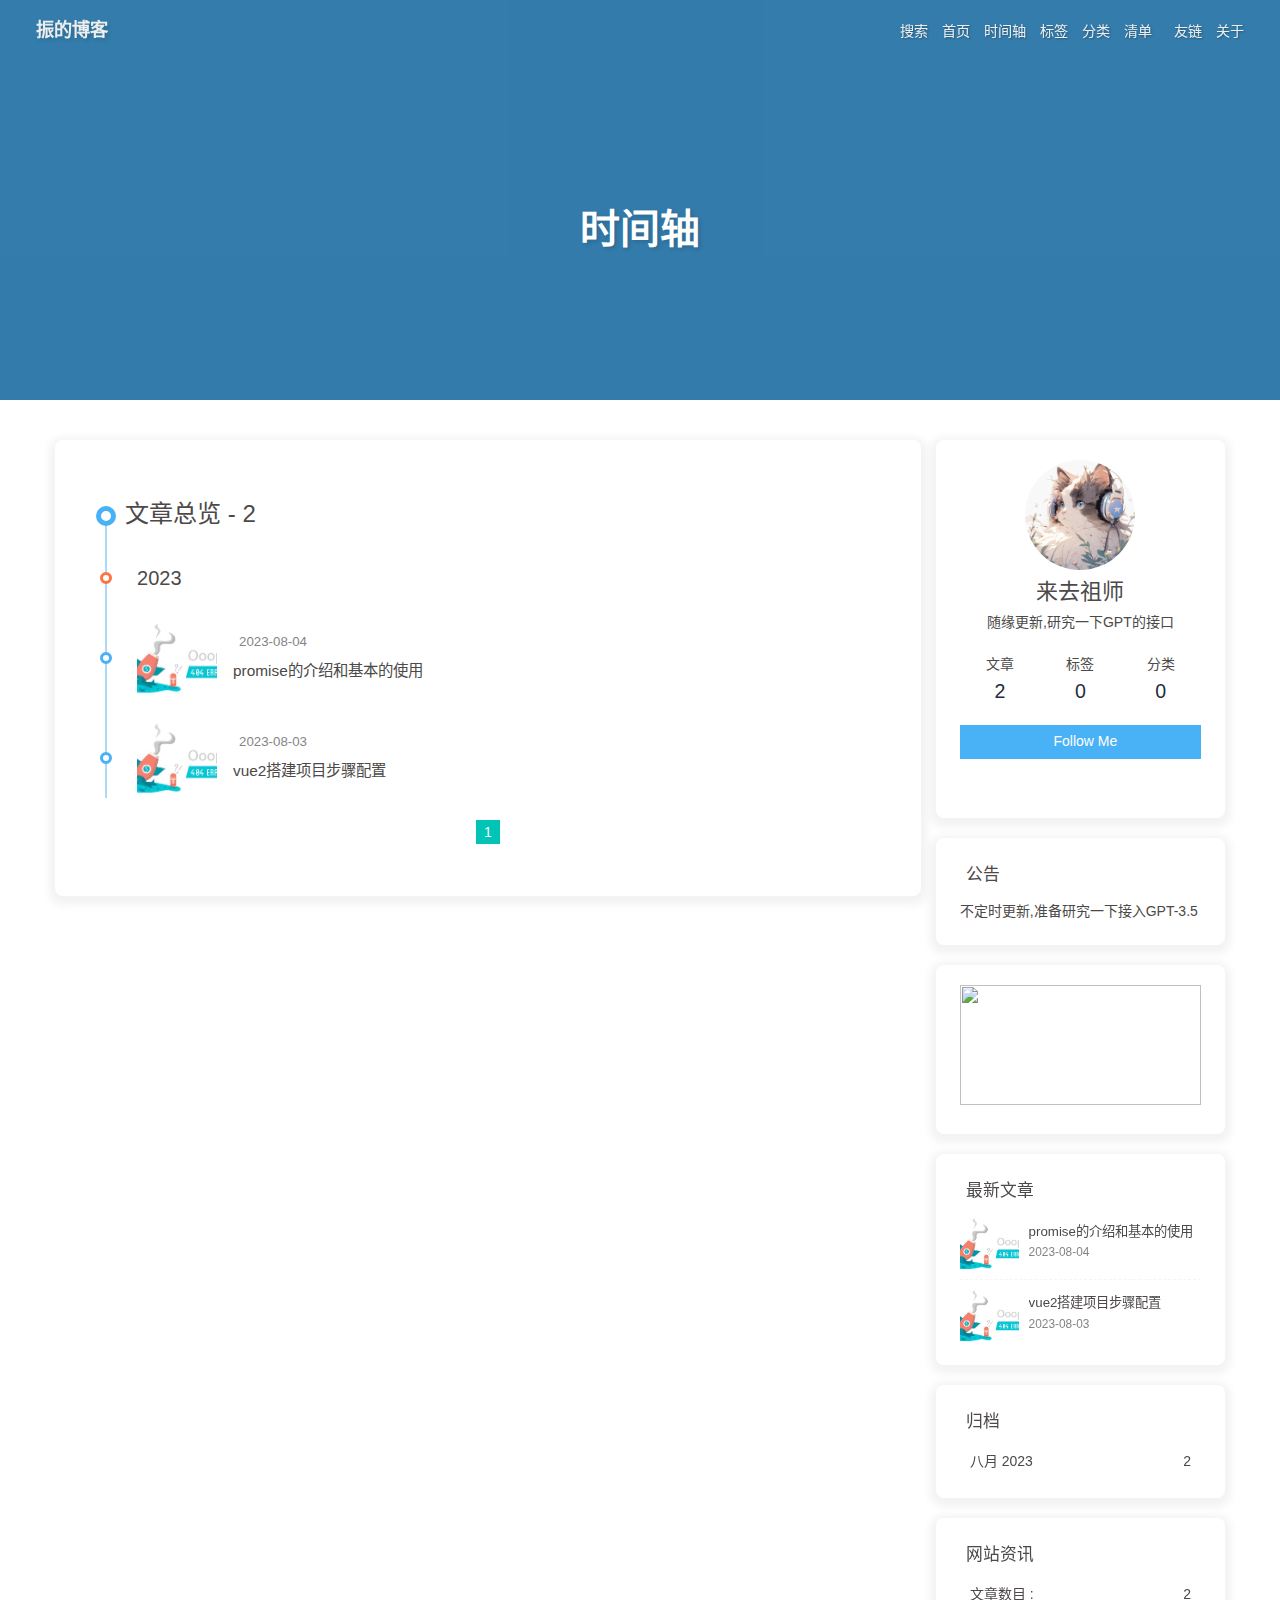
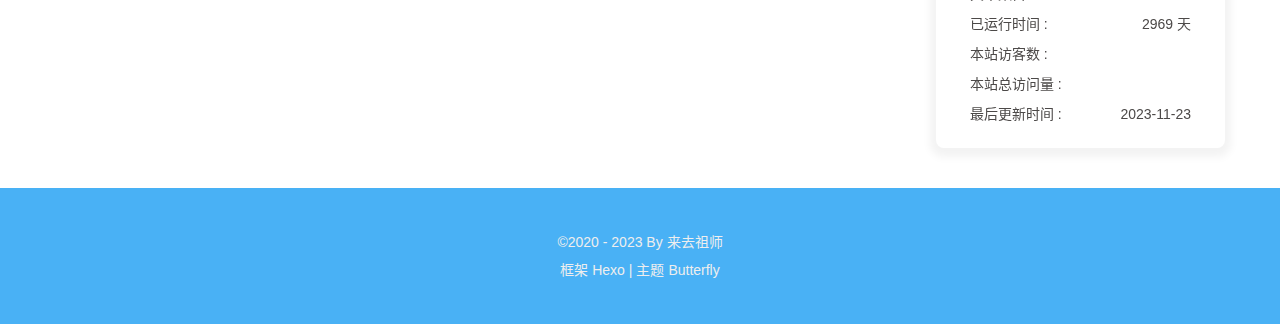
==== commit 3e1d8904: "Site updated: 2023-11-23 16:37:18" ====
--- a/archives/index.html
+++ b/archives/index.html
@@ -53,7 +53,7 @@
   isHome: false,
   isHighlightShrink: false,
   isToc: false,
-  postUpdate: '2023-11-23 15:29:34'
+  postUpdate: '2023-11-23 16:37:09'
 }</script><script>(win=>{
       win.saveToLocal = {
         set: (key, value, ttl) => {
@@ -171,7 +171,7 @@
     document.addEventListener('pjax:send', () => { preloader.initLoading() })
     document.addEventListener('pjax:complete', () => { preloader.endLoading() })
   }
-})()</script><div id="sidebar"><div id="menu-mask"></div><div id="sidebar-menus"><div class="avatar-img is-center"><img src="/img/%E5%A4%B4%E5%83%8F.jpg" onerror="onerror=null;src='/img/friend_404.gif'" alt="avatar"/></div><div class="sidebar-site-data site-data is-center"><a href="/archives/"><div class="headline">文章</div><div class="length-num">3</div></a><a href="/tags/"><div class="headline">标签</div><div class="length-num">0</div></a><a href="/categories/"><div class="headline">分类</div><div class="length-num">0</div></a></div><hr class="custom-hr"/><div class="menus_items"><div class="menus_item"><a class="site-page" href="/"><i class="fa-fw fas fa-home"></i><span> 首页</span></a></div><div class="menus_item"><a class="site-page" href="/archives/"><i class="fa-fw fas fa-archive"></i><span> 时间轴</span></a></div><div class="menus_item"><a class="site-page" href="/tags/"><i class="fa-fw fas fa-tags"></i><span> 标签</span></a></div><div class="menus_item"><a class="site-page" href="/categories/"><i class="fa-fw fas fa-folder-open"></i><span> 分类</span></a></div><div class="menus_item"><a class="site-page group" href="javascript:void(0);"><i class="fa-fw fa fa-heartbeat"></i><span> 清单</span><i class="fas fa-chevron-down"></i></a><ul class="menus_item_child"><li><a class="site-page child" href="/music/"><i class="fa-fw fas fa-music"></i><span> 音乐</span></a></li><li><a class="site-page child" href="/Gallery/"><i class="fa-fw fas fa-images"></i><span> 照片</span></a></li><li><a class="site-page child" href="/movies/"><i class="fa-fw fas fa-video"></i><span> 电影</span></a></li><li><a class="site-page child" href="/bangumis"><i class="fa-fw fa fa-youtube-play"></i><span> 番剧</span></a></li></ul></div><div class="menus_item"><a class="site-page" href="/link/"><i class="fa-fw fas fa-link"></i><span> 友链</span></a></div><div class="menus_item"><a class="site-page" href="/about/"><i class="fa-fw fas fa-heart"></i><span> 关于</span></a></div></div></div></div><div class="page" id="body-wrap"><header class="not-home-page" id="page-header"><nav id="nav"><span id="blog-info"><a href="/" title="振的博客"><span class="site-name">振的博客</span></a></span><div id="menus"><div id="search-button"><a class="site-page social-icon search" href="javascript:void(0);"><i class="fas fa-search fa-fw"></i><span> 搜索</span></a></div><div class="menus_items"><div class="menus_item"><a class="site-page" href="/"><i class="fa-fw fas fa-home"></i><span> 首页</span></a></div><div class="menus_item"><a class="site-page" href="/archives/"><i class="fa-fw fas fa-archive"></i><span> 时间轴</span></a></div><div class="menus_item"><a class="site-page" href="/tags/"><i class="fa-fw fas fa-tags"></i><span> 标签</span></a></div><div class="menus_item"><a class="site-page" href="/categories/"><i class="fa-fw fas fa-folder-open"></i><span> 分类</span></a></div><div class="menus_item"><a class="site-page group" href="javascript:void(0);"><i class="fa-fw fa fa-heartbeat"></i><span> 清单</span><i class="fas fa-chevron-down"></i></a><ul class="menus_item_child"><li><a class="site-page child" href="/music/"><i class="fa-fw fas fa-music"></i><span> 音乐</span></a></li><li><a class="site-page child" href="/Gallery/"><i class="fa-fw fas fa-images"></i><span> 照片</span></a></li><li><a class="site-page child" href="/movies/"><i class="fa-fw fas fa-video"></i><span> 电影</span></a></li><li><a class="site-page child" href="/bangumis"><i class="fa-fw fa fa-youtube-play"></i><span> 番剧</span></a></li></ul></div><div class="menus_item"><a class="site-page" href="/link/"><i class="fa-fw fas fa-link"></i><span> 友链</span></a></div><div class="menus_item"><a class="site-page" href="/about/"><i class="fa-fw fas fa-heart"></i><span> 关于</span></a></div></div><div id="toggle-menu"><a class="site-page" href="javascript:void(0);"><i class="fas fa-bars fa-fw"></i></a></div></div></nav><div id="page-site-info"><h1 id="site-title">时间轴</h1></div></header><main class="layout" id="content-inner"><div id="archive"><div class="article-sort-title">文章总览 - 3</div><div class="article-sort"><div class="article-sort-item year">2023</div><div class="article-sort-item"><a class="article-sort-item-img" href="/2023/08/04/promise%E7%9A%84%E4%BB%8B%E7%BB%8D%E5%92%8C%E5%9F%BA%E6%9C%AC%E7%9A%84%E4%BD%BF%E7%94%A8/" title="promise的介绍和基本的使用"><img src="/img/Summer.png" alt="promise的介绍和基本的使用" onerror="this.onerror=null;this.src='/img/404.jpg'"></a><div class="article-sort-item-info"><div class="article-sort-item-time"><i class="far fa-calendar-alt"></i><time class="post-meta-date-created" datetime="2023-08-04T01:00:53.000Z" title="发表于 2023-08-04 09:00:53">2023-08-04</time></div><a class="article-sort-item-title" href="/2023/08/04/promise%E7%9A%84%E4%BB%8B%E7%BB%8D%E5%92%8C%E5%9F%BA%E6%9C%AC%E7%9A%84%E4%BD%BF%E7%94%A8/" title="promise的介绍和基本的使用">promise的介绍和基本的使用</a></div></div><div class="article-sort-item"><a class="article-sort-item-img" href="/2023/08/03/vue2%E6%90%AD%E5%BB%BA%E9%A1%B9%E7%9B%AE%E6%AD%A5%E9%AA%A4%E9%85%8D%E7%BD%AE/" title="vue2搭建项目步骤配置"><img src="/img/Summer.png" alt="vue2搭建项目步骤配置" onerror="this.onerror=null;this.src='/img/404.jpg'"></a><div class="article-sort-item-info"><div class="article-sort-item-time"><i class="far fa-calendar-alt"></i><time class="post-meta-date-created" datetime="2023-08-03T08:47:17.000Z" title="发表于 2023-08-03 16:47:17">2023-08-03</time></div><a class="article-sort-item-title" href="/2023/08/03/vue2%E6%90%AD%E5%BB%BA%E9%A1%B9%E7%9B%AE%E6%AD%A5%E9%AA%A4%E9%85%8D%E7%BD%AE/" title="vue2搭建项目步骤配置">vue2搭建项目步骤配置</a></div></div><div class="article-sort-item"><a class="article-sort-item-img" href="/2023/08/02/hello-world/" title="Hello World"><img src="/img/Summer.png" alt="Hello World" onerror="this.onerror=null;this.src='/img/404.jpg'"></a><div class="article-sort-item-info"><div class="article-sort-item-time"><i class="far fa-calendar-alt"></i><time class="post-meta-date-created" datetime="2023-08-02T02:52:42.962Z" title="发表于 2023-08-02 10:52:42">2023-08-02</time></div><a class="article-sort-item-title" href="/2023/08/02/hello-world/" title="Hello World">Hello World</a></div></div></div><nav id="pagination"><div class="pagination"><span class="page-number current">1</span></div></nav></div><div class="aside-content" id="aside-content"><div class="card-widget card-info"><div class="is-center"><div class="avatar-img"><img src="/img/%E5%A4%B4%E5%83%8F.jpg" onerror="this.onerror=null;this.src='/img/friend_404.gif'" alt="avatar"/></div><div class="author-info__name">来去祖师</div><div class="author-info__description">随缘更新,研究一下GPT的接口</div></div><div class="card-info-data site-data is-center"><a href="/archives/"><div class="headline">文章</div><div class="length-num">3</div></a><a href="/tags/"><div class="headline">标签</div><div class="length-num">0</div></a><a href="/categories/"><div class="headline">分类</div><div class="length-num">0</div></a></div><a id="card-info-btn" target="_blank" rel="noopener" href="https://github.com/EA114511/EA114511.github.io"><i class="fab fa-github"></i><span>Follow Me</span></a><div class="card-info-social-icons is-center"><a class="social-icon" href="https://github.com/EA114511/EA114511.github.io" target="_blank" title="Github"><i class="fab fa-github" style="color: #24292e;"></i></a><a class="social-icon" href="mailto:2631238821@qq.com" target="_blank" title="Email"><i class="fas fa-envelope" style="color: #4a7dbe;"></i></a></div></div><div class="card-widget card-announcement"><div class="item-headline"><i class="fas fa-bullhorn fa-shake"></i><span>公告</span></div><div class="announcement_content">不定时更新,准备研究一下接入GPT-3.5</div></div><div class="sticky_layout"><div class="card-widget card-recent-post"><div class="item-headline"><i class="fas fa-history"></i><span>最新文章</span></div><div class="aside-list"><div class="aside-list-item"><a class="thumbnail" href="/2023/08/04/promise%E7%9A%84%E4%BB%8B%E7%BB%8D%E5%92%8C%E5%9F%BA%E6%9C%AC%E7%9A%84%E4%BD%BF%E7%94%A8/" title="promise的介绍和基本的使用"><img src="/img/Summer.png" onerror="this.onerror=null;this.src='/img/404.jpg'" alt="promise的介绍和基本的使用"/></a><div class="content"><a class="title" href="/2023/08/04/promise%E7%9A%84%E4%BB%8B%E7%BB%8D%E5%92%8C%E5%9F%BA%E6%9C%AC%E7%9A%84%E4%BD%BF%E7%94%A8/" title="promise的介绍和基本的使用">promise的介绍和基本的使用</a><time datetime="2023-08-04T01:00:53.000Z" title="发表于 2023-08-04 09:00:53">2023-08-04</time></div></div><div class="aside-list-item"><a class="thumbnail" href="/2023/08/03/vue2%E6%90%AD%E5%BB%BA%E9%A1%B9%E7%9B%AE%E6%AD%A5%E9%AA%A4%E9%85%8D%E7%BD%AE/" title="vue2搭建项目步骤配置"><img src="/img/Summer.png" onerror="this.onerror=null;this.src='/img/404.jpg'" alt="vue2搭建项目步骤配置"/></a><div class="content"><a class="title" href="/2023/08/03/vue2%E6%90%AD%E5%BB%BA%E9%A1%B9%E7%9B%AE%E6%AD%A5%E9%AA%A4%E9%85%8D%E7%BD%AE/" title="vue2搭建项目步骤配置">vue2搭建项目步骤配置</a><time datetime="2023-08-03T08:47:17.000Z" title="发表于 2023-08-03 16:47:17">2023-08-03</time></div></div><div class="aside-list-item"><a class="thumbnail" href="/2023/08/02/hello-world/" title="Hello World"><img src="/img/Summer.png" onerror="this.onerror=null;this.src='/img/404.jpg'" alt="Hello World"/></a><div class="content"><a class="title" href="/2023/08/02/hello-world/" title="Hello World">Hello World</a><time datetime="2023-08-02T02:52:42.962Z" title="发表于 2023-08-02 10:52:42">2023-08-02</time></div></div></div></div><div class="card-widget card-archives"><div class="item-headline"><i class="fas fa-archive"></i><span>归档</span></div><ul class="card-archive-list"><li class="card-archive-list-item"><a class="card-archive-list-link" href="/archives/2023/08/"><span class="card-archive-list-date">八月 2023</span><span class="card-archive-list-count">3</span></a></li></ul></div><div class="card-widget card-webinfo"><div class="item-headline"><i class="fas fa-chart-line"></i><span>网站资讯</span></div><div class="webinfo"><div class="webinfo-item"><div class="item-name">文章数目 :</div><div class="item-count">3</div></div><div class="webinfo-item"><div class="item-name">已运行时间 :</div><div class="item-count" id="runtimeshow" data-publishDate="2018-06-06T16:00:00.000Z"><i class="fa-solid fa-spinner fa-spin"></i></div></div><div class="webinfo-item"><div class="item-name">本站访客数 :</div><div class="item-count" id="busuanzi_value_site_uv"><i class="fa-solid fa-spinner fa-spin"></i></div></div><div class="webinfo-item"><div class="item-name">本站总访问量 :</div><div class="item-count" id="busuanzi_value_site_pv"><i class="fa-solid fa-spinner fa-spin"></i></div></div><div class="webinfo-item"><div class="item-name">最后更新时间 :</div><div class="item-count" id="last-push-date" data-lastPushDate="2023-11-23T07:29:34.082Z"><i class="fa-solid fa-spinner fa-spin"></i></div></div></div></div></div></div></main><footer id="footer"><div id="footer-wrap"><div class="copyright">&copy;2020 - 2023 By 来去祖师</div><div class="framework-info"><span>框架 </span><a target="_blank" rel="noopener" href="https://hexo.io">Hexo</a><span class="footer-separator">|</span><span>主题 </span><a target="_blank" rel="noopener" href="https://github.com/jerryc127/hexo-theme-butterfly">Butterfly</a></div></div></footer></div><div id="rightside"><div id="rightside-config-hide"><button id="translateLink" type="button" title="简繁转换">繁</button><button id="darkmode" type="button" title="浅色和深色模式转换"><i class="fas fa-adjust"></i></button><button id="hide-aside-btn" type="button" title="单栏和双栏切换"><i class="fas fa-arrows-alt-h"></i></button></div><div id="rightside-config-show"><button id="rightside-config" type="button" title="设置"><i class="fas fa-cog fa-spin"></i></button><button id="go-up" type="button" title="回到顶部"><span class="scroll-percent"></span><i class="fas fa-arrow-up"></i></button></div></div><div><script src="/js/utils.js"></script><script src="/js/main.js"></script><script src="/js/tw_cn.js"></script><script src="https://cdn.jsdelivr.net/npm/@fancyapps/ui/dist/fancybox/fancybox.umd.min.js"></script><div class="js-pjax"></div><script async src="https://npm.elemecdn.com/tzy-blog/lib/js/other/sakura.js"></script><div class="aplayer no-destroy" data-id="7427714271" data-server="netease" data-type="playlist" data-fixed="true" data-mini="true" data-listFolded="false" data-order="random" data-lrctype="1" data-preload="none" data-autoplay="true" muted></div><script defer src="https://npm.elemecdn.com/jquery@latest/dist/jquery.min.js"></script><script defer="defer" id="fluttering_ribbon" mobile="true" src="https://cdn.jsdelivr.net/npm/butterfly-extsrc/dist/canvas-fluttering-ribbon.min.js"></script><script id="click-heart" src="https://cdn.jsdelivr.net/npm/butterfly-extsrc/dist/click-heart.min.js" async="async" mobile="false"></script><link rel="stylesheet" href="https://cdn.jsdelivr.net/npm/aplayer/dist/APlayer.min.css" media="print" onload="this.media='all'"><script src="https://cdn.jsdelivr.net/npm/aplayer/dist/APlayer.min.js"></script><script src="https://cdn.jsdelivr.net/npm/butterfly-extsrc/metingjs/dist/Meting.min.js"></script><script src="https://cdn.jsdelivr.net/npm/pjax/pjax.min.js"></script><script>let pjaxSelectors = ["head > title","#config-diff","#body-wrap","#rightside-config-hide","#rightside-config-show",".js-pjax"]
+})()</script><div id="sidebar"><div id="menu-mask"></div><div id="sidebar-menus"><div class="avatar-img is-center"><img src="/img/%E5%A4%B4%E5%83%8F.jpg" onerror="onerror=null;src='/img/friend_404.gif'" alt="avatar"/></div><div class="sidebar-site-data site-data is-center"><a href="/archives/"><div class="headline">文章</div><div class="length-num">2</div></a><a href="/tags/"><div class="headline">标签</div><div class="length-num">0</div></a><a href="/categories/"><div class="headline">分类</div><div class="length-num">0</div></a></div><hr class="custom-hr"/><div class="menus_items"><div class="menus_item"><a class="site-page" href="/"><i class="fa-fw fas fa-home"></i><span> 首页</span></a></div><div class="menus_item"><a class="site-page" href="/archives/"><i class="fa-fw fas fa-archive"></i><span> 时间轴</span></a></div><div class="menus_item"><a class="site-page" href="/tags/"><i class="fa-fw fas fa-tags"></i><span> 标签</span></a></div><div class="menus_item"><a class="site-page" href="/categories/"><i class="fa-fw fas fa-folder-open"></i><span> 分类</span></a></div><div class="menus_item"><a class="site-page group" href="javascript:void(0);"><i class="fa-fw fa fa-heartbeat"></i><span> 清单</span><i class="fas fa-chevron-down"></i></a><ul class="menus_item_child"><li><a class="site-page child" href="/music/"><i class="fa-fw fas fa-music"></i><span> 音乐</span></a></li><li><a class="site-page child" href="/Gallery/"><i class="fa-fw fas fa-images"></i><span> 照片</span></a></li><li><a class="site-page child" href="/movies/"><i class="fa-fw fas fa-video"></i><span> 电影</span></a></li><li><a class="site-page child" href="/bangumis"><i class="fa-fw fa fa-youtube-play"></i><span> 番剧</span></a></li></ul></div><div class="menus_item"><a class="site-page" href="/link/"><i class="fa-fw fas fa-link"></i><span> 友链</span></a></div><div class="menus_item"><a class="site-page" href="/about/"><i class="fa-fw fas fa-heart"></i><span> 关于</span></a></div></div></div></div><div class="page" id="body-wrap"><header class="not-home-page" id="page-header"><nav id="nav"><span id="blog-info"><a href="/" title="振的博客"><span class="site-name">振的博客</span></a></span><div id="menus"><div id="search-button"><a class="site-page social-icon search" href="javascript:void(0);"><i class="fas fa-search fa-fw"></i><span> 搜索</span></a></div><div class="menus_items"><div class="menus_item"><a class="site-page" href="/"><i class="fa-fw fas fa-home"></i><span> 首页</span></a></div><div class="menus_item"><a class="site-page" href="/archives/"><i class="fa-fw fas fa-archive"></i><span> 时间轴</span></a></div><div class="menus_item"><a class="site-page" href="/tags/"><i class="fa-fw fas fa-tags"></i><span> 标签</span></a></div><div class="menus_item"><a class="site-page" href="/categories/"><i class="fa-fw fas fa-folder-open"></i><span> 分类</span></a></div><div class="menus_item"><a class="site-page group" href="javascript:void(0);"><i class="fa-fw fa fa-heartbeat"></i><span> 清单</span><i class="fas fa-chevron-down"></i></a><ul class="menus_item_child"><li><a class="site-page child" href="/music/"><i class="fa-fw fas fa-music"></i><span> 音乐</span></a></li><li><a class="site-page child" href="/Gallery/"><i class="fa-fw fas fa-images"></i><span> 照片</span></a></li><li><a class="site-page child" href="/movies/"><i class="fa-fw fas fa-video"></i><span> 电影</span></a></li><li><a class="site-page child" href="/bangumis"><i class="fa-fw fa fa-youtube-play"></i><span> 番剧</span></a></li></ul></div><div class="menus_item"><a class="site-page" href="/link/"><i class="fa-fw fas fa-link"></i><span> 友链</span></a></div><div class="menus_item"><a class="site-page" href="/about/"><i class="fa-fw fas fa-heart"></i><span> 关于</span></a></div></div><div id="toggle-menu"><a class="site-page" href="javascript:void(0);"><i class="fas fa-bars fa-fw"></i></a></div></div></nav><div id="page-site-info"><h1 id="site-title">时间轴</h1></div></header><main class="layout" id="content-inner"><div id="archive"><div class="article-sort-title">文章总览 - 2</div><div class="article-sort"><div class="article-sort-item year">2023</div><div class="article-sort-item"><a class="article-sort-item-img" href="/2023/08/04/promise%E7%9A%84%E4%BB%8B%E7%BB%8D%E5%92%8C%E5%9F%BA%E6%9C%AC%E7%9A%84%E4%BD%BF%E7%94%A8/" title="promise的介绍和基本的使用"><img src="/img/Summer.png" alt="promise的介绍和基本的使用" onerror="this.onerror=null;this.src='/img/404.jpg'"></a><div class="article-sort-item-info"><div class="article-sort-item-time"><i class="far fa-calendar-alt"></i><time class="post-meta-date-created" datetime="2023-08-04T01:00:53.000Z" title="发表于 2023-08-04 09:00:53">2023-08-04</time></div><a class="article-sort-item-title" href="/2023/08/04/promise%E7%9A%84%E4%BB%8B%E7%BB%8D%E5%92%8C%E5%9F%BA%E6%9C%AC%E7%9A%84%E4%BD%BF%E7%94%A8/" title="promise的介绍和基本的使用">promise的介绍和基本的使用</a></div></div><div class="article-sort-item"><a class="article-sort-item-img" href="/2023/08/03/vue2%E6%90%AD%E5%BB%BA%E9%A1%B9%E7%9B%AE%E6%AD%A5%E9%AA%A4%E9%85%8D%E7%BD%AE/" title="vue2搭建项目步骤配置"><img src="/img/Summer.png" alt="vue2搭建项目步骤配置" onerror="this.onerror=null;this.src='/img/404.jpg'"></a><div class="article-sort-item-info"><div class="article-sort-item-time"><i class="far fa-calendar-alt"></i><time class="post-meta-date-created" datetime="2023-08-03T08:47:17.000Z" title="发表于 2023-08-03 16:47:17">2023-08-03</time></div><a class="article-sort-item-title" href="/2023/08/03/vue2%E6%90%AD%E5%BB%BA%E9%A1%B9%E7%9B%AE%E6%AD%A5%E9%AA%A4%E9%85%8D%E7%BD%AE/" title="vue2搭建项目步骤配置">vue2搭建项目步骤配置</a></div></div></div><nav id="pagination"><div class="pagination"><span class="page-number current">1</span></div></nav></div><div class="aside-content" id="aside-content"><div class="card-widget card-info"><div class="is-center"><div class="avatar-img"><img src="/img/%E5%A4%B4%E5%83%8F.jpg" onerror="this.onerror=null;this.src='/img/friend_404.gif'" alt="avatar"/></div><div class="author-info__name">来去祖师</div><div class="author-info__description">随缘更新,研究一下GPT的接口</div></div><div class="card-info-data site-data is-center"><a href="/archives/"><div class="headline">文章</div><div class="length-num">2</div></a><a href="/tags/"><div class="headline">标签</div><div class="length-num">0</div></a><a href="/categories/"><div class="headline">分类</div><div class="length-num">0</div></a></div><a id="card-info-btn" target="_blank" rel="noopener" href="https://github.com/EA114511/EA114511.github.io"><i class="fab fa-github"></i><span>Follow Me</span></a><div class="card-info-social-icons is-center"><a class="social-icon" href="https://github.com/EA114511/EA114511.github.io" target="_blank" title="Github"><i class="fab fa-github" style="color: #24292e;"></i></a><a class="social-icon" href="mailto:2631238821@qq.com" target="_blank" title="Email"><i class="fas fa-envelope" style="color: #4a7dbe;"></i></a></div></div><div class="card-widget card-announcement"><div class="item-headline"><i class="fas fa-bullhorn fa-shake"></i><span>公告</span></div><div class="announcement_content">不定时更新,准备研究一下接入GPT-3.5</div></div><div class="sticky_layout"><div class="card-widget card-recent-post"><div class="item-headline"><i class="fas fa-history"></i><span>最新文章</span></div><div class="aside-list"><div class="aside-list-item"><a class="thumbnail" href="/2023/08/04/promise%E7%9A%84%E4%BB%8B%E7%BB%8D%E5%92%8C%E5%9F%BA%E6%9C%AC%E7%9A%84%E4%BD%BF%E7%94%A8/" title="promise的介绍和基本的使用"><img src="/img/Summer.png" onerror="this.onerror=null;this.src='/img/404.jpg'" alt="promise的介绍和基本的使用"/></a><div class="content"><a class="title" href="/2023/08/04/promise%E7%9A%84%E4%BB%8B%E7%BB%8D%E5%92%8C%E5%9F%BA%E6%9C%AC%E7%9A%84%E4%BD%BF%E7%94%A8/" title="promise的介绍和基本的使用">promise的介绍和基本的使用</a><time datetime="2023-08-04T01:00:53.000Z" title="发表于 2023-08-04 09:00:53">2023-08-04</time></div></div><div class="aside-list-item"><a class="thumbnail" href="/2023/08/03/vue2%E6%90%AD%E5%BB%BA%E9%A1%B9%E7%9B%AE%E6%AD%A5%E9%AA%A4%E9%85%8D%E7%BD%AE/" title="vue2搭建项目步骤配置"><img src="/img/Summer.png" onerror="this.onerror=null;this.src='/img/404.jpg'" alt="vue2搭建项目步骤配置"/></a><div class="content"><a class="title" href="/2023/08/03/vue2%E6%90%AD%E5%BB%BA%E9%A1%B9%E7%9B%AE%E6%AD%A5%E9%AA%A4%E9%85%8D%E7%BD%AE/" title="vue2搭建项目步骤配置">vue2搭建项目步骤配置</a><time datetime="2023-08-03T08:47:17.000Z" title="发表于 2023-08-03 16:47:17">2023-08-03</time></div></div></div></div><div class="card-widget card-archives"><div class="item-headline"><i class="fas fa-archive"></i><span>归档</span></div><ul class="card-archive-list"><li class="card-archive-list-item"><a class="card-archive-list-link" href="/archives/2023/08/"><span class="card-archive-list-date">八月 2023</span><span class="card-archive-list-count">2</span></a></li></ul></div><div class="card-widget card-webinfo"><div class="item-headline"><i class="fas fa-chart-line"></i><span>网站资讯</span></div><div class="webinfo"><div class="webinfo-item"><div class="item-name">文章数目 :</div><div class="item-count">2</div></div><div class="webinfo-item"><div class="item-name">已运行时间 :</div><div class="item-count" id="runtimeshow" data-publishDate="2018-06-06T16:00:00.000Z"><i class="fa-solid fa-spinner fa-spin"></i></div></div><div class="webinfo-item"><div class="item-name">本站访客数 :</div><div class="item-count" id="busuanzi_value_site_uv"><i class="fa-solid fa-spinner fa-spin"></i></div></div><div class="webinfo-item"><div class="item-name">本站总访问量 :</div><div class="item-count" id="busuanzi_value_site_pv"><i class="fa-solid fa-spinner fa-spin"></i></div></div><div class="webinfo-item"><div class="item-name">最后更新时间 :</div><div class="item-count" id="last-push-date" data-lastPushDate="2023-11-23T08:37:09.484Z"><i class="fa-solid fa-spinner fa-spin"></i></div></div></div></div></div></div></main><footer id="footer"><div id="footer-wrap"><div class="copyright">&copy;2020 - 2023 By 来去祖师</div><div class="framework-info"><span>框架 </span><a target="_blank" rel="noopener" href="https://hexo.io">Hexo</a><span class="footer-separator">|</span><span>主题 </span><a target="_blank" rel="noopener" href="https://github.com/jerryc127/hexo-theme-butterfly">Butterfly</a></div></div></footer></div><div id="rightside"><div id="rightside-config-hide"><button id="translateLink" type="button" title="简繁转换">繁</button><button id="darkmode" type="button" title="浅色和深色模式转换"><i class="fas fa-adjust"></i></button><button id="hide-aside-btn" type="button" title="单栏和双栏切换"><i class="fas fa-arrows-alt-h"></i></button></div><div id="rightside-config-show"><button id="rightside-config" type="button" title="设置"><i class="fas fa-cog fa-spin"></i></button><button id="go-up" type="button" title="回到顶部"><span class="scroll-percent"></span><i class="fas fa-arrow-up"></i></button></div></div><div><script src="/js/utils.js"></script><script src="/js/main.js"></script><script src="/js/tw_cn.js"></script><script src="https://cdn.jsdelivr.net/npm/@fancyapps/ui/dist/fancybox/fancybox.umd.min.js"></script><div class="js-pjax"></div><script async src="https://npm.elemecdn.com/tzy-blog/lib/js/other/sakura.js"></script><div class="aplayer no-destroy" data-id="7427714271" data-server="netease" data-type="playlist" data-fixed="true" data-mini="true" data-listFolded="false" data-order="random" data-lrctype="1" data-preload="none" data-autoplay="true" muted></div><script defer src="https://npm.elemecdn.com/jquery@latest/dist/jquery.min.js"></script><script defer="defer" id="fluttering_ribbon" mobile="true" src="https://cdn.jsdelivr.net/npm/butterfly-extsrc/dist/canvas-fluttering-ribbon.min.js"></script><script id="click-heart" src="https://cdn.jsdelivr.net/npm/butterfly-extsrc/dist/click-heart.min.js" async="async" mobile="false"></script><link rel="stylesheet" href="https://cdn.jsdelivr.net/npm/aplayer/dist/APlayer.min.css" media="print" onload="this.media='all'"><script src="https://cdn.jsdelivr.net/npm/aplayer/dist/APlayer.min.js"></script><script src="https://cdn.jsdelivr.net/npm/butterfly-extsrc/metingjs/dist/Meting.min.js"></script><script src="https://cdn.jsdelivr.net/npm/pjax/pjax.min.js"></script><script>let pjaxSelectors = ["head > title","#config-diff","#body-wrap","#rightside-config-hide","#rightside-config-show",".js-pjax"]
 
 var pjax = new Pjax({
   elements: 'a:not([target="_blank"]):not([href="/music/"])',
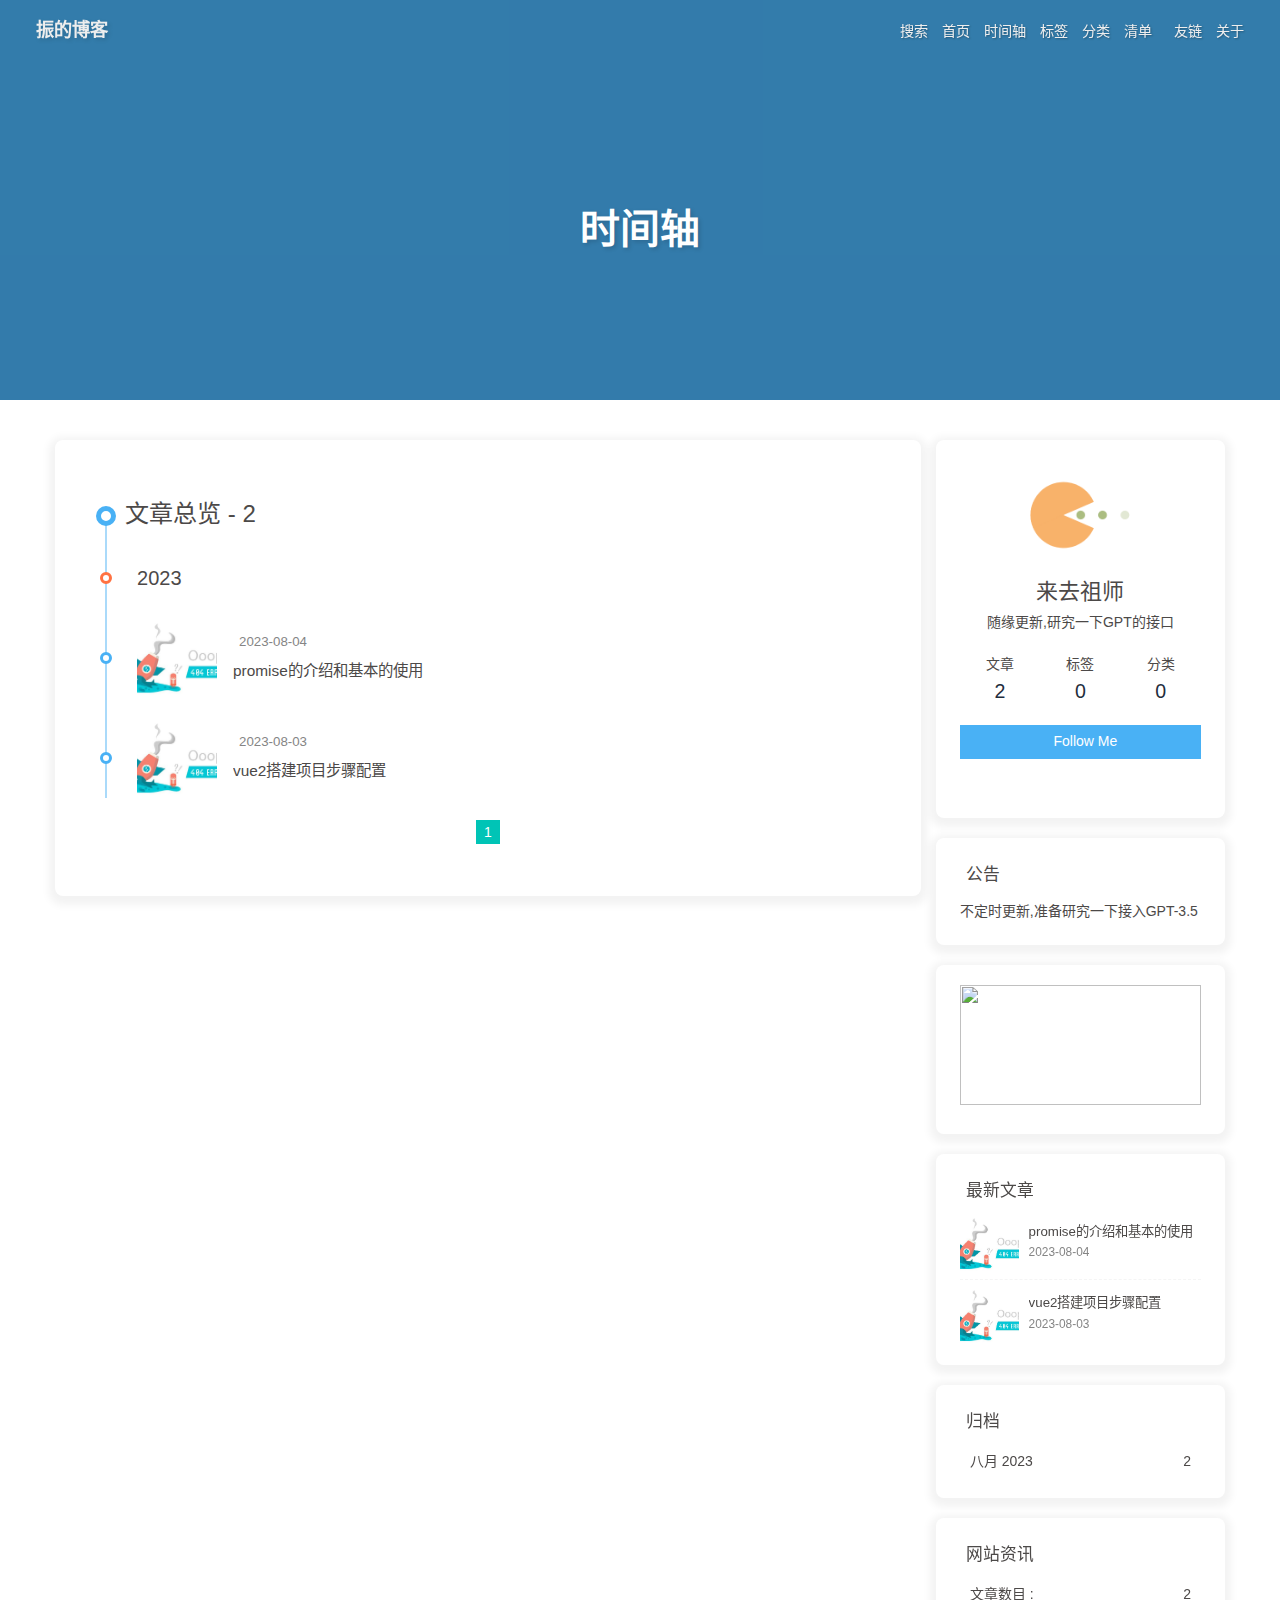
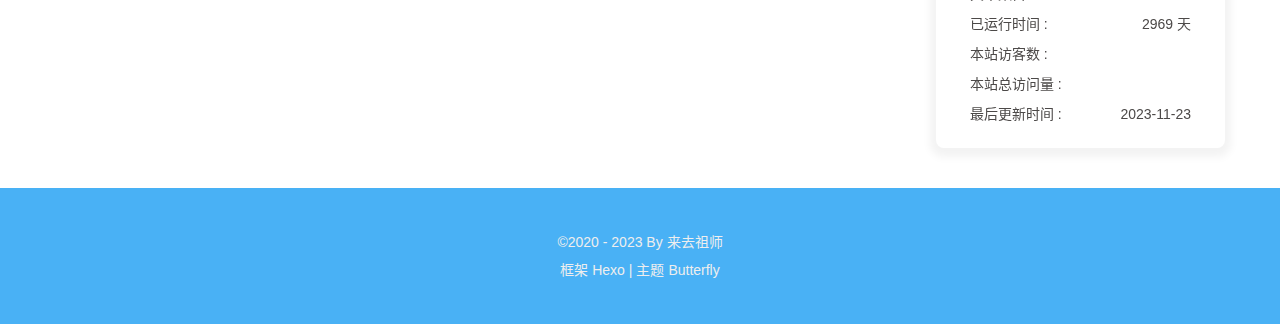
==== commit 8a3eb9b9: "Site updated: 2023-11-23 17:21:28" ====
--- a/archives/index.html
+++ b/archives/index.html
@@ -53,7 +53,7 @@
   isHome: false,
   isHighlightShrink: false,
   isToc: false,
-  postUpdate: '2023-11-23 16:37:09'
+  postUpdate: '2023-11-23 17:20:24'
 }</script><script>(win=>{
       win.saveToLocal = {
         set: (key, value, ttl) => {
@@ -150,28 +150,7 @@
         }
       }
       detectApple()
-    })(window)</script><div class="aplayer no-destroy" data-id="7427714271" data-server="netease" data-type="playlist" data-fixed="true" data-mini="true" data-listFolded="false" data-order="random" data-lrctype="1" data-preload="none" data-autoplay="true" muted></div><style type="text/css">#toggle-sidebar {bottom: 80px}</style><style type="text/css">#toggle-sidebar {left:100px}</style><!-- hexo injector head_end start --><link rel="stylesheet" href="https://cdn.cbd.int/hexo-butterfly-clock-anzhiyu/lib/clock.min.css" /><!-- hexo injector head_end end --><meta name="generator" content="Hexo 6.3.0"></head><body><div id="loading-box"><div class="loading-left-bg"></div><div class="loading-right-bg"></div><div class="spinner-box"><div class="configure-border-1"><div class="configure-core"></div></div><div class="configure-border-2"><div class="configure-core"></div></div><div class="loading-word">加载中...</div></div></div><script>(()=>{
-  const $loadingBox = document.getElementById('loading-box')
-  const $body = document.body
-  const preloader = {
-    endLoading: () => {
-      $body.style.overflow = ''
-      $loadingBox.classList.add('loaded')
-    },
-    initLoading: () => {
-      $body.style.overflow = 'hidden'
-      $loadingBox.classList.remove('loaded')
-    }
-  }
-
-  preloader.initLoading()
-  window.addEventListener('load',() => { preloader.endLoading() })
-
-  if (true) {
-    document.addEventListener('pjax:send', () => { preloader.initLoading() })
-    document.addEventListener('pjax:complete', () => { preloader.endLoading() })
-  }
-})()</script><div id="sidebar"><div id="menu-mask"></div><div id="sidebar-menus"><div class="avatar-img is-center"><img src="/img/%E5%A4%B4%E5%83%8F.jpg" onerror="onerror=null;src='/img/friend_404.gif'" alt="avatar"/></div><div class="sidebar-site-data site-data is-center"><a href="/archives/"><div class="headline">文章</div><div class="length-num">2</div></a><a href="/tags/"><div class="headline">标签</div><div class="length-num">0</div></a><a href="/categories/"><div class="headline">分类</div><div class="length-num">0</div></a></div><hr class="custom-hr"/><div class="menus_items"><div class="menus_item"><a class="site-page" href="/"><i class="fa-fw fas fa-home"></i><span> 首页</span></a></div><div class="menus_item"><a class="site-page" href="/archives/"><i class="fa-fw fas fa-archive"></i><span> 时间轴</span></a></div><div class="menus_item"><a class="site-page" href="/tags/"><i class="fa-fw fas fa-tags"></i><span> 标签</span></a></div><div class="menus_item"><a class="site-page" href="/categories/"><i class="fa-fw fas fa-folder-open"></i><span> 分类</span></a></div><div class="menus_item"><a class="site-page group" href="javascript:void(0);"><i class="fa-fw fa fa-heartbeat"></i><span> 清单</span><i class="fas fa-chevron-down"></i></a><ul class="menus_item_child"><li><a class="site-page child" href="/music/"><i class="fa-fw fas fa-music"></i><span> 音乐</span></a></li><li><a class="site-page child" href="/Gallery/"><i class="fa-fw fas fa-images"></i><span> 照片</span></a></li><li><a class="site-page child" href="/movies/"><i class="fa-fw fas fa-video"></i><span> 电影</span></a></li><li><a class="site-page child" href="/bangumis"><i class="fa-fw fa fa-youtube-play"></i><span> 番剧</span></a></li></ul></div><div class="menus_item"><a class="site-page" href="/link/"><i class="fa-fw fas fa-link"></i><span> 友链</span></a></div><div class="menus_item"><a class="site-page" href="/about/"><i class="fa-fw fas fa-heart"></i><span> 关于</span></a></div></div></div></div><div class="page" id="body-wrap"><header class="not-home-page" id="page-header"><nav id="nav"><span id="blog-info"><a href="/" title="振的博客"><span class="site-name">振的博客</span></a></span><div id="menus"><div id="search-button"><a class="site-page social-icon search" href="javascript:void(0);"><i class="fas fa-search fa-fw"></i><span> 搜索</span></a></div><div class="menus_items"><div class="menus_item"><a class="site-page" href="/"><i class="fa-fw fas fa-home"></i><span> 首页</span></a></div><div class="menus_item"><a class="site-page" href="/archives/"><i class="fa-fw fas fa-archive"></i><span> 时间轴</span></a></div><div class="menus_item"><a class="site-page" href="/tags/"><i class="fa-fw fas fa-tags"></i><span> 标签</span></a></div><div class="menus_item"><a class="site-page" href="/categories/"><i class="fa-fw fas fa-folder-open"></i><span> 分类</span></a></div><div class="menus_item"><a class="site-page group" href="javascript:void(0);"><i class="fa-fw fa fa-heartbeat"></i><span> 清单</span><i class="fas fa-chevron-down"></i></a><ul class="menus_item_child"><li><a class="site-page child" href="/music/"><i class="fa-fw fas fa-music"></i><span> 音乐</span></a></li><li><a class="site-page child" href="/Gallery/"><i class="fa-fw fas fa-images"></i><span> 照片</span></a></li><li><a class="site-page child" href="/movies/"><i class="fa-fw fas fa-video"></i><span> 电影</span></a></li><li><a class="site-page child" href="/bangumis"><i class="fa-fw fa fa-youtube-play"></i><span> 番剧</span></a></li></ul></div><div class="menus_item"><a class="site-page" href="/link/"><i class="fa-fw fas fa-link"></i><span> 友链</span></a></div><div class="menus_item"><a class="site-page" href="/about/"><i class="fa-fw fas fa-heart"></i><span> 关于</span></a></div></div><div id="toggle-menu"><a class="site-page" href="javascript:void(0);"><i class="fas fa-bars fa-fw"></i></a></div></div></nav><div id="page-site-info"><h1 id="site-title">时间轴</h1></div></header><main class="layout" id="content-inner"><div id="archive"><div class="article-sort-title">文章总览 - 2</div><div class="article-sort"><div class="article-sort-item year">2023</div><div class="article-sort-item"><a class="article-sort-item-img" href="/2023/08/04/promise%E7%9A%84%E4%BB%8B%E7%BB%8D%E5%92%8C%E5%9F%BA%E6%9C%AC%E7%9A%84%E4%BD%BF%E7%94%A8/" title="promise的介绍和基本的使用"><img src="/img/Summer.png" alt="promise的介绍和基本的使用" onerror="this.onerror=null;this.src='/img/404.jpg'"></a><div class="article-sort-item-info"><div class="article-sort-item-time"><i class="far fa-calendar-alt"></i><time class="post-meta-date-created" datetime="2023-08-04T01:00:53.000Z" title="发表于 2023-08-04 09:00:53">2023-08-04</time></div><a class="article-sort-item-title" href="/2023/08/04/promise%E7%9A%84%E4%BB%8B%E7%BB%8D%E5%92%8C%E5%9F%BA%E6%9C%AC%E7%9A%84%E4%BD%BF%E7%94%A8/" title="promise的介绍和基本的使用">promise的介绍和基本的使用</a></div></div><div class="article-sort-item"><a class="article-sort-item-img" href="/2023/08/03/vue2%E6%90%AD%E5%BB%BA%E9%A1%B9%E7%9B%AE%E6%AD%A5%E9%AA%A4%E9%85%8D%E7%BD%AE/" title="vue2搭建项目步骤配置"><img src="/img/Summer.png" alt="vue2搭建项目步骤配置" onerror="this.onerror=null;this.src='/img/404.jpg'"></a><div class="article-sort-item-info"><div class="article-sort-item-time"><i class="far fa-calendar-alt"></i><time class="post-meta-date-created" datetime="2023-08-03T08:47:17.000Z" title="发表于 2023-08-03 16:47:17">2023-08-03</time></div><a class="article-sort-item-title" href="/2023/08/03/vue2%E6%90%AD%E5%BB%BA%E9%A1%B9%E7%9B%AE%E6%AD%A5%E9%AA%A4%E9%85%8D%E7%BD%AE/" title="vue2搭建项目步骤配置">vue2搭建项目步骤配置</a></div></div></div><nav id="pagination"><div class="pagination"><span class="page-number current">1</span></div></nav></div><div class="aside-content" id="aside-content"><div class="card-widget card-info"><div class="is-center"><div class="avatar-img"><img src="/img/%E5%A4%B4%E5%83%8F.jpg" onerror="this.onerror=null;this.src='/img/friend_404.gif'" alt="avatar"/></div><div class="author-info__name">来去祖师</div><div class="author-info__description">随缘更新,研究一下GPT的接口</div></div><div class="card-info-data site-data is-center"><a href="/archives/"><div class="headline">文章</div><div class="length-num">2</div></a><a href="/tags/"><div class="headline">标签</div><div class="length-num">0</div></a><a href="/categories/"><div class="headline">分类</div><div class="length-num">0</div></a></div><a id="card-info-btn" target="_blank" rel="noopener" href="https://github.com/EA114511/EA114511.github.io"><i class="fab fa-github"></i><span>Follow Me</span></a><div class="card-info-social-icons is-center"><a class="social-icon" href="https://github.com/EA114511/EA114511.github.io" target="_blank" title="Github"><i class="fab fa-github" style="color: #24292e;"></i></a><a class="social-icon" href="mailto:2631238821@qq.com" target="_blank" title="Email"><i class="fas fa-envelope" style="color: #4a7dbe;"></i></a></div></div><div class="card-widget card-announcement"><div class="item-headline"><i class="fas fa-bullhorn fa-shake"></i><span>公告</span></div><div class="announcement_content">不定时更新,准备研究一下接入GPT-3.5</div></div><div class="sticky_layout"><div class="card-widget card-recent-post"><div class="item-headline"><i class="fas fa-history"></i><span>最新文章</span></div><div class="aside-list"><div class="aside-list-item"><a class="thumbnail" href="/2023/08/04/promise%E7%9A%84%E4%BB%8B%E7%BB%8D%E5%92%8C%E5%9F%BA%E6%9C%AC%E7%9A%84%E4%BD%BF%E7%94%A8/" title="promise的介绍和基本的使用"><img src="/img/Summer.png" onerror="this.onerror=null;this.src='/img/404.jpg'" alt="promise的介绍和基本的使用"/></a><div class="content"><a class="title" href="/2023/08/04/promise%E7%9A%84%E4%BB%8B%E7%BB%8D%E5%92%8C%E5%9F%BA%E6%9C%AC%E7%9A%84%E4%BD%BF%E7%94%A8/" title="promise的介绍和基本的使用">promise的介绍和基本的使用</a><time datetime="2023-08-04T01:00:53.000Z" title="发表于 2023-08-04 09:00:53">2023-08-04</time></div></div><div class="aside-list-item"><a class="thumbnail" href="/2023/08/03/vue2%E6%90%AD%E5%BB%BA%E9%A1%B9%E7%9B%AE%E6%AD%A5%E9%AA%A4%E9%85%8D%E7%BD%AE/" title="vue2搭建项目步骤配置"><img src="/img/Summer.png" onerror="this.onerror=null;this.src='/img/404.jpg'" alt="vue2搭建项目步骤配置"/></a><div class="content"><a class="title" href="/2023/08/03/vue2%E6%90%AD%E5%BB%BA%E9%A1%B9%E7%9B%AE%E6%AD%A5%E9%AA%A4%E9%85%8D%E7%BD%AE/" title="vue2搭建项目步骤配置">vue2搭建项目步骤配置</a><time datetime="2023-08-03T08:47:17.000Z" title="发表于 2023-08-03 16:47:17">2023-08-03</time></div></div></div></div><div class="card-widget card-archives"><div class="item-headline"><i class="fas fa-archive"></i><span>归档</span></div><ul class="card-archive-list"><li class="card-archive-list-item"><a class="card-archive-list-link" href="/archives/2023/08/"><span class="card-archive-list-date">八月 2023</span><span class="card-archive-list-count">2</span></a></li></ul></div><div class="card-widget card-webinfo"><div class="item-headline"><i class="fas fa-chart-line"></i><span>网站资讯</span></div><div class="webinfo"><div class="webinfo-item"><div class="item-name">文章数目 :</div><div class="item-count">2</div></div><div class="webinfo-item"><div class="item-name">已运行时间 :</div><div class="item-count" id="runtimeshow" data-publishDate="2018-06-06T16:00:00.000Z"><i class="fa-solid fa-spinner fa-spin"></i></div></div><div class="webinfo-item"><div class="item-name">本站访客数 :</div><div class="item-count" id="busuanzi_value_site_uv"><i class="fa-solid fa-spinner fa-spin"></i></div></div><div class="webinfo-item"><div class="item-name">本站总访问量 :</div><div class="item-count" id="busuanzi_value_site_pv"><i class="fa-solid fa-spinner fa-spin"></i></div></div><div class="webinfo-item"><div class="item-name">最后更新时间 :</div><div class="item-count" id="last-push-date" data-lastPushDate="2023-11-23T08:37:09.484Z"><i class="fa-solid fa-spinner fa-spin"></i></div></div></div></div></div></div></main><footer id="footer"><div id="footer-wrap"><div class="copyright">&copy;2020 - 2023 By 来去祖师</div><div class="framework-info"><span>框架 </span><a target="_blank" rel="noopener" href="https://hexo.io">Hexo</a><span class="footer-separator">|</span><span>主题 </span><a target="_blank" rel="noopener" href="https://github.com/jerryc127/hexo-theme-butterfly">Butterfly</a></div></div></footer></div><div id="rightside"><div id="rightside-config-hide"><button id="translateLink" type="button" title="简繁转换">繁</button><button id="darkmode" type="button" title="浅色和深色模式转换"><i class="fas fa-adjust"></i></button><button id="hide-aside-btn" type="button" title="单栏和双栏切换"><i class="fas fa-arrows-alt-h"></i></button></div><div id="rightside-config-show"><button id="rightside-config" type="button" title="设置"><i class="fas fa-cog fa-spin"></i></button><button id="go-up" type="button" title="回到顶部"><span class="scroll-percent"></span><i class="fas fa-arrow-up"></i></button></div></div><div><script src="/js/utils.js"></script><script src="/js/main.js"></script><script src="/js/tw_cn.js"></script><script src="https://cdn.jsdelivr.net/npm/@fancyapps/ui/dist/fancybox/fancybox.umd.min.js"></script><div class="js-pjax"></div><script async src="https://npm.elemecdn.com/tzy-blog/lib/js/other/sakura.js"></script><div class="aplayer no-destroy" data-id="7427714271" data-server="netease" data-type="playlist" data-fixed="true" data-mini="true" data-listFolded="false" data-order="random" data-lrctype="1" data-preload="none" data-autoplay="true" muted></div><script defer src="https://npm.elemecdn.com/jquery@latest/dist/jquery.min.js"></script><script defer="defer" id="fluttering_ribbon" mobile="true" src="https://cdn.jsdelivr.net/npm/butterfly-extsrc/dist/canvas-fluttering-ribbon.min.js"></script><script id="click-heart" src="https://cdn.jsdelivr.net/npm/butterfly-extsrc/dist/click-heart.min.js" async="async" mobile="false"></script><link rel="stylesheet" href="https://cdn.jsdelivr.net/npm/aplayer/dist/APlayer.min.css" media="print" onload="this.media='all'"><script src="https://cdn.jsdelivr.net/npm/aplayer/dist/APlayer.min.js"></script><script src="https://cdn.jsdelivr.net/npm/butterfly-extsrc/metingjs/dist/Meting.min.js"></script><script src="https://cdn.jsdelivr.net/npm/pjax/pjax.min.js"></script><script>let pjaxSelectors = ["head > title","#config-diff","#body-wrap","#rightside-config-hide","#rightside-config-show",".js-pjax"]
+    })(window)</script><div class="aplayer no-destroy" data-id="7427714271" data-server="netease" data-type="playlist" data-fixed="true" data-mini="true" data-listFolded="false" data-order="random" data-lrctype="1" data-preload="none" data-autoplay="true" muted></div><style type="text/css">#toggle-sidebar {bottom: 80px}</style><style type="text/css">#toggle-sidebar {left:100px}</style><!-- hexo injector head_end start --><link rel="stylesheet" href="https://cdn.cbd.int/hexo-butterfly-clock-anzhiyu/lib/clock.min.css" /><!-- hexo injector head_end end --><meta name="generator" content="Hexo 6.3.0"></head><body><div id="sidebar"><div id="menu-mask"></div><div id="sidebar-menus"><div class="avatar-img is-center"><img src="/img/%E5%A4%B4%E5%83%8F.jpg" onerror="onerror=null;src='/img/friend_404.gif'" alt="avatar"/></div><div class="sidebar-site-data site-data is-center"><a href="/archives/"><div class="headline">文章</div><div class="length-num">2</div></a><a href="/tags/"><div class="headline">标签</div><div class="length-num">0</div></a><a href="/categories/"><div class="headline">分类</div><div class="length-num">0</div></a></div><hr class="custom-hr"/><div class="menus_items"><div class="menus_item"><a class="site-page" href="/"><i class="fa-fw fas fa-home"></i><span> 首页</span></a></div><div class="menus_item"><a class="site-page" href="/archives/"><i class="fa-fw fas fa-archive"></i><span> 时间轴</span></a></div><div class="menus_item"><a class="site-page" href="/tags/"><i class="fa-fw fas fa-tags"></i><span> 标签</span></a></div><div class="menus_item"><a class="site-page" href="/categories/"><i class="fa-fw fas fa-folder-open"></i><span> 分类</span></a></div><div class="menus_item"><a class="site-page group" href="javascript:void(0);"><i class="fa-fw fa fa-heartbeat"></i><span> 清单</span><i class="fas fa-chevron-down"></i></a><ul class="menus_item_child"><li><a class="site-page child" href="/music/"><i class="fa-fw fas fa-music"></i><span> 音乐</span></a></li><li><a class="site-page child" href="/Gallery/"><i class="fa-fw fas fa-images"></i><span> 照片</span></a></li><li><a class="site-page child" href="/movies/"><i class="fa-fw fas fa-video"></i><span> 电影</span></a></li><li><a class="site-page child" href="/bangumis"><i class="fa-fw fa fa-youtube-play"></i><span> 番剧</span></a></li></ul></div><div class="menus_item"><a class="site-page" href="/link/"><i class="fa-fw fas fa-link"></i><span> 友链</span></a></div><div class="menus_item"><a class="site-page" href="/about/"><i class="fa-fw fas fa-heart"></i><span> 关于</span></a></div></div></div></div><div class="page" id="body-wrap"><header class="not-home-page" id="page-header"><nav id="nav"><span id="blog-info"><a href="/" title="振的博客"><span class="site-name">振的博客</span></a></span><div id="menus"><div id="search-button"><a class="site-page social-icon search" href="javascript:void(0);"><i class="fas fa-search fa-fw"></i><span> 搜索</span></a></div><div class="menus_items"><div class="menus_item"><a class="site-page" href="/"><i class="fa-fw fas fa-home"></i><span> 首页</span></a></div><div class="menus_item"><a class="site-page" href="/archives/"><i class="fa-fw fas fa-archive"></i><span> 时间轴</span></a></div><div class="menus_item"><a class="site-page" href="/tags/"><i class="fa-fw fas fa-tags"></i><span> 标签</span></a></div><div class="menus_item"><a class="site-page" href="/categories/"><i class="fa-fw fas fa-folder-open"></i><span> 分类</span></a></div><div class="menus_item"><a class="site-page group" href="javascript:void(0);"><i class="fa-fw fa fa-heartbeat"></i><span> 清单</span><i class="fas fa-chevron-down"></i></a><ul class="menus_item_child"><li><a class="site-page child" href="/music/"><i class="fa-fw fas fa-music"></i><span> 音乐</span></a></li><li><a class="site-page child" href="/Gallery/"><i class="fa-fw fas fa-images"></i><span> 照片</span></a></li><li><a class="site-page child" href="/movies/"><i class="fa-fw fas fa-video"></i><span> 电影</span></a></li><li><a class="site-page child" href="/bangumis"><i class="fa-fw fa fa-youtube-play"></i><span> 番剧</span></a></li></ul></div><div class="menus_item"><a class="site-page" href="/link/"><i class="fa-fw fas fa-link"></i><span> 友链</span></a></div><div class="menus_item"><a class="site-page" href="/about/"><i class="fa-fw fas fa-heart"></i><span> 关于</span></a></div></div><div id="toggle-menu"><a class="site-page" href="javascript:void(0);"><i class="fas fa-bars fa-fw"></i></a></div></div></nav><div id="page-site-info"><h1 id="site-title">时间轴</h1></div></header><main class="layout" id="content-inner"><div id="archive"><div class="article-sort-title">文章总览 - 2</div><div class="article-sort"><div class="article-sort-item year">2023</div><div class="article-sort-item"><a class="article-sort-item-img" href="/2023/08/04/promise%E7%9A%84%E4%BB%8B%E7%BB%8D%E5%92%8C%E5%9F%BA%E6%9C%AC%E7%9A%84%E4%BD%BF%E7%94%A8/" title="promise的介绍和基本的使用"><img src="/img/Summer.png" alt="promise的介绍和基本的使用" onerror="this.onerror=null;this.src='/img/404.jpg'"></a><div class="article-sort-item-info"><div class="article-sort-item-time"><i class="far fa-calendar-alt"></i><time class="post-meta-date-created" datetime="2023-08-04T01:00:53.000Z" title="发表于 2023-08-04 09:00:53">2023-08-04</time></div><a class="article-sort-item-title" href="/2023/08/04/promise%E7%9A%84%E4%BB%8B%E7%BB%8D%E5%92%8C%E5%9F%BA%E6%9C%AC%E7%9A%84%E4%BD%BF%E7%94%A8/" title="promise的介绍和基本的使用">promise的介绍和基本的使用</a></div></div><div class="article-sort-item"><a class="article-sort-item-img" href="/2023/08/03/vue2%E6%90%AD%E5%BB%BA%E9%A1%B9%E7%9B%AE%E6%AD%A5%E9%AA%A4%E9%85%8D%E7%BD%AE/" title="vue2搭建项目步骤配置"><img src="/img/Summer.png" alt="vue2搭建项目步骤配置" onerror="this.onerror=null;this.src='/img/404.jpg'"></a><div class="article-sort-item-info"><div class="article-sort-item-time"><i class="far fa-calendar-alt"></i><time class="post-meta-date-created" datetime="2023-08-03T08:47:17.000Z" title="发表于 2023-08-03 16:47:17">2023-08-03</time></div><a class="article-sort-item-title" href="/2023/08/03/vue2%E6%90%AD%E5%BB%BA%E9%A1%B9%E7%9B%AE%E6%AD%A5%E9%AA%A4%E9%85%8D%E7%BD%AE/" title="vue2搭建项目步骤配置">vue2搭建项目步骤配置</a></div></div></div><nav id="pagination"><div class="pagination"><span class="page-number current">1</span></div></nav></div><div class="aside-content" id="aside-content"><div class="card-widget card-info"><div class="is-center"><div class="avatar-img"><img src="/img/%E5%A4%B4%E5%83%8F.jpg" onerror="this.onerror=null;this.src='/img/friend_404.gif'" alt="avatar"/></div><div class="author-info__name">来去祖师</div><div class="author-info__description">随缘更新,研究一下GPT的接口</div></div><div class="card-info-data site-data is-center"><a href="/archives/"><div class="headline">文章</div><div class="length-num">2</div></a><a href="/tags/"><div class="headline">标签</div><div class="length-num">0</div></a><a href="/categories/"><div class="headline">分类</div><div class="length-num">0</div></a></div><a id="card-info-btn" target="_blank" rel="noopener" href="https://github.com/EA114511/EA114511.github.io"><i class="fab fa-github"></i><span>Follow Me</span></a><div class="card-info-social-icons is-center"><a class="social-icon" href="https://github.com/EA114511/EA114511.github.io" target="_blank" title="Github"><i class="fab fa-github" style="color: #24292e;"></i></a><a class="social-icon" href="mailto:2631238821@qq.com" target="_blank" title="Email"><i class="fas fa-envelope" style="color: #4a7dbe;"></i></a></div></div><div class="card-widget card-announcement"><div class="item-headline"><i class="fas fa-bullhorn fa-shake"></i><span>公告</span></div><div class="announcement_content">不定时更新,准备研究一下接入GPT-3.5</div></div><div class="sticky_layout"><div class="card-widget card-recent-post"><div class="item-headline"><i class="fas fa-history"></i><span>最新文章</span></div><div class="aside-list"><div class="aside-list-item"><a class="thumbnail" href="/2023/08/04/promise%E7%9A%84%E4%BB%8B%E7%BB%8D%E5%92%8C%E5%9F%BA%E6%9C%AC%E7%9A%84%E4%BD%BF%E7%94%A8/" title="promise的介绍和基本的使用"><img src="/img/Summer.png" onerror="this.onerror=null;this.src='/img/404.jpg'" alt="promise的介绍和基本的使用"/></a><div class="content"><a class="title" href="/2023/08/04/promise%E7%9A%84%E4%BB%8B%E7%BB%8D%E5%92%8C%E5%9F%BA%E6%9C%AC%E7%9A%84%E4%BD%BF%E7%94%A8/" title="promise的介绍和基本的使用">promise的介绍和基本的使用</a><time datetime="2023-08-04T01:00:53.000Z" title="发表于 2023-08-04 09:00:53">2023-08-04</time></div></div><div class="aside-list-item"><a class="thumbnail" href="/2023/08/03/vue2%E6%90%AD%E5%BB%BA%E9%A1%B9%E7%9B%AE%E6%AD%A5%E9%AA%A4%E9%85%8D%E7%BD%AE/" title="vue2搭建项目步骤配置"><img src="/img/Summer.png" onerror="this.onerror=null;this.src='/img/404.jpg'" alt="vue2搭建项目步骤配置"/></a><div class="content"><a class="title" href="/2023/08/03/vue2%E6%90%AD%E5%BB%BA%E9%A1%B9%E7%9B%AE%E6%AD%A5%E9%AA%A4%E9%85%8D%E7%BD%AE/" title="vue2搭建项目步骤配置">vue2搭建项目步骤配置</a><time datetime="2023-08-03T08:47:17.000Z" title="发表于 2023-08-03 16:47:17">2023-08-03</time></div></div></div></div><div class="card-widget card-archives"><div class="item-headline"><i class="fas fa-archive"></i><span>归档</span></div><ul class="card-archive-list"><li class="card-archive-list-item"><a class="card-archive-list-link" href="/archives/2023/08/"><span class="card-archive-list-date">八月 2023</span><span class="card-archive-list-count">2</span></a></li></ul></div><div class="card-widget card-webinfo"><div class="item-headline"><i class="fas fa-chart-line"></i><span>网站资讯</span></div><div class="webinfo"><div class="webinfo-item"><div class="item-name">文章数目 :</div><div class="item-count">2</div></div><div class="webinfo-item"><div class="item-name">已运行时间 :</div><div class="item-count" id="runtimeshow" data-publishDate="2018-06-06T16:00:00.000Z"><i class="fa-solid fa-spinner fa-spin"></i></div></div><div class="webinfo-item"><div class="item-name">本站访客数 :</div><div class="item-count" id="busuanzi_value_site_uv"><i class="fa-solid fa-spinner fa-spin"></i></div></div><div class="webinfo-item"><div class="item-name">本站总访问量 :</div><div class="item-count" id="busuanzi_value_site_pv"><i class="fa-solid fa-spinner fa-spin"></i></div></div><div class="webinfo-item"><div class="item-name">最后更新时间 :</div><div class="item-count" id="last-push-date" data-lastPushDate="2023-11-23T09:20:24.316Z"><i class="fa-solid fa-spinner fa-spin"></i></div></div></div></div></div></div></main><footer id="footer"><div id="footer-wrap"><div class="copyright">&copy;2020 - 2023 By 来去祖师</div><div class="framework-info"><span>框架 </span><a target="_blank" rel="noopener" href="https://hexo.io">Hexo</a><span class="footer-separator">|</span><span>主题 </span><a target="_blank" rel="noopener" href="https://github.com/jerryc127/hexo-theme-butterfly">Butterfly</a></div></div></footer></div><div id="rightside"><div id="rightside-config-hide"><button id="translateLink" type="button" title="简繁转换">繁</button><button id="darkmode" type="button" title="浅色和深色模式转换"><i class="fas fa-adjust"></i></button><button id="hide-aside-btn" type="button" title="单栏和双栏切换"><i class="fas fa-arrows-alt-h"></i></button></div><div id="rightside-config-show"><button id="rightside-config" type="button" title="设置"><i class="fas fa-cog fa-spin"></i></button><button id="go-up" type="button" title="回到顶部"><span class="scroll-percent"></span><i class="fas fa-arrow-up"></i></button></div></div><div><script src="/js/utils.js"></script><script src="/js/main.js"></script><script src="/js/tw_cn.js"></script><script src="https://cdn.jsdelivr.net/npm/@fancyapps/ui/dist/fancybox/fancybox.umd.min.js"></script><div class="js-pjax"></div><script async src="https://npm.elemecdn.com/tzy-blog/lib/js/other/sakura.js"></script><div class="aplayer no-destroy" data-id="7427714271" data-server="netease" data-type="playlist" data-fixed="true" data-mini="true" data-listFolded="false" data-order="random" data-lrctype="1" data-preload="none" data-autoplay="true" muted></div><script defer src="https://npm.elemecdn.com/jquery@latest/dist/jquery.min.js"></script><script defer="defer" id="fluttering_ribbon" mobile="true" src="https://cdn.jsdelivr.net/npm/butterfly-extsrc/dist/canvas-fluttering-ribbon.min.js"></script><script id="click-heart" src="https://cdn.jsdelivr.net/npm/butterfly-extsrc/dist/click-heart.min.js" async="async" mobile="false"></script><link rel="stylesheet" href="https://cdn.jsdelivr.net/npm/aplayer/dist/APlayer.min.css" media="print" onload="this.media='all'"><script src="https://cdn.jsdelivr.net/npm/aplayer/dist/APlayer.min.js"></script><script src="https://cdn.jsdelivr.net/npm/butterfly-extsrc/metingjs/dist/Meting.min.js"></script><script src="https://cdn.jsdelivr.net/npm/pjax/pjax.min.js"></script><script>let pjaxSelectors = ["head > title","#config-diff","#body-wrap","#rightside-config-hide","#rightside-config-show",".js-pjax"]
 
 var pjax = new Pjax({
   elements: 'a:not([target="_blank"]):not([href="/music/"])',
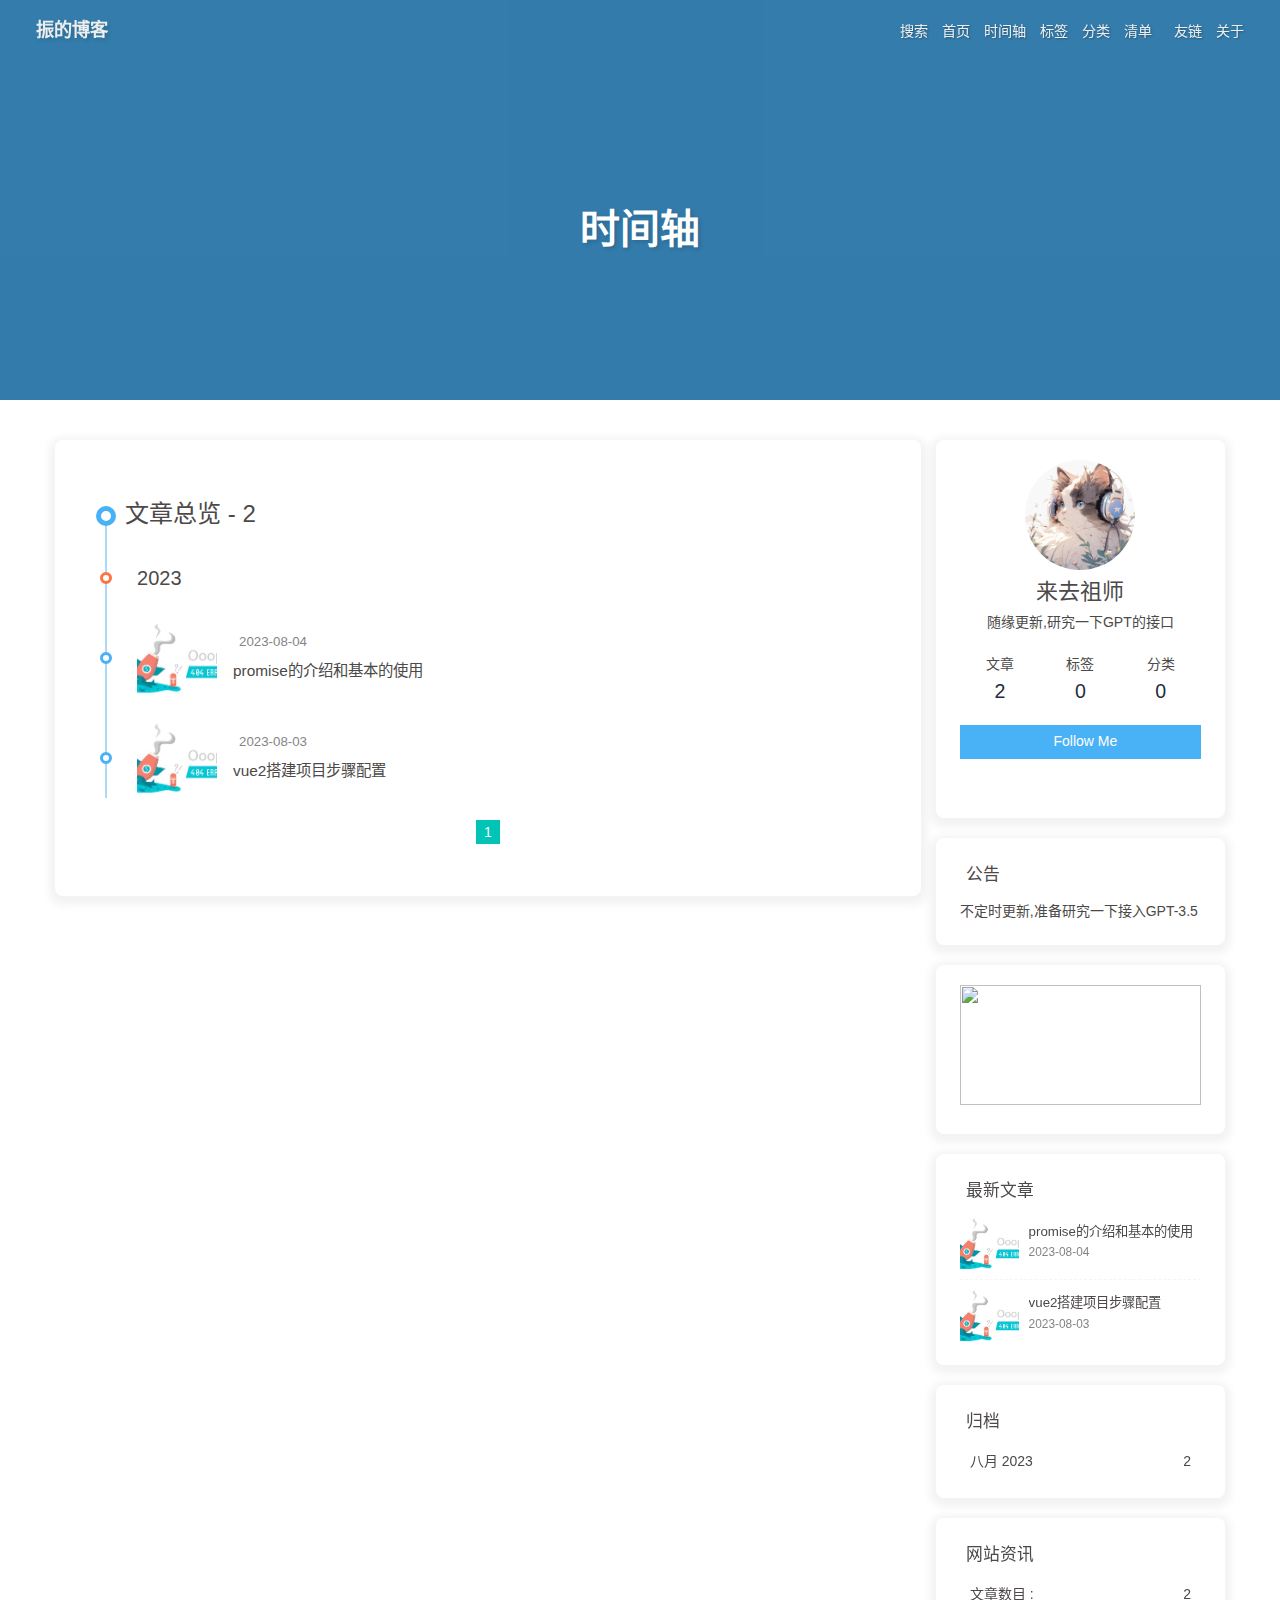
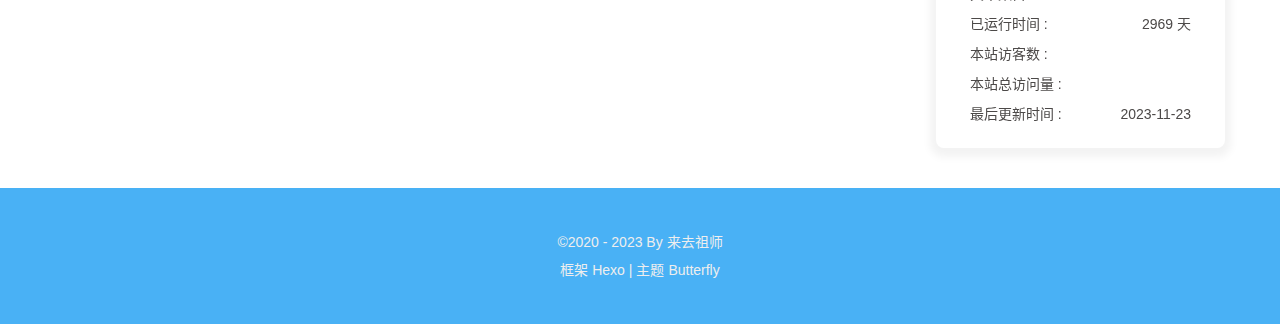
==== commit e8d9aa02: "Site updated: 2023-11-23 17:42:45" ====
--- a/archives/index.html
+++ b/archives/index.html
@@ -53,7 +53,7 @@
   isHome: false,
   isHighlightShrink: false,
   isToc: false,
-  postUpdate: '2023-11-23 17:20:24'
+  postUpdate: '2023-11-23 17:42:10'
 }</script><script>(win=>{
       win.saveToLocal = {
         set: (key, value, ttl) => {
@@ -150,7 +150,7 @@
         }
       }
       detectApple()
-    })(window)</script><div class="aplayer no-destroy" data-id="7427714271" data-server="netease" data-type="playlist" data-fixed="true" data-mini="true" data-listFolded="false" data-order="random" data-lrctype="1" data-preload="none" data-autoplay="true" muted></div><style type="text/css">#toggle-sidebar {bottom: 80px}</style><style type="text/css">#toggle-sidebar {left:100px}</style><!-- hexo injector head_end start --><link rel="stylesheet" href="https://cdn.cbd.int/hexo-butterfly-clock-anzhiyu/lib/clock.min.css" /><!-- hexo injector head_end end --><meta name="generator" content="Hexo 6.3.0"></head><body><div id="sidebar"><div id="menu-mask"></div><div id="sidebar-menus"><div class="avatar-img is-center"><img src="/img/%E5%A4%B4%E5%83%8F.jpg" onerror="onerror=null;src='/img/friend_404.gif'" alt="avatar"/></div><div class="sidebar-site-data site-data is-center"><a href="/archives/"><div class="headline">文章</div><div class="length-num">2</div></a><a href="/tags/"><div class="headline">标签</div><div class="length-num">0</div></a><a href="/categories/"><div class="headline">分类</div><div class="length-num">0</div></a></div><hr class="custom-hr"/><div class="menus_items"><div class="menus_item"><a class="site-page" href="/"><i class="fa-fw fas fa-home"></i><span> 首页</span></a></div><div class="menus_item"><a class="site-page" href="/archives/"><i class="fa-fw fas fa-archive"></i><span> 时间轴</span></a></div><div class="menus_item"><a class="site-page" href="/tags/"><i class="fa-fw fas fa-tags"></i><span> 标签</span></a></div><div class="menus_item"><a class="site-page" href="/categories/"><i class="fa-fw fas fa-folder-open"></i><span> 分类</span></a></div><div class="menus_item"><a class="site-page group" href="javascript:void(0);"><i class="fa-fw fa fa-heartbeat"></i><span> 清单</span><i class="fas fa-chevron-down"></i></a><ul class="menus_item_child"><li><a class="site-page child" href="/music/"><i class="fa-fw fas fa-music"></i><span> 音乐</span></a></li><li><a class="site-page child" href="/Gallery/"><i class="fa-fw fas fa-images"></i><span> 照片</span></a></li><li><a class="site-page child" href="/movies/"><i class="fa-fw fas fa-video"></i><span> 电影</span></a></li><li><a class="site-page child" href="/bangumis"><i class="fa-fw fa fa-youtube-play"></i><span> 番剧</span></a></li></ul></div><div class="menus_item"><a class="site-page" href="/link/"><i class="fa-fw fas fa-link"></i><span> 友链</span></a></div><div class="menus_item"><a class="site-page" href="/about/"><i class="fa-fw fas fa-heart"></i><span> 关于</span></a></div></div></div></div><div class="page" id="body-wrap"><header class="not-home-page" id="page-header"><nav id="nav"><span id="blog-info"><a href="/" title="振的博客"><span class="site-name">振的博客</span></a></span><div id="menus"><div id="search-button"><a class="site-page social-icon search" href="javascript:void(0);"><i class="fas fa-search fa-fw"></i><span> 搜索</span></a></div><div class="menus_items"><div class="menus_item"><a class="site-page" href="/"><i class="fa-fw fas fa-home"></i><span> 首页</span></a></div><div class="menus_item"><a class="site-page" href="/archives/"><i class="fa-fw fas fa-archive"></i><span> 时间轴</span></a></div><div class="menus_item"><a class="site-page" href="/tags/"><i class="fa-fw fas fa-tags"></i><span> 标签</span></a></div><div class="menus_item"><a class="site-page" href="/categories/"><i class="fa-fw fas fa-folder-open"></i><span> 分类</span></a></div><div class="menus_item"><a class="site-page group" href="javascript:void(0);"><i class="fa-fw fa fa-heartbeat"></i><span> 清单</span><i class="fas fa-chevron-down"></i></a><ul class="menus_item_child"><li><a class="site-page child" href="/music/"><i class="fa-fw fas fa-music"></i><span> 音乐</span></a></li><li><a class="site-page child" href="/Gallery/"><i class="fa-fw fas fa-images"></i><span> 照片</span></a></li><li><a class="site-page child" href="/movies/"><i class="fa-fw fas fa-video"></i><span> 电影</span></a></li><li><a class="site-page child" href="/bangumis"><i class="fa-fw fa fa-youtube-play"></i><span> 番剧</span></a></li></ul></div><div class="menus_item"><a class="site-page" href="/link/"><i class="fa-fw fas fa-link"></i><span> 友链</span></a></div><div class="menus_item"><a class="site-page" href="/about/"><i class="fa-fw fas fa-heart"></i><span> 关于</span></a></div></div><div id="toggle-menu"><a class="site-page" href="javascript:void(0);"><i class="fas fa-bars fa-fw"></i></a></div></div></nav><div id="page-site-info"><h1 id="site-title">时间轴</h1></div></header><main class="layout" id="content-inner"><div id="archive"><div class="article-sort-title">文章总览 - 2</div><div class="article-sort"><div class="article-sort-item year">2023</div><div class="article-sort-item"><a class="article-sort-item-img" href="/2023/08/04/promise%E7%9A%84%E4%BB%8B%E7%BB%8D%E5%92%8C%E5%9F%BA%E6%9C%AC%E7%9A%84%E4%BD%BF%E7%94%A8/" title="promise的介绍和基本的使用"><img src="/img/Summer.png" alt="promise的介绍和基本的使用" onerror="this.onerror=null;this.src='/img/404.jpg'"></a><div class="article-sort-item-info"><div class="article-sort-item-time"><i class="far fa-calendar-alt"></i><time class="post-meta-date-created" datetime="2023-08-04T01:00:53.000Z" title="发表于 2023-08-04 09:00:53">2023-08-04</time></div><a class="article-sort-item-title" href="/2023/08/04/promise%E7%9A%84%E4%BB%8B%E7%BB%8D%E5%92%8C%E5%9F%BA%E6%9C%AC%E7%9A%84%E4%BD%BF%E7%94%A8/" title="promise的介绍和基本的使用">promise的介绍和基本的使用</a></div></div><div class="article-sort-item"><a class="article-sort-item-img" href="/2023/08/03/vue2%E6%90%AD%E5%BB%BA%E9%A1%B9%E7%9B%AE%E6%AD%A5%E9%AA%A4%E9%85%8D%E7%BD%AE/" title="vue2搭建项目步骤配置"><img src="/img/Summer.png" alt="vue2搭建项目步骤配置" onerror="this.onerror=null;this.src='/img/404.jpg'"></a><div class="article-sort-item-info"><div class="article-sort-item-time"><i class="far fa-calendar-alt"></i><time class="post-meta-date-created" datetime="2023-08-03T08:47:17.000Z" title="发表于 2023-08-03 16:47:17">2023-08-03</time></div><a class="article-sort-item-title" href="/2023/08/03/vue2%E6%90%AD%E5%BB%BA%E9%A1%B9%E7%9B%AE%E6%AD%A5%E9%AA%A4%E9%85%8D%E7%BD%AE/" title="vue2搭建项目步骤配置">vue2搭建项目步骤配置</a></div></div></div><nav id="pagination"><div class="pagination"><span class="page-number current">1</span></div></nav></div><div class="aside-content" id="aside-content"><div class="card-widget card-info"><div class="is-center"><div class="avatar-img"><img src="/img/%E5%A4%B4%E5%83%8F.jpg" onerror="this.onerror=null;this.src='/img/friend_404.gif'" alt="avatar"/></div><div class="author-info__name">来去祖师</div><div class="author-info__description">随缘更新,研究一下GPT的接口</div></div><div class="card-info-data site-data is-center"><a href="/archives/"><div class="headline">文章</div><div class="length-num">2</div></a><a href="/tags/"><div class="headline">标签</div><div class="length-num">0</div></a><a href="/categories/"><div class="headline">分类</div><div class="length-num">0</div></a></div><a id="card-info-btn" target="_blank" rel="noopener" href="https://github.com/EA114511/EA114511.github.io"><i class="fab fa-github"></i><span>Follow Me</span></a><div class="card-info-social-icons is-center"><a class="social-icon" href="https://github.com/EA114511/EA114511.github.io" target="_blank" title="Github"><i class="fab fa-github" style="color: #24292e;"></i></a><a class="social-icon" href="mailto:2631238821@qq.com" target="_blank" title="Email"><i class="fas fa-envelope" style="color: #4a7dbe;"></i></a></div></div><div class="card-widget card-announcement"><div class="item-headline"><i class="fas fa-bullhorn fa-shake"></i><span>公告</span></div><div class="announcement_content">不定时更新,准备研究一下接入GPT-3.5</div></div><div class="sticky_layout"><div class="card-widget card-recent-post"><div class="item-headline"><i class="fas fa-history"></i><span>最新文章</span></div><div class="aside-list"><div class="aside-list-item"><a class="thumbnail" href="/2023/08/04/promise%E7%9A%84%E4%BB%8B%E7%BB%8D%E5%92%8C%E5%9F%BA%E6%9C%AC%E7%9A%84%E4%BD%BF%E7%94%A8/" title="promise的介绍和基本的使用"><img src="/img/Summer.png" onerror="this.onerror=null;this.src='/img/404.jpg'" alt="promise的介绍和基本的使用"/></a><div class="content"><a class="title" href="/2023/08/04/promise%E7%9A%84%E4%BB%8B%E7%BB%8D%E5%92%8C%E5%9F%BA%E6%9C%AC%E7%9A%84%E4%BD%BF%E7%94%A8/" title="promise的介绍和基本的使用">promise的介绍和基本的使用</a><time datetime="2023-08-04T01:00:53.000Z" title="发表于 2023-08-04 09:00:53">2023-08-04</time></div></div><div class="aside-list-item"><a class="thumbnail" href="/2023/08/03/vue2%E6%90%AD%E5%BB%BA%E9%A1%B9%E7%9B%AE%E6%AD%A5%E9%AA%A4%E9%85%8D%E7%BD%AE/" title="vue2搭建项目步骤配置"><img src="/img/Summer.png" onerror="this.onerror=null;this.src='/img/404.jpg'" alt="vue2搭建项目步骤配置"/></a><div class="content"><a class="title" href="/2023/08/03/vue2%E6%90%AD%E5%BB%BA%E9%A1%B9%E7%9B%AE%E6%AD%A5%E9%AA%A4%E9%85%8D%E7%BD%AE/" title="vue2搭建项目步骤配置">vue2搭建项目步骤配置</a><time datetime="2023-08-03T08:47:17.000Z" title="发表于 2023-08-03 16:47:17">2023-08-03</time></div></div></div></div><div class="card-widget card-archives"><div class="item-headline"><i class="fas fa-archive"></i><span>归档</span></div><ul class="card-archive-list"><li class="card-archive-list-item"><a class="card-archive-list-link" href="/archives/2023/08/"><span class="card-archive-list-date">八月 2023</span><span class="card-archive-list-count">2</span></a></li></ul></div><div class="card-widget card-webinfo"><div class="item-headline"><i class="fas fa-chart-line"></i><span>网站资讯</span></div><div class="webinfo"><div class="webinfo-item"><div class="item-name">文章数目 :</div><div class="item-count">2</div></div><div class="webinfo-item"><div class="item-name">已运行时间 :</div><div class="item-count" id="runtimeshow" data-publishDate="2018-06-06T16:00:00.000Z"><i class="fa-solid fa-spinner fa-spin"></i></div></div><div class="webinfo-item"><div class="item-name">本站访客数 :</div><div class="item-count" id="busuanzi_value_site_uv"><i class="fa-solid fa-spinner fa-spin"></i></div></div><div class="webinfo-item"><div class="item-name">本站总访问量 :</div><div class="item-count" id="busuanzi_value_site_pv"><i class="fa-solid fa-spinner fa-spin"></i></div></div><div class="webinfo-item"><div class="item-name">最后更新时间 :</div><div class="item-count" id="last-push-date" data-lastPushDate="2023-11-23T09:20:24.316Z"><i class="fa-solid fa-spinner fa-spin"></i></div></div></div></div></div></div></main><footer id="footer"><div id="footer-wrap"><div class="copyright">&copy;2020 - 2023 By 来去祖师</div><div class="framework-info"><span>框架 </span><a target="_blank" rel="noopener" href="https://hexo.io">Hexo</a><span class="footer-separator">|</span><span>主题 </span><a target="_blank" rel="noopener" href="https://github.com/jerryc127/hexo-theme-butterfly">Butterfly</a></div></div></footer></div><div id="rightside"><div id="rightside-config-hide"><button id="translateLink" type="button" title="简繁转换">繁</button><button id="darkmode" type="button" title="浅色和深色模式转换"><i class="fas fa-adjust"></i></button><button id="hide-aside-btn" type="button" title="单栏和双栏切换"><i class="fas fa-arrows-alt-h"></i></button></div><div id="rightside-config-show"><button id="rightside-config" type="button" title="设置"><i class="fas fa-cog fa-spin"></i></button><button id="go-up" type="button" title="回到顶部"><span class="scroll-percent"></span><i class="fas fa-arrow-up"></i></button></div></div><div><script src="/js/utils.js"></script><script src="/js/main.js"></script><script src="/js/tw_cn.js"></script><script src="https://cdn.jsdelivr.net/npm/@fancyapps/ui/dist/fancybox/fancybox.umd.min.js"></script><div class="js-pjax"></div><script async src="https://npm.elemecdn.com/tzy-blog/lib/js/other/sakura.js"></script><div class="aplayer no-destroy" data-id="7427714271" data-server="netease" data-type="playlist" data-fixed="true" data-mini="true" data-listFolded="false" data-order="random" data-lrctype="1" data-preload="none" data-autoplay="true" muted></div><script defer src="https://npm.elemecdn.com/jquery@latest/dist/jquery.min.js"></script><script defer="defer" id="fluttering_ribbon" mobile="true" src="https://cdn.jsdelivr.net/npm/butterfly-extsrc/dist/canvas-fluttering-ribbon.min.js"></script><script id="click-heart" src="https://cdn.jsdelivr.net/npm/butterfly-extsrc/dist/click-heart.min.js" async="async" mobile="false"></script><link rel="stylesheet" href="https://cdn.jsdelivr.net/npm/aplayer/dist/APlayer.min.css" media="print" onload="this.media='all'"><script src="https://cdn.jsdelivr.net/npm/aplayer/dist/APlayer.min.js"></script><script src="https://cdn.jsdelivr.net/npm/butterfly-extsrc/metingjs/dist/Meting.min.js"></script><script src="https://cdn.jsdelivr.net/npm/pjax/pjax.min.js"></script><script>let pjaxSelectors = ["head > title","#config-diff","#body-wrap","#rightside-config-hide","#rightside-config-show",".js-pjax"]
+    })(window)</script><div class="aplayer no-destroy" data-id="7427714271" data-server="netease" data-type="playlist" data-fixed="true" data-mini="true" data-listFolded="false" data-order="random" data-lrctype="1" data-preload="none" data-autoplay="true" muted></div><style type="text/css">#toggle-sidebar {bottom: 80px}</style><style type="text/css">#toggle-sidebar {left:100px}</style><!-- hexo injector head_end start --><link rel="stylesheet" href="https://cdn.cbd.int/hexo-butterfly-clock-anzhiyu/lib/clock.min.css" /><!-- hexo injector head_end end --><meta name="generator" content="Hexo 6.3.0"></head><body><div id="sidebar"><div id="menu-mask"></div><div id="sidebar-menus"><div class="avatar-img is-center"><img src="/img/%E5%A4%B4%E5%83%8F.jpg" onerror="onerror=null;src='/img/friend_404.gif'" alt="avatar"/></div><div class="sidebar-site-data site-data is-center"><a href="/archives/"><div class="headline">文章</div><div class="length-num">2</div></a><a href="/tags/"><div class="headline">标签</div><div class="length-num">0</div></a><a href="/categories/"><div class="headline">分类</div><div class="length-num">0</div></a></div><hr class="custom-hr"/><div class="menus_items"><div class="menus_item"><a class="site-page" href="/"><i class="fa-fw fas fa-home"></i><span> 首页</span></a></div><div class="menus_item"><a class="site-page" href="/archives/"><i class="fa-fw fas fa-archive"></i><span> 时间轴</span></a></div><div class="menus_item"><a class="site-page" href="/tags/"><i class="fa-fw fas fa-tags"></i><span> 标签</span></a></div><div class="menus_item"><a class="site-page" href="/categories/"><i class="fa-fw fas fa-folder-open"></i><span> 分类</span></a></div><div class="menus_item"><a class="site-page group" href="javascript:void(0);"><i class="fa-fw fa fa-heartbeat"></i><span> 清单</span><i class="fas fa-chevron-down"></i></a><ul class="menus_item_child"><li><a class="site-page child" href="/music/"><i class="fa-fw fas fa-music"></i><span> 音乐</span></a></li><li><a class="site-page child" href="/Gallery/"><i class="fa-fw fas fa-images"></i><span> 照片</span></a></li><li><a class="site-page child" href="/movies/"><i class="fa-fw fas fa-video"></i><span> 电影</span></a></li><li><a class="site-page child" href="/bangumis"><i class="fa-fw fa fa-youtube-play"></i><span> 番剧</span></a></li></ul></div><div class="menus_item"><a class="site-page" href="/link/"><i class="fa-fw fas fa-link"></i><span> 友链</span></a></div><div class="menus_item"><a class="site-page" href="/about/"><i class="fa-fw fas fa-heart"></i><span> 关于</span></a></div></div></div></div><div class="page" id="body-wrap"><header class="not-home-page" id="page-header"><nav id="nav"><span id="blog-info"><a href="/" title="振的博客"><span class="site-name">振的博客</span></a></span><div id="menus"><div id="search-button"><a class="site-page social-icon search" href="javascript:void(0);"><i class="fas fa-search fa-fw"></i><span> 搜索</span></a></div><div class="menus_items"><div class="menus_item"><a class="site-page" href="/"><i class="fa-fw fas fa-home"></i><span> 首页</span></a></div><div class="menus_item"><a class="site-page" href="/archives/"><i class="fa-fw fas fa-archive"></i><span> 时间轴</span></a></div><div class="menus_item"><a class="site-page" href="/tags/"><i class="fa-fw fas fa-tags"></i><span> 标签</span></a></div><div class="menus_item"><a class="site-page" href="/categories/"><i class="fa-fw fas fa-folder-open"></i><span> 分类</span></a></div><div class="menus_item"><a class="site-page group" href="javascript:void(0);"><i class="fa-fw fa fa-heartbeat"></i><span> 清单</span><i class="fas fa-chevron-down"></i></a><ul class="menus_item_child"><li><a class="site-page child" href="/music/"><i class="fa-fw fas fa-music"></i><span> 音乐</span></a></li><li><a class="site-page child" href="/Gallery/"><i class="fa-fw fas fa-images"></i><span> 照片</span></a></li><li><a class="site-page child" href="/movies/"><i class="fa-fw fas fa-video"></i><span> 电影</span></a></li><li><a class="site-page child" href="/bangumis"><i class="fa-fw fa fa-youtube-play"></i><span> 番剧</span></a></li></ul></div><div class="menus_item"><a class="site-page" href="/link/"><i class="fa-fw fas fa-link"></i><span> 友链</span></a></div><div class="menus_item"><a class="site-page" href="/about/"><i class="fa-fw fas fa-heart"></i><span> 关于</span></a></div></div><div id="toggle-menu"><a class="site-page" href="javascript:void(0);"><i class="fas fa-bars fa-fw"></i></a></div></div></nav><div id="page-site-info"><h1 id="site-title">时间轴</h1></div></header><main class="layout" id="content-inner"><div id="archive"><div class="article-sort-title">文章总览 - 2</div><div class="article-sort"><div class="article-sort-item year">2023</div><div class="article-sort-item"><a class="article-sort-item-img" href="/2023/08/04/promise%E7%9A%84%E4%BB%8B%E7%BB%8D%E5%92%8C%E5%9F%BA%E6%9C%AC%E7%9A%84%E4%BD%BF%E7%94%A8/" title="promise的介绍和基本的使用"><img src="/img/Summer.png" alt="promise的介绍和基本的使用" onerror="this.onerror=null;this.src='/img/404.jpg'"></a><div class="article-sort-item-info"><div class="article-sort-item-time"><i class="far fa-calendar-alt"></i><time class="post-meta-date-created" datetime="2023-08-04T01:00:53.000Z" title="发表于 2023-08-04 09:00:53">2023-08-04</time></div><a class="article-sort-item-title" href="/2023/08/04/promise%E7%9A%84%E4%BB%8B%E7%BB%8D%E5%92%8C%E5%9F%BA%E6%9C%AC%E7%9A%84%E4%BD%BF%E7%94%A8/" title="promise的介绍和基本的使用">promise的介绍和基本的使用</a></div></div><div class="article-sort-item"><a class="article-sort-item-img" href="/2023/08/03/vue2%E6%90%AD%E5%BB%BA%E9%A1%B9%E7%9B%AE%E6%AD%A5%E9%AA%A4%E9%85%8D%E7%BD%AE/" title="vue2搭建项目步骤配置"><img src="/img/Summer.png" alt="vue2搭建项目步骤配置" onerror="this.onerror=null;this.src='/img/404.jpg'"></a><div class="article-sort-item-info"><div class="article-sort-item-time"><i class="far fa-calendar-alt"></i><time class="post-meta-date-created" datetime="2023-08-03T08:47:17.000Z" title="发表于 2023-08-03 16:47:17">2023-08-03</time></div><a class="article-sort-item-title" href="/2023/08/03/vue2%E6%90%AD%E5%BB%BA%E9%A1%B9%E7%9B%AE%E6%AD%A5%E9%AA%A4%E9%85%8D%E7%BD%AE/" title="vue2搭建项目步骤配置">vue2搭建项目步骤配置</a></div></div></div><nav id="pagination"><div class="pagination"><span class="page-number current">1</span></div></nav></div><div class="aside-content" id="aside-content"><div class="card-widget card-info"><div class="is-center"><div class="avatar-img"><img src="/img/%E5%A4%B4%E5%83%8F.jpg" onerror="this.onerror=null;this.src='/img/friend_404.gif'" alt="avatar"/></div><div class="author-info__name">来去祖师</div><div class="author-info__description">随缘更新,研究一下GPT的接口</div></div><div class="card-info-data site-data is-center"><a href="/archives/"><div class="headline">文章</div><div class="length-num">2</div></a><a href="/tags/"><div class="headline">标签</div><div class="length-num">0</div></a><a href="/categories/"><div class="headline">分类</div><div class="length-num">0</div></a></div><a id="card-info-btn" target="_blank" rel="noopener" href="https://github.com/EA114511/EA114511.github.io"><i class="fab fa-github"></i><span>Follow Me</span></a><div class="card-info-social-icons is-center"><a class="social-icon" href="https://github.com/EA114511/EA114511.github.io" target="_blank" title="Github"><i class="fab fa-github" style="color: #24292e;"></i></a><a class="social-icon" href="mailto:2631238821@qq.com" target="_blank" title="Email"><i class="fas fa-envelope" style="color: #4a7dbe;"></i></a></div></div><div class="card-widget card-announcement"><div class="item-headline"><i class="fas fa-bullhorn fa-shake"></i><span>公告</span></div><div class="announcement_content">不定时更新,准备研究一下接入GPT-3.5</div></div><div class="sticky_layout"><div class="card-widget card-recent-post"><div class="item-headline"><i class="fas fa-history"></i><span>最新文章</span></div><div class="aside-list"><div class="aside-list-item"><a class="thumbnail" href="/2023/08/04/promise%E7%9A%84%E4%BB%8B%E7%BB%8D%E5%92%8C%E5%9F%BA%E6%9C%AC%E7%9A%84%E4%BD%BF%E7%94%A8/" title="promise的介绍和基本的使用"><img src="/img/Summer.png" onerror="this.onerror=null;this.src='/img/404.jpg'" alt="promise的介绍和基本的使用"/></a><div class="content"><a class="title" href="/2023/08/04/promise%E7%9A%84%E4%BB%8B%E7%BB%8D%E5%92%8C%E5%9F%BA%E6%9C%AC%E7%9A%84%E4%BD%BF%E7%94%A8/" title="promise的介绍和基本的使用">promise的介绍和基本的使用</a><time datetime="2023-08-04T01:00:53.000Z" title="发表于 2023-08-04 09:00:53">2023-08-04</time></div></div><div class="aside-list-item"><a class="thumbnail" href="/2023/08/03/vue2%E6%90%AD%E5%BB%BA%E9%A1%B9%E7%9B%AE%E6%AD%A5%E9%AA%A4%E9%85%8D%E7%BD%AE/" title="vue2搭建项目步骤配置"><img src="/img/Summer.png" onerror="this.onerror=null;this.src='/img/404.jpg'" alt="vue2搭建项目步骤配置"/></a><div class="content"><a class="title" href="/2023/08/03/vue2%E6%90%AD%E5%BB%BA%E9%A1%B9%E7%9B%AE%E6%AD%A5%E9%AA%A4%E9%85%8D%E7%BD%AE/" title="vue2搭建项目步骤配置">vue2搭建项目步骤配置</a><time datetime="2023-08-03T08:47:17.000Z" title="发表于 2023-08-03 16:47:17">2023-08-03</time></div></div></div></div><div class="card-widget card-archives"><div class="item-headline"><i class="fas fa-archive"></i><span>归档</span></div><ul class="card-archive-list"><li class="card-archive-list-item"><a class="card-archive-list-link" href="/archives/2023/08/"><span class="card-archive-list-date">八月 2023</span><span class="card-archive-list-count">2</span></a></li></ul></div><div class="card-widget card-webinfo"><div class="item-headline"><i class="fas fa-chart-line"></i><span>网站资讯</span></div><div class="webinfo"><div class="webinfo-item"><div class="item-name">文章数目 :</div><div class="item-count">2</div></div><div class="webinfo-item"><div class="item-name">已运行时间 :</div><div class="item-count" id="runtimeshow" data-publishDate="2018-06-06T16:00:00.000Z"><i class="fa-solid fa-spinner fa-spin"></i></div></div><div class="webinfo-item"><div class="item-name">本站访客数 :</div><div class="item-count" id="busuanzi_value_site_uv"><i class="fa-solid fa-spinner fa-spin"></i></div></div><div class="webinfo-item"><div class="item-name">本站总访问量 :</div><div class="item-count" id="busuanzi_value_site_pv"><i class="fa-solid fa-spinner fa-spin"></i></div></div><div class="webinfo-item"><div class="item-name">最后更新时间 :</div><div class="item-count" id="last-push-date" data-lastPushDate="2023-11-23T09:42:10.078Z"><i class="fa-solid fa-spinner fa-spin"></i></div></div></div></div></div></div></main><footer id="footer"><div id="footer-wrap"><div class="copyright">&copy;2020 - 2023 By 来去祖师</div><div class="framework-info"><span>框架 </span><a target="_blank" rel="noopener" href="https://hexo.io">Hexo</a><span class="footer-separator">|</span><span>主题 </span><a target="_blank" rel="noopener" href="https://github.com/jerryc127/hexo-theme-butterfly">Butterfly</a></div></div></footer></div><div id="rightside"><div id="rightside-config-hide"><button id="translateLink" type="button" title="简繁转换">繁</button><button id="darkmode" type="button" title="浅色和深色模式转换"><i class="fas fa-adjust"></i></button><button id="hide-aside-btn" type="button" title="单栏和双栏切换"><i class="fas fa-arrows-alt-h"></i></button></div><div id="rightside-config-show"><button id="rightside-config" type="button" title="设置"><i class="fas fa-cog fa-spin"></i></button><button id="go-up" type="button" title="回到顶部"><span class="scroll-percent"></span><i class="fas fa-arrow-up"></i></button></div></div><div><script src="/js/utils.js"></script><script src="/js/main.js"></script><script src="/js/tw_cn.js"></script><script src="https://cdn.jsdelivr.net/npm/@fancyapps/ui/dist/fancybox/fancybox.umd.min.js"></script><div class="js-pjax"></div><script async src="https://npm.elemecdn.com/tzy-blog/lib/js/other/sakura.js"></script><div class="aplayer no-destroy" data-id="7427714271" data-server="netease" data-type="playlist" data-fixed="true" data-mini="true" data-listFolded="false" data-order="random" data-lrctype="1" data-preload="none" data-autoplay="true" muted></div><script defer src="https://npm.elemecdn.com/jquery@latest/dist/jquery.min.js"></script><script defer="defer" id="fluttering_ribbon" mobile="true" src="https://cdn.jsdelivr.net/npm/butterfly-extsrc/dist/canvas-fluttering-ribbon.min.js"></script><script id="click-heart" src="https://cdn.jsdelivr.net/npm/butterfly-extsrc/dist/click-heart.min.js" async="async" mobile="false"></script><link rel="stylesheet" href="https://cdn.jsdelivr.net/npm/aplayer/dist/APlayer.min.css" media="print" onload="this.media='all'"><script src="https://cdn.jsdelivr.net/npm/aplayer/dist/APlayer.min.js"></script><script src="https://cdn.jsdelivr.net/npm/butterfly-extsrc/metingjs/dist/Meting.min.js"></script><script src="https://cdn.jsdelivr.net/npm/pjax/pjax.min.js"></script><script>let pjaxSelectors = ["head > title","#config-diff","#body-wrap","#rightside-config-hide","#rightside-config-show",".js-pjax"]
 
 var pjax = new Pjax({
   elements: 'a:not([target="_blank"]):not([href="/music/"])',
